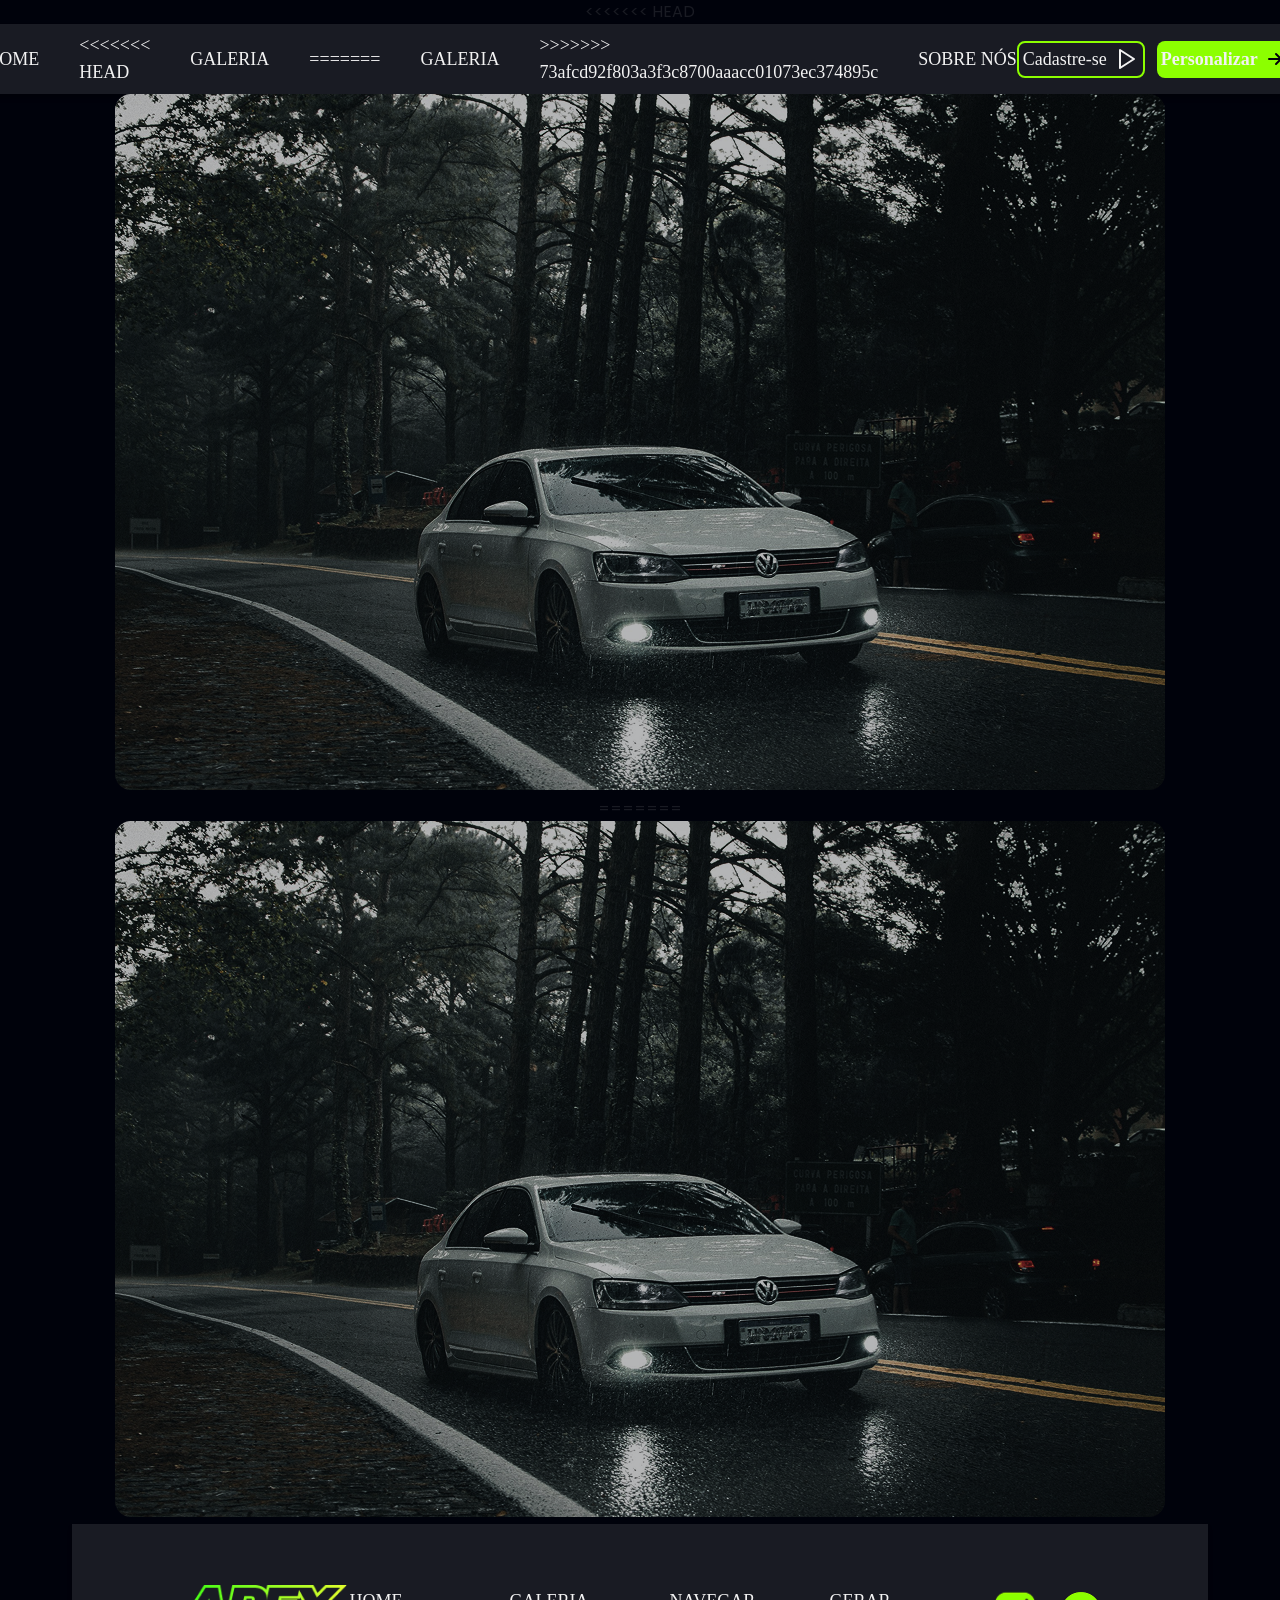
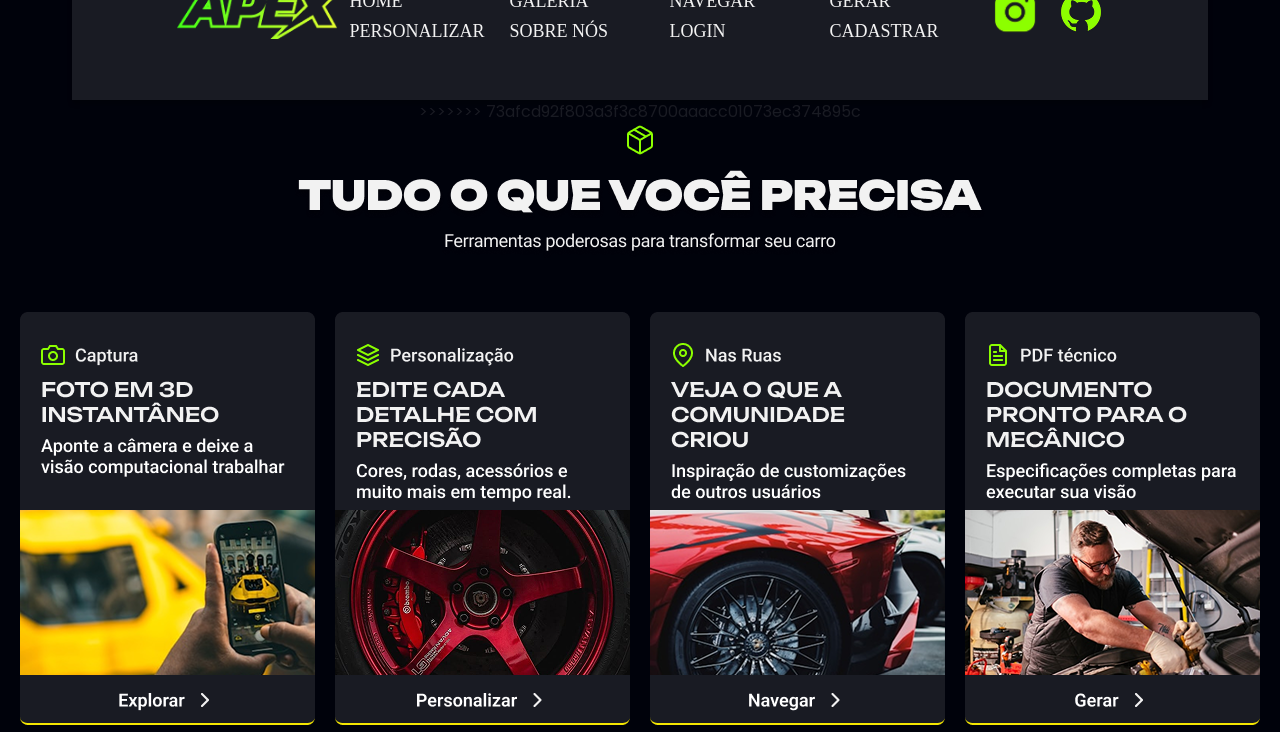
==== index.html @ 384ea6b5 "Merge pull request #2 from jaiane-soares/dev Dev" ====
<!DOCTYPE html>
<html lang="en">
<head>
    <meta charset="UTF-8">
    <meta name="viewport" content="width=device-width, initial-scale=1.0">
    <title>Apex</title>
    <link rel="stylesheet" href="css/global.css">
    <link rel="stylesheet" href="css/components/components.css">
    <link rel="stylesheet" href="css/pages/index.css">
     <script src="../js/main.js"></script>
</head>
<body>

<<<<<<< HEAD

<div id="header-placeholder"></div>
    <div id="hero">
     <img src="assets/icons/Hero.png" alt="Hero">
    </div>
=======
    <div id="header-placeholder"></div>

    <div id="hero">
     <img src="assets/icons/Hero.png">
    </div>


<div id="footer-placeholder"></div>

>>>>>>> 73afcd92f803a3f3c8700aaacc01073ec374895c

    <div id="section2">
        <img src="assets/icons/Section 2.png">
    </div>
    <div id="footer-placeholder"></div>









    <!-- <footer> 
        <div id="footer-placeholder"></div> 
        <div id="footer-placeholder"></div>
    </footer> -->

<script src="js/main.js"></script>
</body>
</html>
---- css/global.css ----
@import url('https://fonts.googleapis.com/css2?family=Poppins:wght@400;500;600;700&display=swap');

:root {
  /* Paleta de Cores */
  --color-primary-blue: #032FDF;
  --color-accent-yellow: #F3E601;
  --color-accent-green: #8CFF00;
  --color-white: #F2F2F2;
  --color-gray-dark: #191B23;
  --color-black: #00020B;

  /* Fontes */
  --font-titles: 'Aileron', 'Helvetica', sans-serif;
  --font-body: 'Poppins', sans-serif;
}

/* Configurações Globais */
body {
  display: flex;
  flex-direction: column;
  min-height: 100vh;
  background-color: var(--color-white);
  color: var(--color-gray-dark);
  font-family: var(--font-body);
  -webkit-font-smoothing: antialiased;
  line-height: 1.5;
}

main {
  flex: 1;
}

/* TÍTULOS  */

h1, .display {
  font-family: var(--font-titles);
  font-size: clamp(48px, 5vw, 60px); 
  font-weight: 800; 
  line-height: 1.1;
  color: var(--color-black);
}

h2, .section {
  font-family: var(--font-titles);
  font-size: clamp(32px, 4vw, 40px);
  font-weight: 700; /* Bold */
  line-height: 1.2;
}

h3, .subtitle {
  font-family: var(--font-titles);
  font-size: clamp(24px, 3vw, 28px);
  font-weight: 600; /* SemiBold */
  line-height: 1.3;
}

/* Corpo e textos  */

.lead {
  font-family: var(--font-body);
  font-size: 20px;
  font-weight: 500; /* Medium */
}

p, .body-text {
  font-family: var(--font-body);
  font-size: clamp(16px, 2vw, 18px);
  font-weight: 400; /* Regular */
}

small, .text-small {
  font-family: var(--font-body);
  font-size: 14px;
  font-weight: 400; /* Regular */
}

/* Botão / CTA */
.button, .cta {
  font-family: var(--font-body);
  font-size: 18px;
  font-weight: 600; /* SemiBold */
  padding: 12px 24px;
  background-color: var(--color-primary-blue);
  color: var(--color-white);
  border: none;
  border-radius: 4px;
  cursor: pointer;
  transition: opacity 0.2s;
}

.button:hover {
  opacity: 0.9;
}

/* FORÇAR REMOÇÃO DE TODAS AS IMAGENS DO MENU */
.category-card, 
.category-card *, 
.category-card::before, 
.category-card::after {
    background-image: none !important;
    background: none !important;
    content: none !important; /* Isso mata os ícones que aparecem via CSS */
}

/* ESTILO LIMPO (TEXTO E LINHA) */
.categories-panel {
    display: grid;
    grid-template-columns: repeat(4, 1fr);
    background: #0a0a0a; /* Fundo preto puro */
    border-top: 1px solid #222;
}

.category-card {
    height: 80px;
    display: flex;
    align-items: center;
    justify-content: center;
    cursor: pointer;
    border: none !important;
    position: relative;
}

.card-title {
    font-family: 'Rajdhani', sans-serif;
    text-transform: uppercase;
    font-weight: 700;
    color: #ffffff;
    opacity: 0.6;
}

.category-card.active .card-title {
    opacity: 1;
    color: #39FF14; /* Verde Apex */
}

/* LINHA VERDE EMBAIXO (ESTILO FIGMA) */
.category-card.active::after {
    content: "" !important;
    display: block !important;
    position: absolute;
    bottom: 0;
    width: 60%;
    height: 3px;
    background: #39FF14;
}
---- css/components/components.css ----
/* Remove o estilo padrão de links no Header e no Footer */
.header a, 
.footer a {
    text-decoration: none; /* Tira o sublinhado */
    color: inherit;       
    cursor: pointer;      
}

/* Evita que o link mude de cor após ser clicado */
.header a:visited, 
.footer a:visited {
    color: inherit;
}


.header a:hover, 
.footer a:hover {
    opacity: 0.7;
    transition: 0.3s;
}

.header {
  width: 100%;
  height: 70px;
  background-color: #191b23;
  border-radius: 16px;
  box-shadow: 0px 4px 4px rgba(0, 0, 0, 0.25);
  display: grid;
  grid-template-columns: 1fr auto 1fr;
  align-items: center;
  padding: 0 32px;
  box-sizing: border-box;
  font-size: 18px;
  color: #f2f2f2;
  font-family: Roboto;
}

.logotipo-icon {
  width: 132px;
  height: 44px;
  object-fit: contain;
  justify-self: start;
}

.nav-links {
  display: flex;
  align-items: center;
  gap: 40px;
  justify-self: center;
}

.home {
  font-weight: 600;
  white-space: nowrap;
}

.footer-sobre {
  font-weight: 600;
  white-space: nowrap;
}

.instance-parent {
  display: flex;
  align-items: center;
  gap: 12px;
  justify-self: end;
}

.entrar-parent {
  height: 37px;
  border-radius: 8px;
  border: 2px solid #8cff00;
  box-sizing: border-box;
  display: flex;
  align-items: center;
  justify-content: center;
  padding: 8px 16px;
  gap: 8px;
  white-space: nowrap;
  cursor: pointer;
}

.play-icon {
  width: 24px;
  height: 24px;
  flex-shrink: 0;
}

.comear {
  height: 37px;
  border-radius: 8px;
  background-color: #8cff00;
  display: flex;
  align-items: center;
  justify-content: center;
  padding: 8px 16px;
  box-sizing: border-box;
  gap: 8px;
  color: #0b0e11;
  white-space: nowrap;
  cursor: pointer;
}

.comear2 {
  font-weight: 600;
  flex-shrink: 0;
}

.log-in-icon {
  width: 24px;
  height: 24px;
  flex-shrink: 0;
}

@media (max-width: 900px) {
  .header {
    grid-template-columns: auto 1fr;
  }

  .nav-links {
    display: none;
  }

  .instance-parent {
    justify-self: end;
  }
}

@media (max-width: 480px) {
  .header {
    padding: 0 16px;
    border-radius: 8px;
  }

  .logotipo-icon {
    width: 90px;
    height: 30px;
  }

  .entrar-parent {
    display: none;
  }
}
.footer {
  width: 100%;
  height: 176px;
  position: relative;
  background-color: #191b23;
  box-shadow: 0px 4px 4px rgba(0, 0, 0, 0.25);
  display: flex;
  align-items: center;
  justify-content: space-between;
  padding: 0 102px;
  box-sizing: border-box;
  font-size: 18px;
  color: #f2f2f2;
  font-family: Roboto;
}

.footer-child {
  display: none;
}

.home-parent {
  display: grid;
  grid-template-columns: repeat(4, 160px);
  grid-template-rows: 18px 18px;
  row-gap: 12px;
}

.home        { grid-column: 1; grid-row: 1; font-weight: 500; }
.personalizar{ grid-column: 1; grid-row: 2; font-weight: 500; }
.galeria     { grid-column: 2; grid-row: 1; font-weight: 500; }
.sobre-ns    { grid-column: 2; grid-row: 2; font-weight: 500; }
.navegar     { grid-column: 3; grid-row: 1; font-weight: 500; }
.footer-login{ grid-column: 3; grid-row: 2; font-weight: 500; }
.gerar       { grid-column: 4; grid-row: 1; font-weight: 500; }
.cadastrar   { grid-column: 4; grid-row: 2; font-weight: 500; }

.apex-icon {
  width: 175.1px;
  height: 54px;
  object-fit: contain;
  flex-shrink: 0;
}

.instagram-icon,
.github-icon {
  width: 50px;
  height: 50px;
  object-fit: cover;
  flex-shrink: 0;
}
---- css/pages/index.css ----
* {
  margin: 0;
  padding: 0;
  box-sizing: border-box;
}

body {
  background-color: #00020B;
  display: flex;          /* Transforma o corpo em um organizador */
  flex-direction: column; /* Coloca uma seção embaixo da outra */
  align-items: center;    /* Centraliza tudo no meio da tela */
}

img {
  max-width: 100%;        /* A imagem se ajusta ao tamanho da tela */
  height: auto;           /* Não deixa a imagem esticada */
}
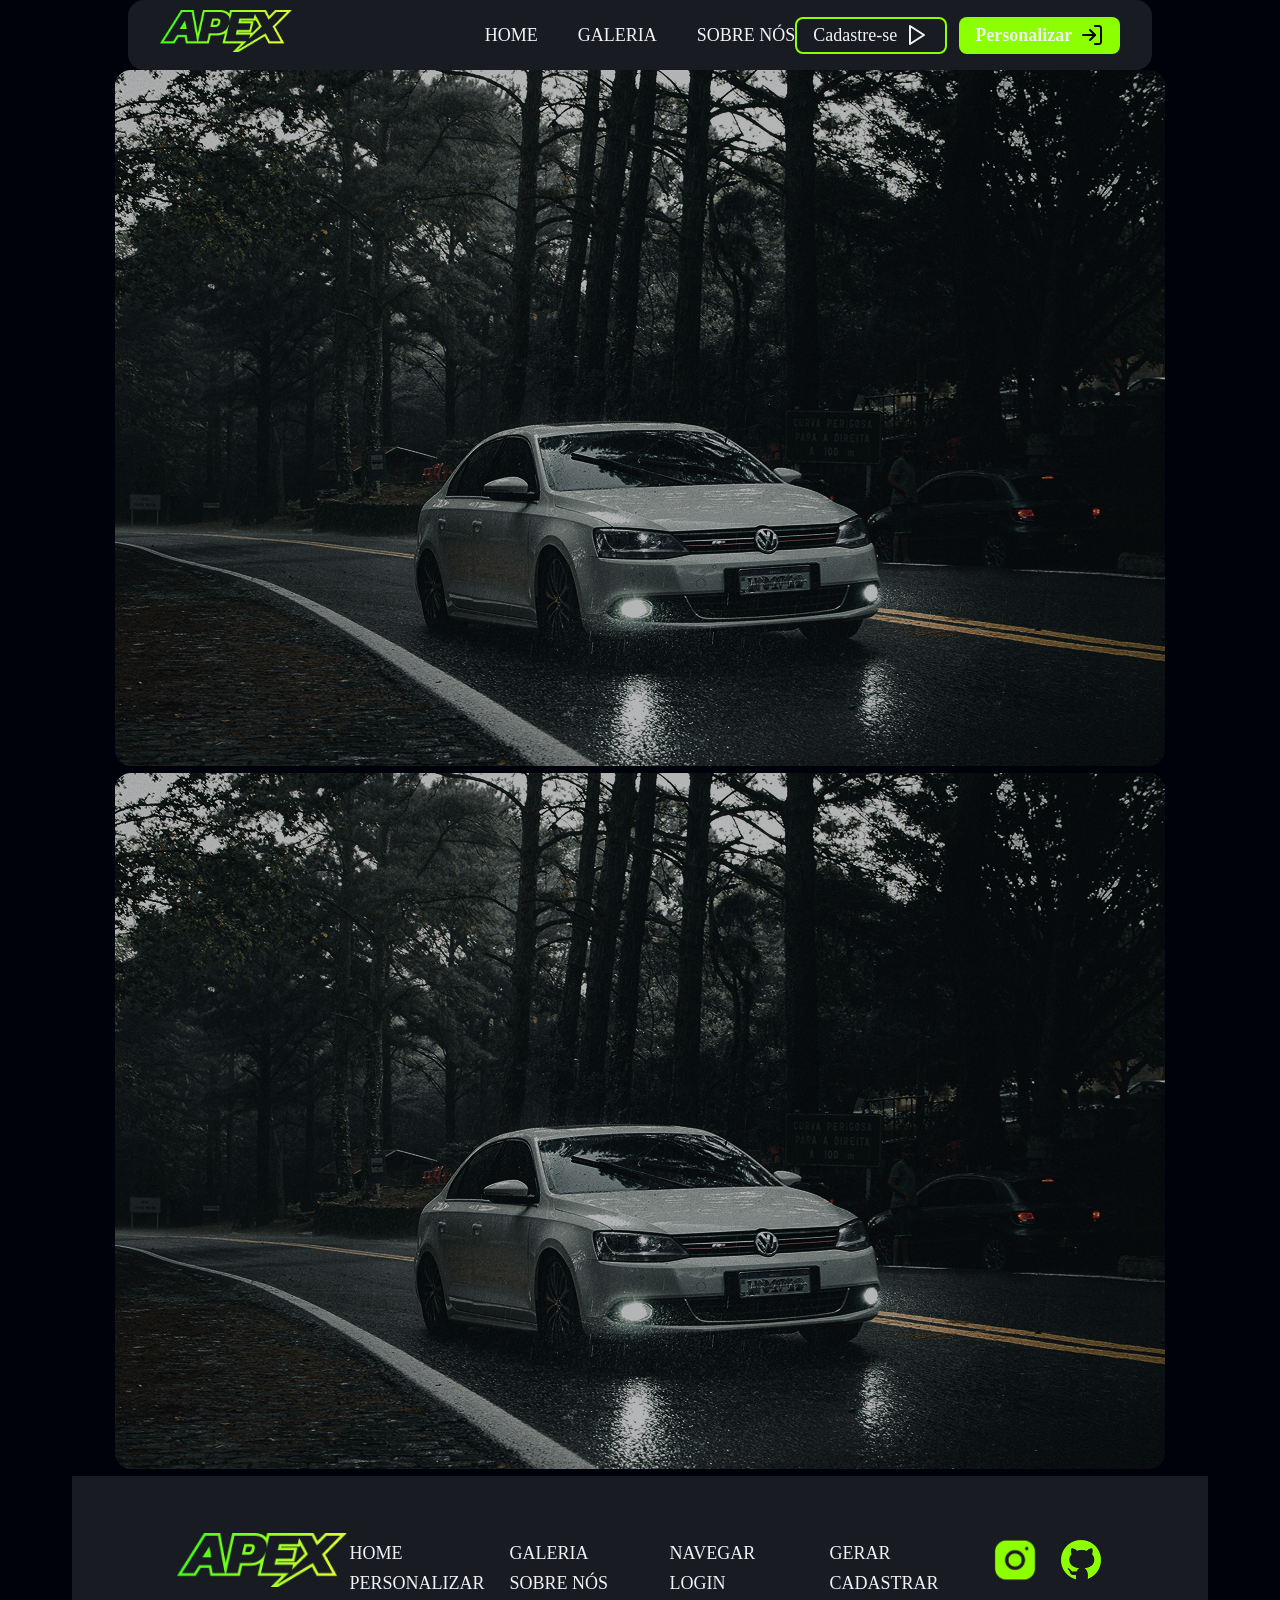
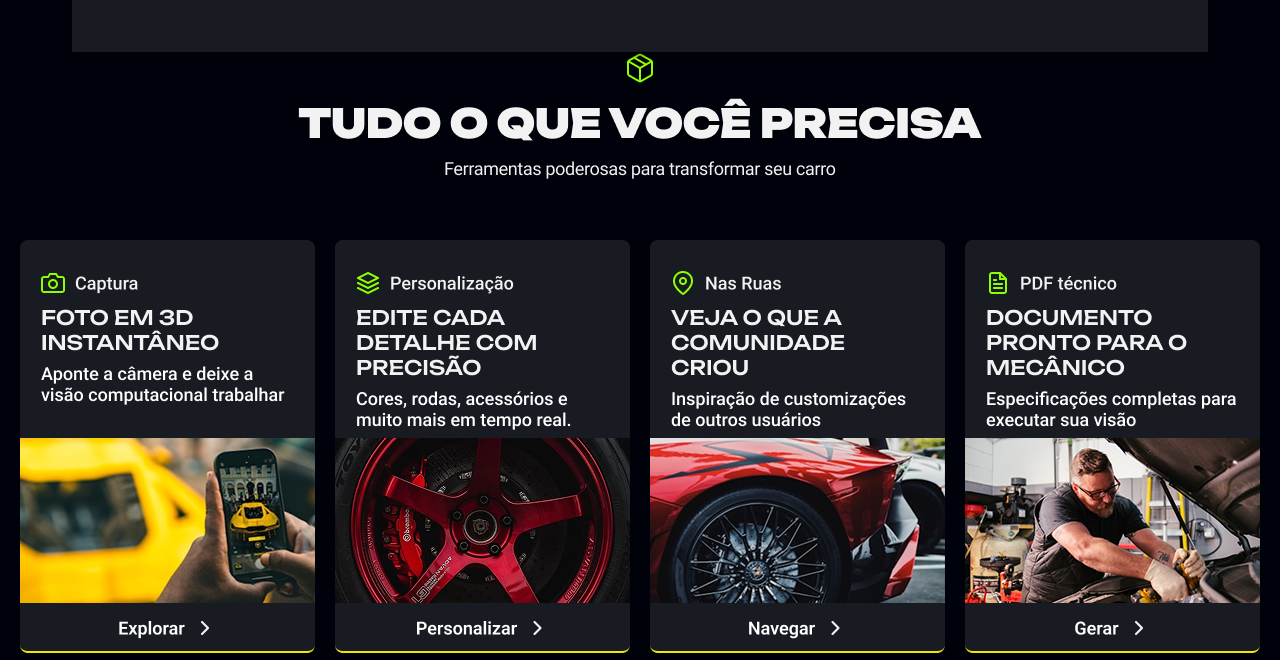
==== commit 1367d642: "feat: feito alterações" ====
--- a/index.html
+++ b/index.html
@@ -11,13 +11,11 @@
 </head>
 <body>
 
-<<<<<<< HEAD
 
 <div id="header-placeholder"></div>
     <div id="hero">
      <img src="assets/icons/Hero.png" alt="Hero">
     </div>
-=======
     <div id="header-placeholder"></div>
 
     <div id="hero">
@@ -27,7 +25,6 @@
 
 <div id="footer-placeholder"></div>
 
->>>>>>> 73afcd92f803a3f3c8700aaacc01073ec374895c
 
     <div id="section2">
         <img src="assets/icons/Section 2.png">
--- a/css/global.css
+++ b/css/global.css
@@ -11,8 +11,8 @@
   --color-black: #00020B;
 
   /* Fontes */
-  --font-titles: 'Aileron', 'Helvetica', sans-serif;
-  --font-body: 'Poppins', sans-serif;
+  --font-titles: 'Unbounded', black;
+  --font-body: 'Poppins', extra-bold;
 }
 
 /* Configurações Globais */
--- a/css/components/components.css
+++ b/css/components/components.css
@@ -190,4 +190,5 @@
   height: 50px;
   object-fit: cover;
   flex-shrink: 0;
-}+}
+
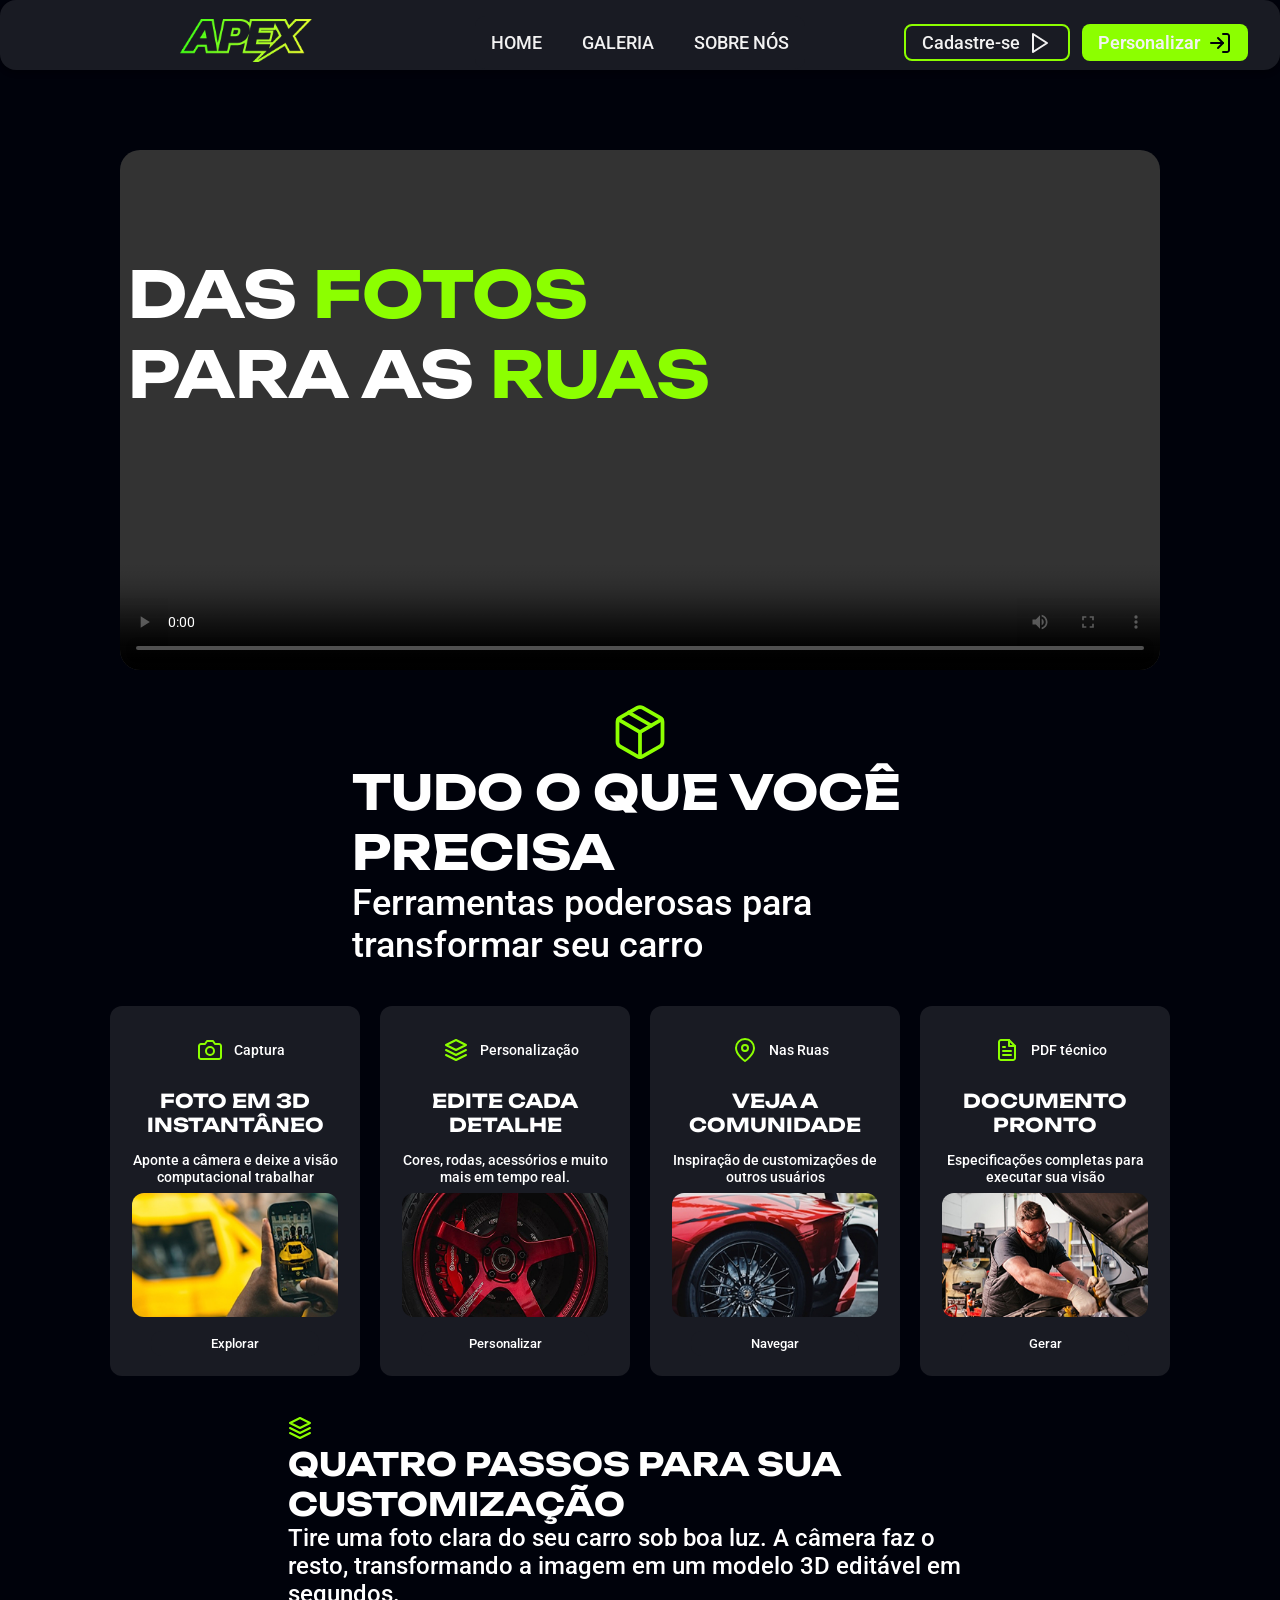
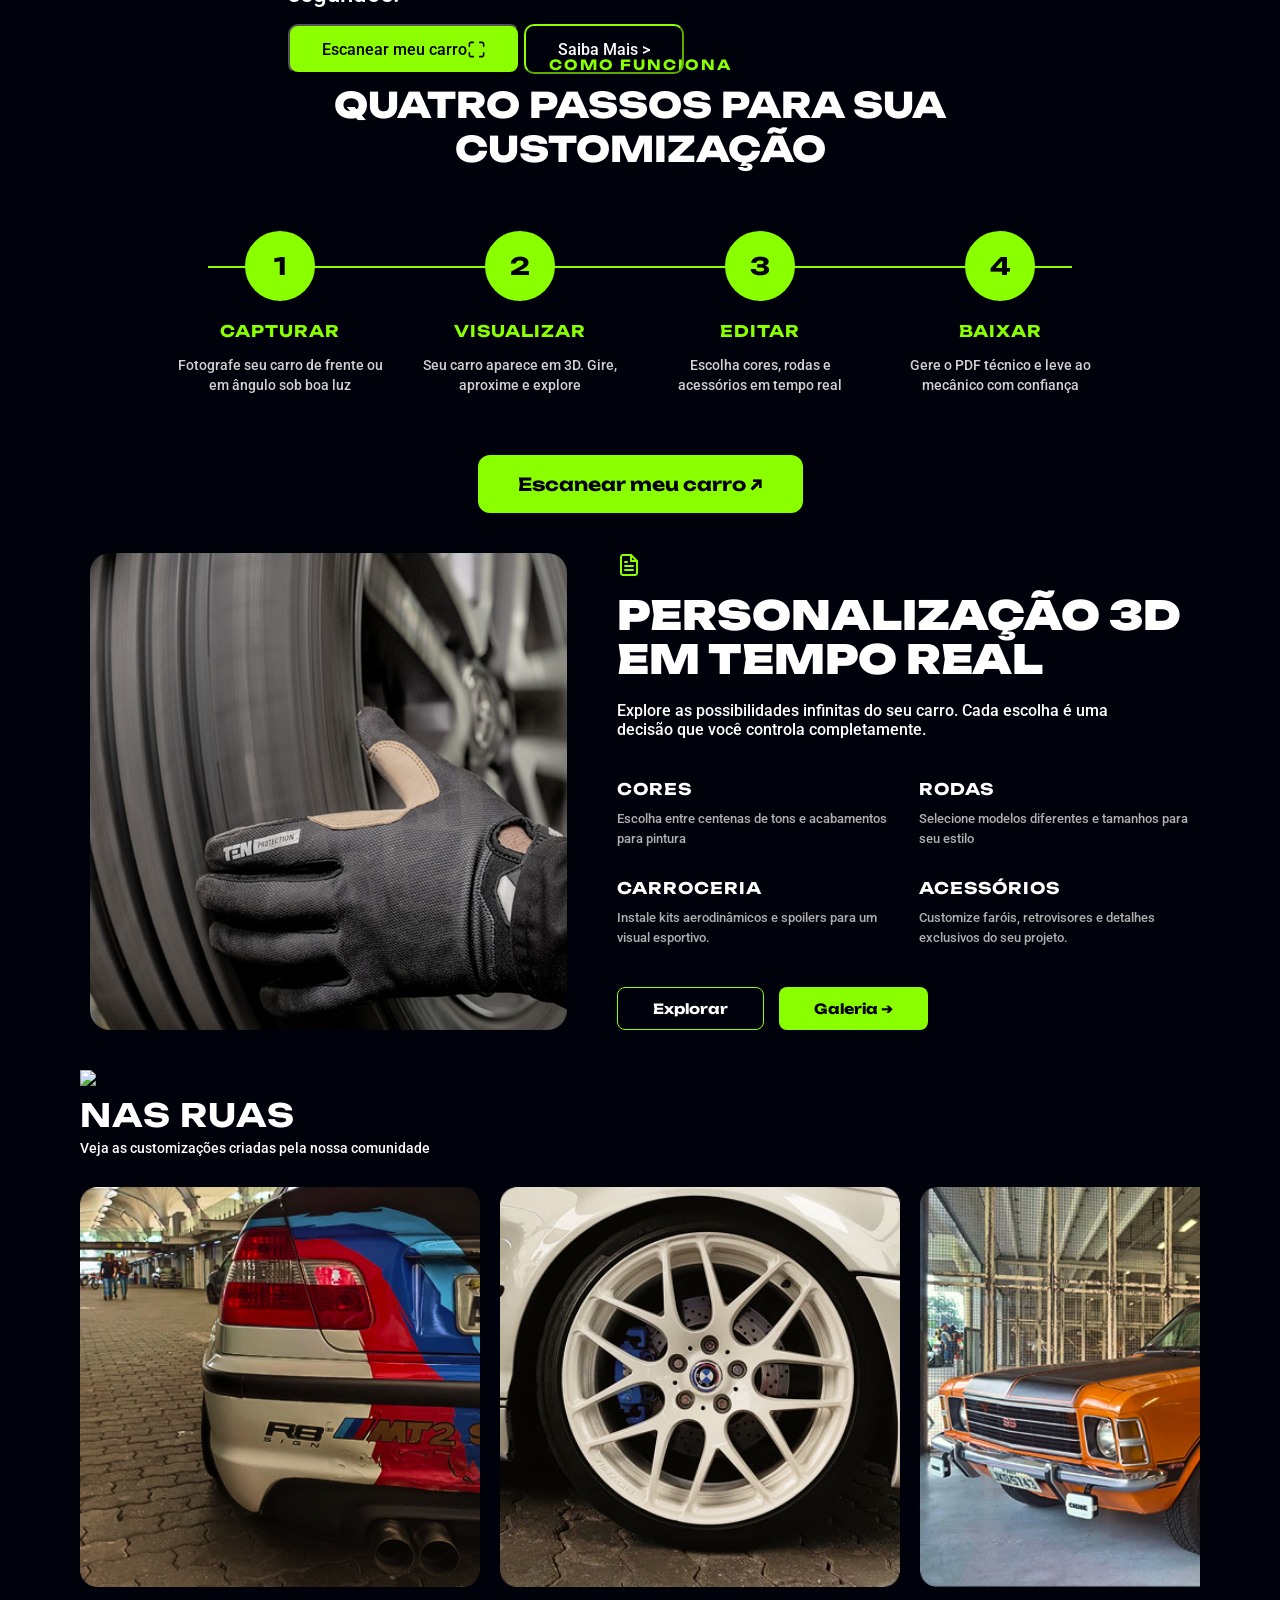
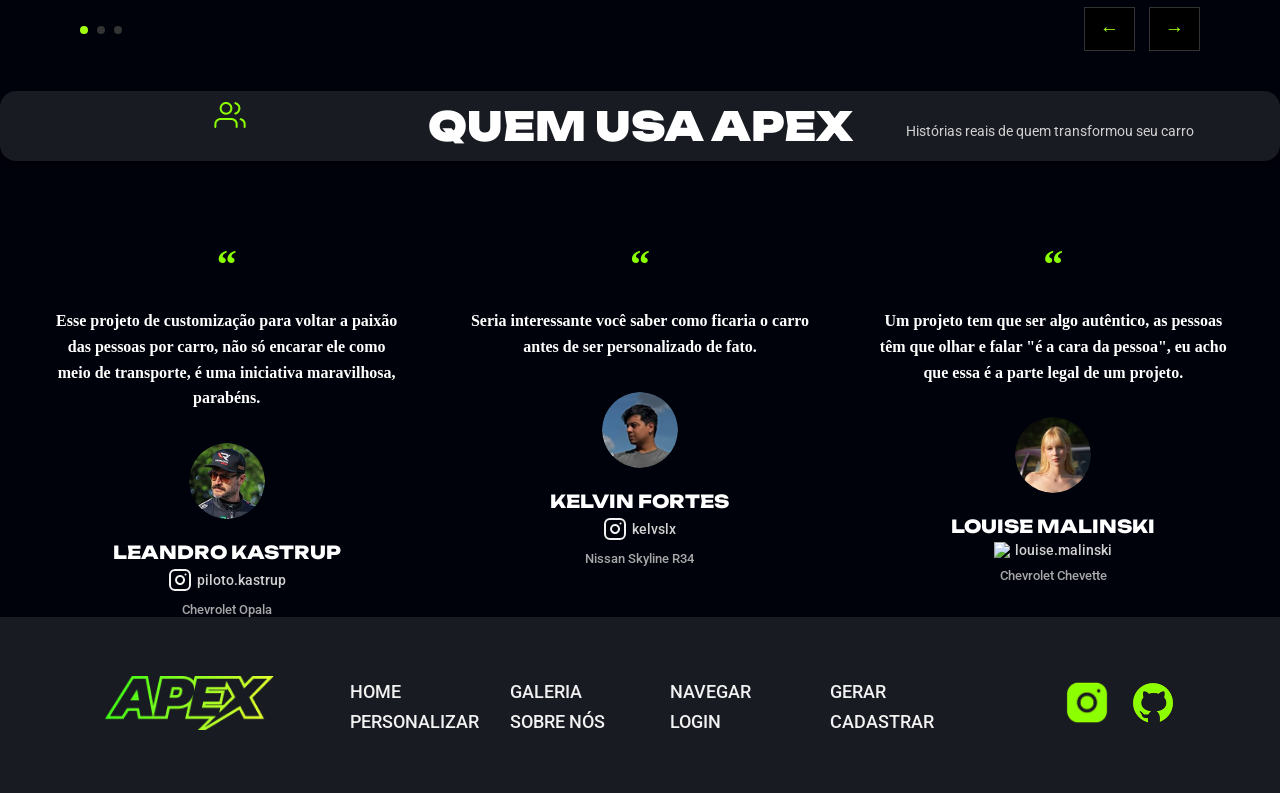
==== commit 92cf4903: "feat: feito alterações" ====
--- a/index.html
+++ b/index.html
@@ -1,49 +1,280 @@
-<!DOCTYPE html>
-<html lang="en">
-<head>
-    <meta charset="UTF-8">
-    <meta name="viewport" content="width=device-width, initial-scale=1.0">
+<!doctype html>
+<html lang="pt-br">
+  <head>
+    <meta charset="UTF-8" />
+    <meta name="viewport" content="width=, initial-scale=1.0" />
     <title>Apex</title>
-    <link rel="stylesheet" href="css/global.css">
-    <link rel="stylesheet" href="css/components/components.css">
-    <link rel="stylesheet" href="css/pages/index.css">
-     <script src="../js/main.js"></script>
-</head>
-<body>
-
-
-<div id="header-placeholder"></div>
-    <div id="hero">
-     <img src="assets/icons/Hero.png" alt="Hero">
-    </div>
-    <div id="header-placeholder"></div>
-
-    <div id="hero">
-     <img src="assets/icons/Hero.png">
-    </div>
-
-
-<div id="footer-placeholder"></div>
-
-
-    <div id="section2">
-        <img src="assets/icons/Section 2.png">
-    </div>
+    <link rel="stylesheet" href="/css/pages/styles.css" />
+    <link rel="preconnect" href="https://fonts.googleapis.com">
+    <link rel="preconnect" href="https://fonts.gstatic.com" crossorigin>
+    <link href="https://fonts.googleapis.com/css2?family=Unbounded:wght@200..900&display=swap" rel="stylesheet">
+    <script src="index.js" defer></script>
+     
+     <link rel="stylesheet" href="/css/components/components.css">
+    <link rel="stylesheet" href="..">
+    <script src="/js/main.js"></script>
+  </head>
+
+  <body>
+     <div id="header-placeholder"></div>
+  <main> 
+   
+
+    <div class="jetta">
+        <video controls loop class="video">
+           <source src="/assets/videos/landing page video.mp4" type="video/mp4">
+        </video>
+    </div>
+       <div class="texto1">
+         <h1 class="fotos unbounded">DAS <span class="verde">FOTOS</span><br>
+          PARA AS <span class="verde">RUAS</span></h1>
+       </div>
+       
+    <div class="section2">
+       <div class="tudo">
+          <img src="/assets/imagensDois/package.svg">
+          <h1 class="foto3d unbounded">TUDO O QUE VOCÊ PRECISA</h1>
+          <h2 class="roboto-bold">Ferramentas poderosas para transformar seu carro</h2>
+       </div>
+
+      <div class="conteiner-cards">
+           <div class="card">
+              <h2 class="captura roboto-bold"><img src="/assets/imagensDois/camera.svg">Captura</h2>
+              <h1 class="foto3d unbounded">FOTO EM 3D INSTANTÂNEO</h1>
+              <h2 class="roboto-bold">Aponte a câmera e deixe a visão computacional trabalhar</h2>
+              <img src="/assets/imagensDois/carro-amarelo.jpg">
+              <button class="roboto-bold">Explorar</button>
+           </div>
+
+           <div class="card">
+              <h2 class="captura roboto-bold"><img src="/assets/imagensDois/personalização.svg">Personalização</h2>
+              <h1 class="foto3d unbounded">EDITE CADA DETALHE</h1>
+              <h2 class="roboto-bold">Cores, rodas, acessórios e muito mais em tempo real.</h2>
+              <img src="/assets/imagensDois/rodas-vermelhas.jpg">
+              <button class="roboto-bold">Personalizar</button>
+           </div>
+
+           <div class="card">
+              <h2 class="captura roboto-bold"><img src="/assets/imagensDois/localização.svg">Nas Ruas</h2>
+              <h1 class="foto3d unbounded">VEJA A COMUNIDADE </h1>
+              <h2 class="roboto-bold">Inspiração de customizações de outros usuários</h2>
+              <img src="/assets/imagensDois/carro-vermelho.jpg">
+              <button class="roboto-bold">Navegar</button>
+           </div>
+
+           <div class="card">
+              <h2 class="captura roboto-bold"><img src="/assets/imagensDois/pdftec.svg">PDF técnico</h2>
+              <h1 class="foto3d unbounded">DOCUMENTO PRONTO </h1>
+              <h2 class="roboto-bold">Especificações completas para executar sua visão</h2>
+              <img src="/assets/imagensDois/mecanico.jpg">
+              <button class="roboto-bold">Gerar</button>
+           </div>
+       </div>
+     </div>
+
+     <div class="section3">
+      <img src="/assets/imagensDois/personalização.svg">
+        <h1 class="unbounded">QUATRO PASSOS PARA SUA CUSTOMIZAÇÃO</h1>
+          <h2 class="roboto-bold">Tire uma foto clara do seu carro sob boa luz. A câmera faz o resto, transformando a imagem em um modelo 3D editável em segundos.</h2>
+
+        <button class="div-button left roboto-bold ">Escanear meu carro<img src="/assets/imagensDois/scanner.svg"></button>
+        <button class="div-button right roboto-bold">Saiba Mais ></button>
+     </div>
+     
+
+     <div class="container">
+        <p class="subtitle unbounded">Como funciona</p>
+        <h1 class="title unbounded">Quatro passos para sua customização</h1>
+
+        <div class="steps-wrapper">
+            <div class="step-item">
+                <div class="circle unbounded">1</div>
+                <div class="step-title unbounded">Capturar</div>
+                <p class="step-description roboto-bold">Fotografe seu carro de frente ou em ângulo sob boa luz</p>
+            </div>
+
+            <div class="step-item">
+                <div class="circle unbounded">2</div>
+                <div class="step-title unbounded">Visualizar</div>
+                <p class="step-description roboto-bold">Seu carro aparece em 3D. Gire, aproxime e explore</p>
+            </div>
+
+            <div class="step-item">
+                <div class="circle unbounded">3</div>
+                <div class="step-title unbounded">Editar</div>
+                <p class="step-description roboto-bold">Escolha cores, rodas e acessórios em tempo real</p>
+            </div>
+
+            <div class="step-item">
+                <div class="circle unbounded">4</div>
+                <div class="step-title unbounded">Baixar</div>
+                <p class="step-description roboto-bold">Gere o PDF técnico e leve ao mecânico com confiança</p>
+            </div>
+        </div>
+
+           <a href="#" class="cta-button unbounded">
+            Escanear meu carro ↗
+            </a>
+        </div>
+       </div>
+
+
+      <section class="section-container">
+        <div class="image-container">
+            <img src="/assets/imagensDois/pneu.png" alt="Personalização de Carro">
+        </div>
+
+        <div class="content-container">
+            <div class="cube-icon"><img src="/assets/imagensDois/pdftec.svg"></div>
+            <h1 class="main-title unbounded">Personalização 3D<br>em tempo real</h1>
+            <p class="description roboto-bold">
+                Explore as possibilidades infinitas do seu carro. Cada escolha é uma decisão que você controla completamente.
+            </p>
+
+            <div class="options-grid">
+                <div class="option-item">
+                    <h3 class="unbounded">Cores</h3>
+                    <p class="roboto-bold">Escolha entre centenas de tons e acabamentos para pintura</p>
+                </div>
+                <div class="option-item">
+                    <h3 class="unbounded">Rodas</h3>
+                    <p class="roboto-bold">Selecione modelos diferentes e tamanhos para seu estilo</p>
+                </div>
+                <div class="option-item">
+                    <h3 class="unbounded">Carroceria</h3>
+                    <p class="roboto-bold">Instale kits aerodinâmicos e spoilers para um visual esportivo.</p>
+                </div>
+                <div class="option-item">
+                    <h3 class="unbounded">Acessórios</h3>
+                    <p class="roboto-bold">Customize faróis, retrovisores e detalhes exclusivos do seu projeto.</p>
+                </div>
+            </div>
+
+            <div class="button-group">
+                <a href="#" class="btn btn-outline unbounded">Explorar</a>
+                <a href="#" class="btn btn-filled unbounded">Galeria ➔</a>
+            </div>
+        </div>
+    </section>
+
+
+
+       <section class="carousel-container">
+  <div class="carousel-header">
+    <div class="title-group">
+      <span class="location-icon"><img src="/assets/imagens/localização.svg"></span>
+      <h2 class="unbounded">NAS RUAS</h2>
+      <p class="roboto-bold">Veja as customizações criadas pela nossa comunidade</p>
+    </div>
+  </div>
+
+  <div class="carousel-track-container">
+    <div class="carousel-track" id="track">
+      <div class="car-card">
+        <img src="/assets/imagensDois/bmw.png" alt="BMW Traseira">
+      </div>
+      <div class="car-card">
+        <img src="/assets/imagensDois/rodabmw.png" alt="Roda Branca">
+      </div>
+      <div class="car-card">
+        <img src="/assets/imagensDois/opala.png" alt="Opala Laranja">
+      </div>
+       <div class="car-card">
+        <img src="/assets/imagensDois/rodagtr.png" alt="BMW Traseira">
+      </div>
+       <div class="car-card">
+        <img src="/assets/imagensDois/bmw.png" alt="BMW Traseira">
+      </div>
+      
+       <div class="car-card">
+        <img src="/assets/imagensDois/ver galeria.png" alt="BMW Traseira">
+      </div>
+      </div>
+  </div>
+
+  <div class="carousel-controls">
+    <div class="pagination-dots">
+      <span class="dot active"></span>
+      <span class="dot"></span>
+      <span class="dot"></span>
+    </div>
+    <div class="nav-buttons">
+      <button onclick="moveCarousel(-1)">←</button>
+      <button onclick="moveCarousel(1)">→</button>
+    </div>
+  </div>
+</section>
+
+
+
+<div class="header">
+        <div class="header-icon"><img src="/assets/imagensDois/users.png"></div>
+        <h2 class="unbounded">QUEM USA APEX</h2>
+        <p>Histórias reais de quem transformou seu carro</p>
+    </div>
+
+    <div class="testimonials-grid">
+        <div class="testimonial-card">
+            <div class="quote-icon">“</div>
+            <p class="comment">Esse projeto de customização para voltar a paixão das pessoas por carro, não só encarar ele como meio de transporte, é uma iniciativa maravilhosa, parabéns.</p>
+            <img src="/assets/imagensDois/kastrup.png" alt="Leandro Kastrup" class="user-img">
+            <h3 class="user-name unbounded">LEANDRO KASTRUP</h3>
+            <a href="#" class="user-handle roboto-bold"><img src="/assets/imagensDois/instagram.svg"> piloto.kastrup</a>
+            <span class="car-model roboto-bold">Chevrolet Opala</span>
+        </div>
+
+        <div class="testimonial-card">
+            <div class="quote-icon">“</div>
+            <p class="comment">Seria interessante você saber como ficaria o carro antes de ser personalizado de fato.</p>
+            <img src="assets/imagensDois/Kelvin.png" alt="Kelvin Fortes" class="user-img">
+            <h3 class="user-name unbounded">KELVIN FORTES</h3>
+            <a href="#" class="user-handle roboto-bold"><img src="/assets/imagensDois/instagram.svg"> kelvslx</a>
+            <span class="car-model roboto-bold">Nissan Skyline R34</span>
+        </div>
+
+        <div class="testimonial-card">
+            <div class="quote-icon">“</div>
+            <p class="comment">Um projeto tem que ser algo autêntico, as pessoas têm que olhar e falar "é a cara da pessoa", eu acho que essa é a parte legal de um projeto.</p>
+            <img src="/assets/imagensDois/louise.png" alt="Louise Malinski" class="user-img">
+            <h3 class="user-name unbounded">LOUISE MALINSKI</h3>
+            <a href="#" class="user-handle roboto-bold"><img src="/assetsimagens/instagram.svg"> louise.malinski</a>
+            <span class="car-model roboto-bold">Chevrolet Chevette</span>
+        </div>
+    </div>
+
+
+
+
+
+
+
+<div vw class="enabled">
+    <div vw-access-button class="active"></div>
+    <div vw-plugin-wrapper>
+      <div class="vw-plugin-top-wrapper"></div>
+    </div>
+  </div>
+  <script src="https://vlibras.gov.br/app/vlibras-plugin.js"></script>
+  <script>
+    new window.VLibras.Widget('https://vlibras.gov.br/app');
+  </script>
+
+
+
+       <script>(function(d){
+    var s = d.createElement("script");
+    s.setAttribute("data-account", "ID_DA_SUA_CONTA");
+    s.setAttribute("src", "https://cdn.userway.org/widget.js");
+    (d.body || d.head).appendChild(s);
+})(document)</script>
+<noscript>
+    Please ensure Javascript is enabled for purposes of 
+    <a href="https://userway.org">website accessibility</a>
+</noscript>
+ 
+
+
+    </main>
     <div id="footer-placeholder"></div>
-
-
-
-
-
-
-
-
-
-    <!-- <footer> 
-        <div id="footer-placeholder"></div> 
-        <div id="footer-placeholder"></div>
-    </footer> -->
-
-<script src="js/main.js"></script>
-</body>
-</html>+  </body>
+</html>
--- a/css/pages/styles.css
+++ b/css/pages/styles.css
@@ -0,0 +1,799 @@
+@import url('https://fonts.googleapis.com/css2?family=Roboto:ital,wght@0,100..900;1,100..900&display=swap');
+
+
+.unbounded {
+  font-family: "Unbounded", sans-serif;
+  font-optical-sizing: auto;
+  font-weight: weight;
+  font-style: normal;
+}
+
+* {
+    padding: 0;
+    margin: 0;
+    text-decoration: none;
+    box-sizing: border-box;
+}
+ /* Responsividade para Celulares */
+        @media (max-width: 768px) {
+            .steps-wrapper {
+                flex-direction: column;
+                gap: 40px;
+            }
+
+            .steps-wrapper::before {
+                display: none; /* Remove a linha horizontal no mobile */
+            }
+
+            .step-item {
+                padding: 0;
+            }
+
+            .title {
+                font-size: 1.6rem;
+            }
+        
+        
+        
+
+
+               
+
+
+                .nav-right {
+                display: none;
+                visibility: hidden;
+                    }
+
+                .jetta {
+                 width: 460px;
+                 height:300px;
+                 border-radius: 30px;
+                }
+
+                .texto1 {
+                visibility: hidden;
+                }
+
+                .div-button {
+                visibility: hidden;
+                }
+
+                .section3 {
+                visibility: hidden;
+                }
+                
+            }
+         
+  
+:root {
+            --primary-green: #89ff00;
+            --bg-black: #0a0a0a;      
+            --bg-color: #0f1115;
+            --accent-color: #a3ff12; 
+            --text-secondary: #888;
+            --neon-green: #89ff00;
+            --bg-black: #050505;
+            --dark-gray: #1a1a1a;
+            --light-gray: #b0b0b0;
+            --neon-green: #89ff00;
+            --bg-dark: #050508;
+            --text-gray: #d1d1d1;
+        }
+body{
+    background-color: #00020B;
+    
+    
+}
+.roboto-regular {
+  font-family: "Roboto", sans-serif;
+  font-optical-sizing: auto;
+  font-weight: 300;
+  font-style: normal;
+  font-variation-settings:
+    "wdth" 100;
+}
+
+.roboto-bold {
+  font-family: "Roboto", sans-serif;
+  font-optical-sizing: auto;
+  font-weight: 500;
+  font-style: normal;
+  font-variation-settings:
+    "wdth" 100;
+}
+
+:root {
+  --light-grey: #191B23;
+}
+
+nav {
+    background-color: var(--light-grey);
+    border-radius: 10px;
+    margin: 1rem;
+    display: flex;
+    justify-content: space-between;
+    padding: 1rem;
+}
+
+nav ul {
+    list-style: none;
+    align-items: center;
+    display: flex;
+    gap: 10px;
+    padding: 1rem;
+}
+
+nav ul li a {
+    color: white;
+}
+
+.logo {
+    margin-top: 13px;
+}
+
+.nav-right {
+    
+    display: flex;
+    align-items: center;
+    gap: 10px;
+}
+.nav-button img {
+    position: relative;
+    justify-content: center;
+    margin: auto;
+    margin-bottom: -0.3rem;
+    width: 1.2rem;
+    height: 1.2rem;
+}
+
+.nav-button {
+    background-color: #8CFF00;
+    color: black;
+    
+    margin-top: 1rem;
+    height: 50px;
+    border-radius: 10px;
+    padding: 0 1rem;
+    font-size: 1rem;
+    padding: 0 2rem;
+    transition: all 0.8s ease;
+    cursor: pointer;
+
+    &.left {
+        background-color: transparent;
+        color: white;
+        border-color: #8CFF00;
+    }
+}
+
+.nav-button:hover {
+   
+    
+    transform: scale(1.10); /* Dá um leve "zoom" no botão */
+    }
+
+.jetta {
+    margin: auto;
+    display: flex;
+    justify-content: center;
+}
+
+.jetta img{
+    width: 65rem;
+    align-items: center;
+}
+
+.texto1 {
+    position: relative;
+    display: flex;
+    margin-top: -26rem;
+    margin-left: 10%;
+}
+.fotos {
+    color: white;
+    font-size: 4rem;
+}
+
+.verde {
+    color: #8CFF00;
+}
+
+.fotos2 {
+    color: white;
+    font-size: 1rem;
+}
+.video {
+    position: relative;
+    width: 65rem;
+    border-radius: 20px;
+}
+.tudo{
+    width: 45%;
+    position: relative;
+    
+    color: white;
+    font-size: 1.5rem;
+    align-items: center;
+    margin: auto;
+    margin-top: 2rem;
+    
+}
+
+.tudo img{
+    display: flex;
+    margin: auto;
+    width: 4rem;
+    height: 60px;
+}
+.section2 {
+    position: relative;
+    margin-top: 18rem;
+}
+.card {
+    background-color: #191B23;
+    width: 180px;
+    height: 370px;
+    border-radius: 12px;
+    box-shadow: 4px 4px 12px #0000;
+}
+
+.conteiner-cards {
+    display: flex;
+    justify-content: center;
+    align-items: center;
+    gap: 20px;
+    flex-wrap: wrap;
+    padding: 40px 0;
+}
+
+/* Se quiser estilizar o conteúdo INTERNO do card como estava tentando: */
+.card {
+    background-color: #191B23;
+    width: 250px; /* Aumentei um pouco para caber o texto */
+    padding: 20px;
+    border-radius: 12px;
+    display: flex;
+    flex-direction: column;
+    align-items: center;
+    text-align: center;
+    gap: 15px;
+}
+
+.card h1 {
+    font-size: 1.2rem;
+    color: white;
+}
+.card h2 {
+    position: relative;
+    align-items: center;
+    margin-right: 1rem;
+    margin: auto;
+    display: flex;
+    font-size: .9rem;
+    color: white;
+}
+
+.card h2 img{
+    width: 4rem;
+}
+
+.card button {
+    background-color: #191B23 ;
+    margin-top: 7px;
+    height: 30px;
+    border: none;
+    border-radius: 10px;
+    padding: 4px;
+    width: 80%;
+    color: white;
+    transition: all 0.8s ease;
+    cursor: pointer;
+  
+}
+
+.card button:hover {
+    background-color: #8CFF00; /* Inverte as cores */
+    color: black;
+    transform: scale(1.05); /* Dá um leve "zoom" no botão */
+}
+.card img{
+    margin: -8px;
+    border-radius: 12px;
+    width: 98%;
+    height: 50%;
+}
+.section3 {
+    position: relative;
+   
+    width: 55%;
+    height: 200px;
+    margin: auto;
+
+}
+
+.section3 h1{
+    color: white;
+}
+
+.section3 h2 {
+    position: relative;
+    color: white;
+    display: flex;
+    gap: 15rem;
+}
+
+.div-button img {
+    position: relative;
+    justify-content: center;
+    margin: auto;
+    margin-bottom: -0.3rem;
+    width: 1.2rem;
+    height: 1.2rem;
+    
+}
+
+.div-button {
+    background-color: #8CFF00;
+    color: black;
+    margin: auto;
+    margin-top: 1rem;
+    height: 50px;
+    border-radius: 10px;
+    padding: 0 1rem;
+    font-size: 1rem;
+    padding: 0 2rem;
+    transition: all 0.8s ease;
+    cursor: pointer;
+    
+
+    &.right {
+        background-color: transparent;
+        color: white;
+        border-color: #8CFF00;
+    }
+}
+
+.div-button:hover {
+   
+    transform: scale(1.10); /* Dá um leve "zoom" no botão */
+    }
+
+.container {
+            
+            margin: auto;
+            max-width: 1000px;
+            width: 90%;
+            text-align: center;
+            padding: 40px 20px;
+        }
+.container h1{
+    color: white;
+}
+
+        .subtitle {
+            color: var(--primary-green);
+            text-transform: uppercase;
+            letter-spacing: 2px;
+            font-size: 14px;
+            font-weight: bold;
+            margin-bottom: 10px;
+        }
+
+        .title {
+            font-size: 2.2rem;
+            text-transform: uppercase;
+            margin-bottom: 60px;
+            font-weight: 800;
+        }
+
+        /* Container dos Passos */
+        .steps-wrapper {
+        
+            display: flex;
+            justify-content: space-between;
+            position: relative;
+            margin-bottom: 60px;
+        }
+
+        /* Linha conectora verde ao fundo */
+        .steps-wrapper::before {
+            content: "";
+            position: absolute;
+            top: 35px; /* Alinhado ao centro do círculo */
+            left: 5%;
+            right: 5%;
+            height: 2px;
+            background-color: var(--primary-green);
+            z-index: 1;
+        }
+
+        .step-item {
+            flex: 1;
+            position: relative;
+            z-index: 2;
+            padding: 0 15px;
+        }
+
+        .circle {
+            width: 70px;
+            height: 70px;
+            background-color: var(--primary-green);
+            border: 2px solid var(--primary-green);
+            border-radius: 50%;
+            display: flex;
+            justify-content: center;
+            align-items: center;
+            margin: 0 auto 20px;
+            font-size: 24px;
+            font-weight: bold;
+            transition: 0.3s;
+        }
+
+        /* Primeiro círculo preenchido */
+        .step-item:first-child .circle {
+            background-color: var(--primary-green);
+            color: black;
+        }
+
+        .step-title {
+            color: var(--primary-green);
+            text-transform: uppercase;
+            font-weight: bold;
+            font-size: 16px;
+            margin-bottom: 15px;
+            letter-spacing: 1px;
+        }
+
+        .step-description {
+            color: var(--text-gray);
+            font-size: 14px;
+            line-height: 1.4;
+        }
+
+        /* Botão */
+        .cta-button {
+            background-color: var(--primary-green);
+            color: black;
+            border: none;
+            padding: 18px 40px;
+            font-size: 18px;
+            font-weight: bold;
+            border-radius: 12px;
+            cursor: pointer;
+            text-decoration: none;
+            display: inline-flex;
+            align-items: center;
+            gap: 10px;
+            transition: transform 0.2s, background-color 0.2s;
+        }
+
+        .cta-button:hover {
+            transform: scale(1.05);
+            background-color: #a2ff3d;
+        }
+
+        /* Responsividade para Celulares */
+      
+            
+               
+               
+            
+        
+        
+        .section-container {
+            max-width: 1100px;
+            margin: 0 auto;
+            display: grid;
+            grid-template-columns: 1fr 1.2fr;
+            gap: 50px;
+            align-items: center;
+        }
+
+        /* Lado Esquerdo: Imagem */
+        .image-container img {
+            width: 100%;
+            border-radius: 20px;
+            display: block;
+            object-fit: cover;
+        }
+
+
+        /* Lado Direito: Conteúdo */
+        .content-container {
+            text-align: left;
+            color: white;
+        }
+
+        .cube-icon {
+            color: var(--neon-green);
+            font-size: 24px;
+            margin-bottom: 10px;
+        }
+
+        .main-title {
+            font-size: 2.5rem;
+            font-weight: 900;
+            line-height: 1.1;
+            margin-bottom: 20px;
+            text-transform: uppercase;
+        }
+
+        .description {
+            color: var(--light-gray);
+            font-size: 1rem;
+            color: white;
+            margin-bottom: 40px;
+            max-width: 500px;
+        }
+
+        /* Grid de Opções */
+        .options-grid {
+            display: grid;
+            grid-template-columns: 1fr 1fr;
+            gap: 30px;
+            margin-bottom: 40px;
+        }
+
+        .option-item h3 {
+            font-size: 1rem;
+            color: white;
+            text-transform: uppercase;
+            margin: 0 0 10px 0;
+            letter-spacing: 1px;
+        }
+
+        .option-item p {
+            font-size: 13px;
+            color: var(--light-gray);
+            line-height: 1.5;
+            margin: 0;
+        }
+
+        /* Botões */
+        .button-group {
+            display: flex;
+            gap: 15px;
+        }
+
+        .btn {
+            padding: 12px 35px;
+            border-radius: 8px;
+            font-weight: bold;
+            text-decoration: none;
+            font-size: 14px;
+            display: flex;
+            align-items: center;
+            transition: 0.3s;
+        }
+
+        .btn-outline {
+            border: 1px solid var(--neon-green);
+            color: white;
+        }
+
+        .btn-outline:hover {
+            background: rgba(137, 255, 0, 0.1);
+        }
+
+        .btn-filled {
+            background-color: var(--neon-green);
+            color: black;
+        }
+
+        .btn-filled:hover {
+            transform: translateY(-2px);
+            box-shadow: 0 5px 15px rgba(137, 255, 0, 0.3);
+        }
+
+        /* Responsividade */
+        @media (max-width: 900px) {
+            .section-container {
+                grid-template-columns: 1fr;
+                text-align: center;
+            }
+
+            .content-container {
+                display: flex;
+                flex-direction: column;
+                align-items: center;
+            }
+
+            .options-grid {
+                text-align: center;
+            }
+
+            .button-group {
+                justify-content: center;
+            }
+        }
+
+
+        .carousel-container {
+  padding: 40px;
+  max-width: 1200px;
+  margin: auto;
+  color: white;
+}
+
+.carousel-header h2 {
+  font-size: 2rem;
+  margin: 5px 0;
+  letter-spacing: 1px;
+  
+}
+
+.carousel-header p {
+  color: var(--text-secondary);
+  font-size: 0.9rem;
+  color: white;
+}
+
+.carousel-track-container {
+  overflow: hidden; /* Esconde os carros que saem da tela */
+  margin-top: 30px;
+}
+
+.carousel-track {
+  display: flex;
+  gap: 20px;
+  transition: transform 0.5s ease-in-out;
+}
+
+.car-card {
+  min-width: 300px;
+  height: 400px;
+  border-radius: 15px;
+  overflow: hidden;
+  flex-shrink: 0;
+}
+
+.car-card img {
+  width: 100%;
+  height: 100%;
+  object-fit: cover; /* Mantém a proporção da imagem */
+}
+
+/* Controles */
+.carousel-controls {
+  display: flex;
+  justify-content: space-between;
+  align-items: center;
+  margin-top: 20px;
+}
+
+.dot {
+  height: 8px;
+  width: 8px;
+  background-color: #333;
+  border-radius: 50%;
+  display: inline-block;
+  margin-right: 5px;
+}
+
+.dot.active {
+  background-color: var(--accent-color);
+}
+
+.nav-buttons button {
+  background: #000;
+  border: 1px solid #333;
+  color: var(--accent-color);
+  padding: 10px 15px;
+  cursor: pointer;
+  font-size: 1.2rem;
+  margin-left: 10px;
+}
+
+.header {
+            color: white;
+            text-align: center;
+            margin-bottom: 80px;
+        }
+
+        .header-icon {
+            color: var(--neon-green);
+            font-size: 32px;
+            margin-bottom: 15px;
+        }
+
+        .header h2 {
+            color: white;
+            font-size: 2.5rem;
+            text-transform: uppercase;
+            font-weight: 900;
+            margin: 0;
+        }
+
+        .header p {
+            color: var(--text-gray);
+            font-size: 14px;
+            margin-top: 10px;
+        }
+
+        /* Grid de Depoimentos */
+        .testimonials-grid {
+            max-width: 1200px;
+            margin: 0 auto;
+            display: flex;
+            justify-content: space-between;
+            gap: 40px;
+            flex-wrap: wrap;
+        }
+
+        .testimonial-card {
+            flex: 1;
+            min-width: 300px;
+            text-align: center;
+            display: flex;
+            flex-direction: column;
+            align-items: center;
+        }
+
+        .quote-icon {
+            color: var(--neon-green);
+            font-size: 40px;
+            font-family: serif;
+            font-weight: bold;
+            margin-bottom: 20px;
+        }
+
+        .comment {
+            color: white;
+            font-size: 16px;
+            line-height: 1.6;
+            font-weight: 600;
+            margin-bottom: 30px;
+            max-width: 350px;
+        }
+
+        /* Perfil do Usuário */
+        .user-img {
+            width: 80px;
+            height: 80px;
+            border-radius: 50%;
+            object-fit: cover;
+            margin-bottom: 20px;
+            border: 2px solid transparent;
+            transition: 0.3s;
+        }
+
+        .testimonial-card:hover .user-img {
+            border-color: var(--neon-green);
+        }
+
+        .user-name {
+            color: white;
+            font-weight: 800;
+            text-transform: uppercase;
+            font-size: 18px;
+            margin: 0 0 5px 0;
+        }
+
+        .user-handle {
+            font-size: 14px;
+            color: var(--text-gray);
+            display: flex;
+            align-items: center;
+            gap: 5px;
+            margin-bottom: 10px;
+            text-decoration: none;
+        }
+
+        .car-model {
+            font-size: 13px;
+            color: var(--text-gray);
+            opacity: 0.8;
+        }
+
+        /* Responsividade */
+        @media (max-width: 900px) {
+            .testimonials-grid {
+                flex-direction: column;
+                align-items: center;
+            }
+            .testimonial-card {
+                margin-bottom: 60px;
+            }
+        }
+
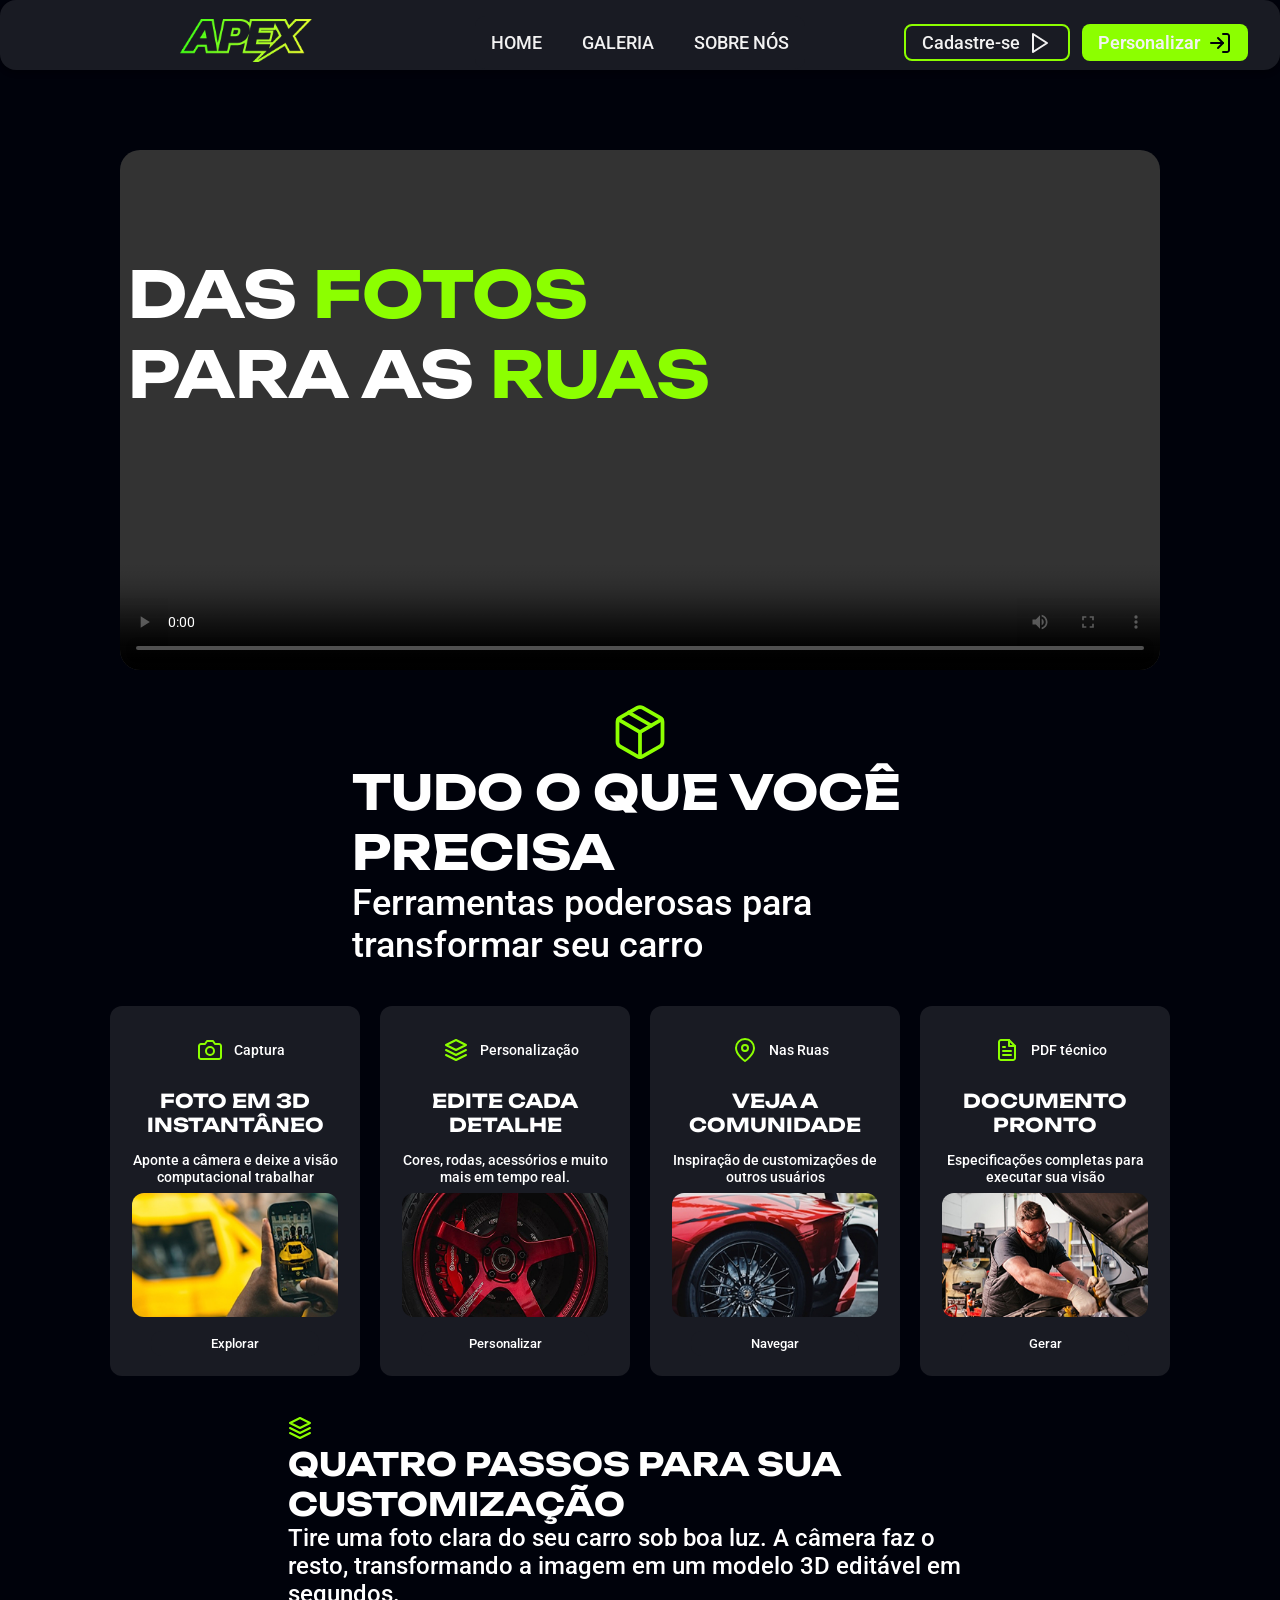
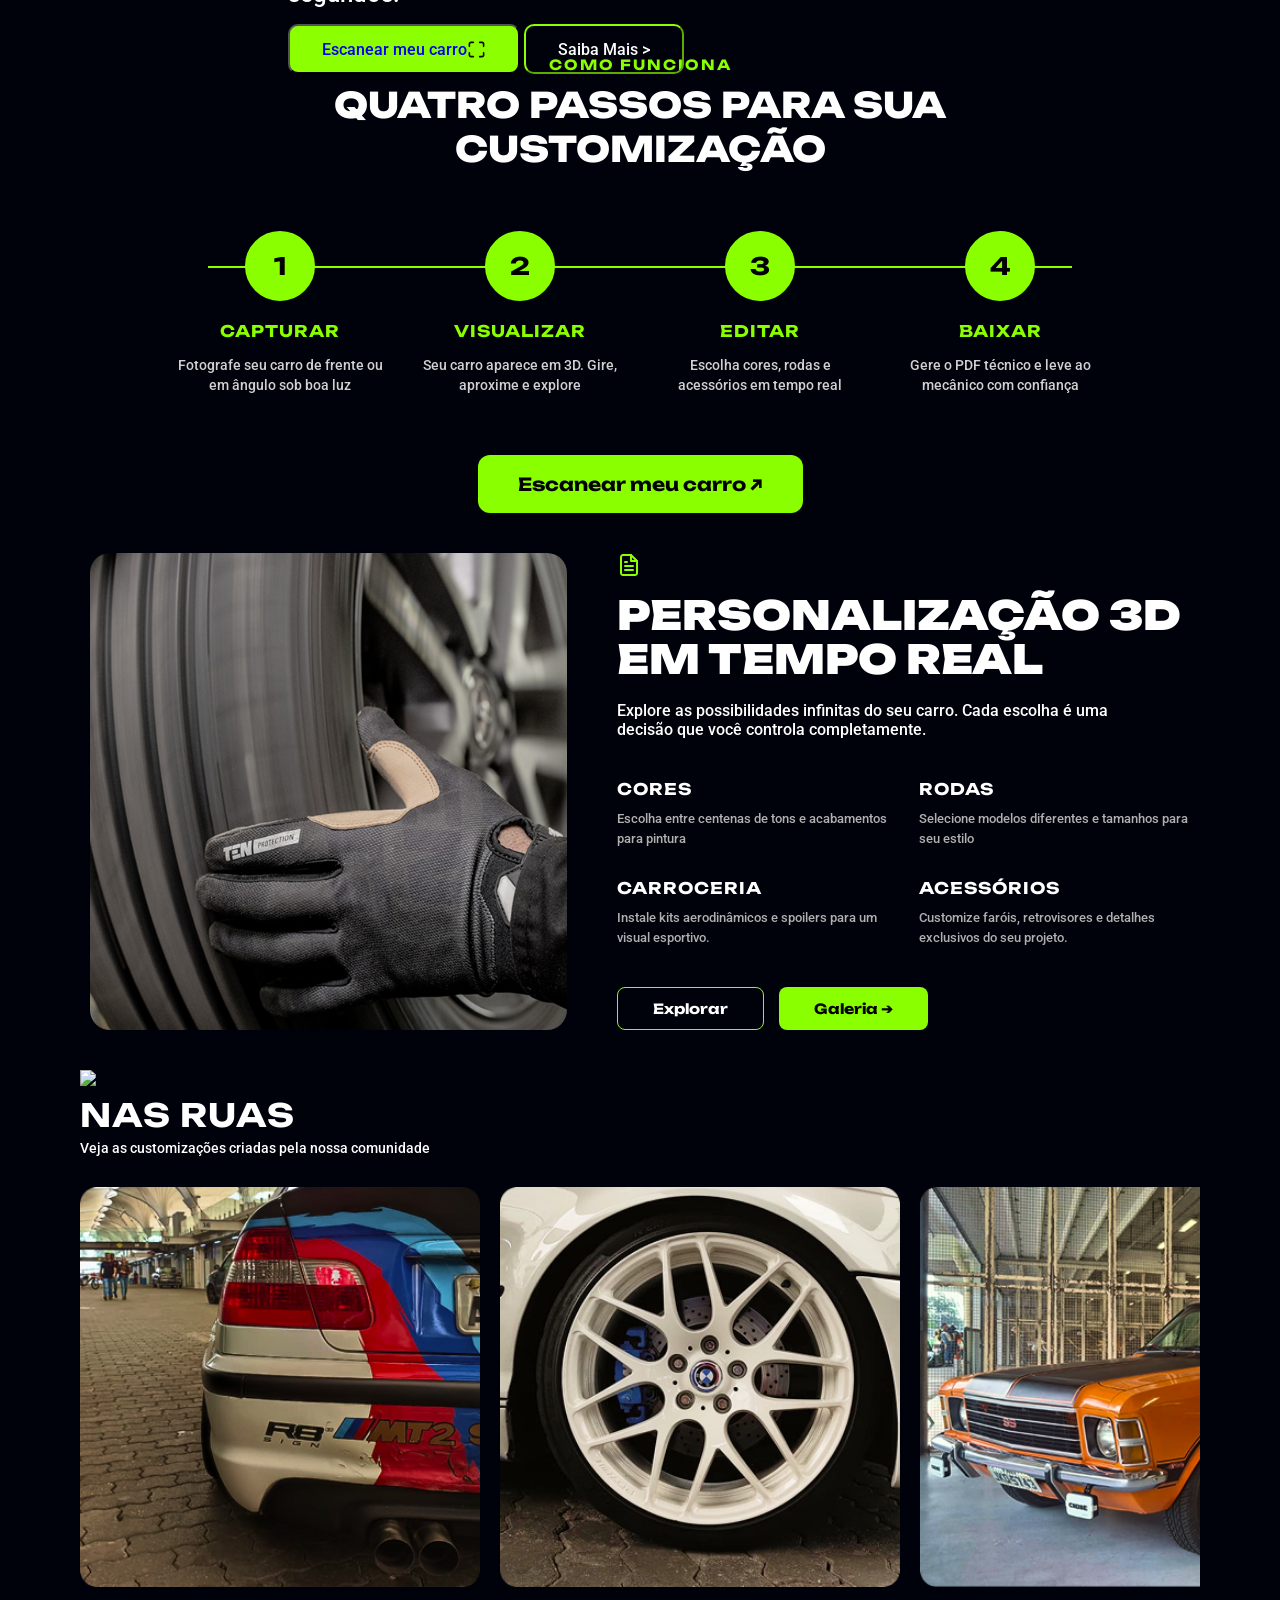
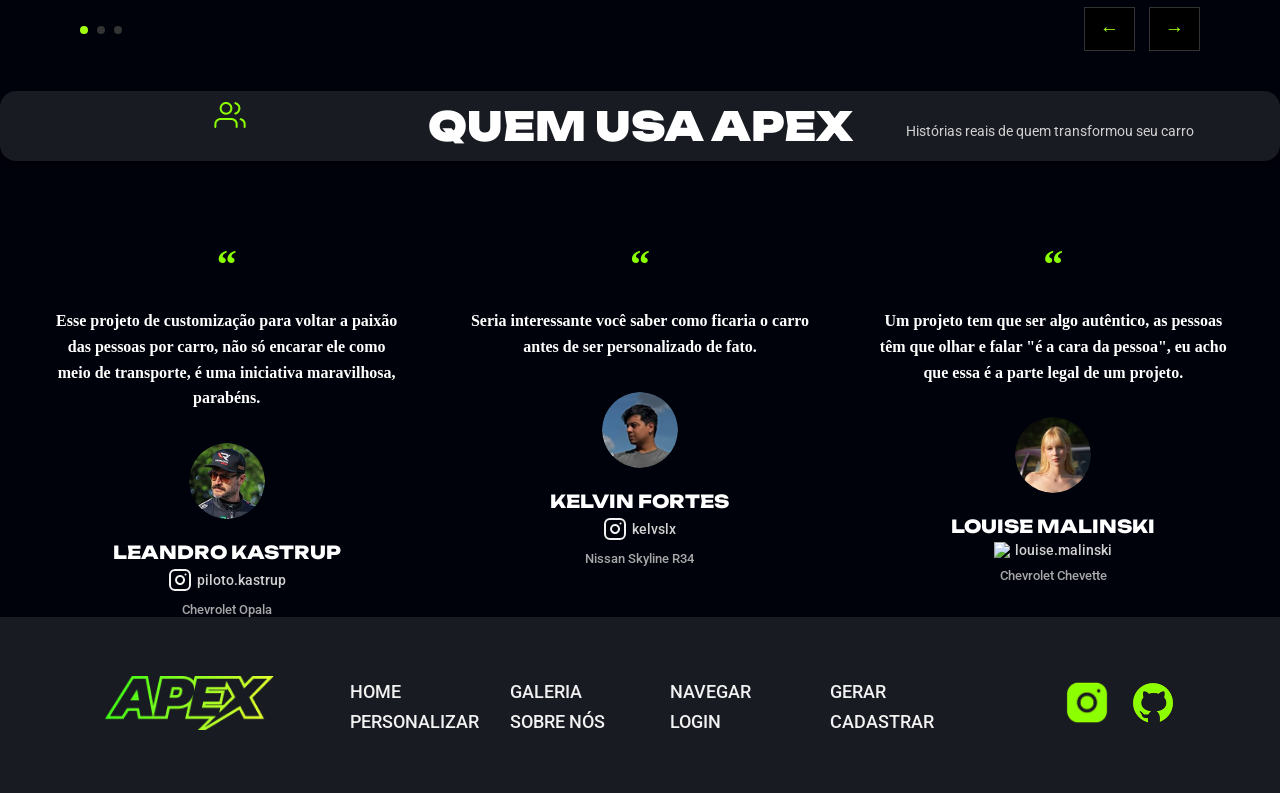
==== commit c68a12e1: "pronto" ====
--- a/index.html
+++ b/index.html
@@ -77,8 +77,8 @@
         <h1 class="unbounded">QUATRO PASSOS PARA SUA CUSTOMIZAÇÃO</h1>
           <h2 class="roboto-bold">Tire uma foto clara do seu carro sob boa luz. A câmera faz o resto, transformando a imagem em um modelo 3D editável em segundos.</h2>
 
-        <button class="div-button left roboto-bold ">Escanear meu carro<img src="/assets/imagensDois/scanner.svg"></button>
-        <button class="div-button right roboto-bold">Saiba Mais ></button>
+        <button class="div-button left roboto-bold "><a href="./pages/upload.html">Escanear meu carro</a><img src="/assets/imagensDois/scanner.svg"></button>
+        <button class="div-button right roboto-bold"> <a href="./pages/sobre.html"></a>Saiba Mais ></button>
      </div>
      
 
@@ -112,7 +112,7 @@
             </div>
         </div>
 
-           <a href="#" class="cta-button unbounded">
+           <a href="./pages/upload.html" class="cta-button unbounded">
             Escanear meu carro ↗
             </a>
         </div>
@@ -151,8 +151,8 @@
             </div>
 
             <div class="button-group">
-                <a href="#" class="btn btn-outline unbounded">Explorar</a>
-                <a href="#" class="btn btn-filled unbounded">Galeria ➔</a>
+                <a href="./pages/personalizar.html" class="btn btn-outline unbounded">Explorar</a>
+                <a href="./pages/dentro-das-ruas.html" class="btn btn-filled unbounded">Galeria ➔</a>
             </div>
         </div>
     </section>
@@ -261,16 +261,6 @@
 
 
 
-       <script>(function(d){
-    var s = d.createElement("script");
-    s.setAttribute("data-account", "ID_DA_SUA_CONTA");
-    s.setAttribute("src", "https://cdn.userway.org/widget.js");
-    (d.body || d.head).appendChild(s);
-})(document)</script>
-<noscript>
-    Please ensure Javascript is enabled for purposes of 
-    <a href="https://userway.org">website accessibility</a>
-</noscript>
  
 
 
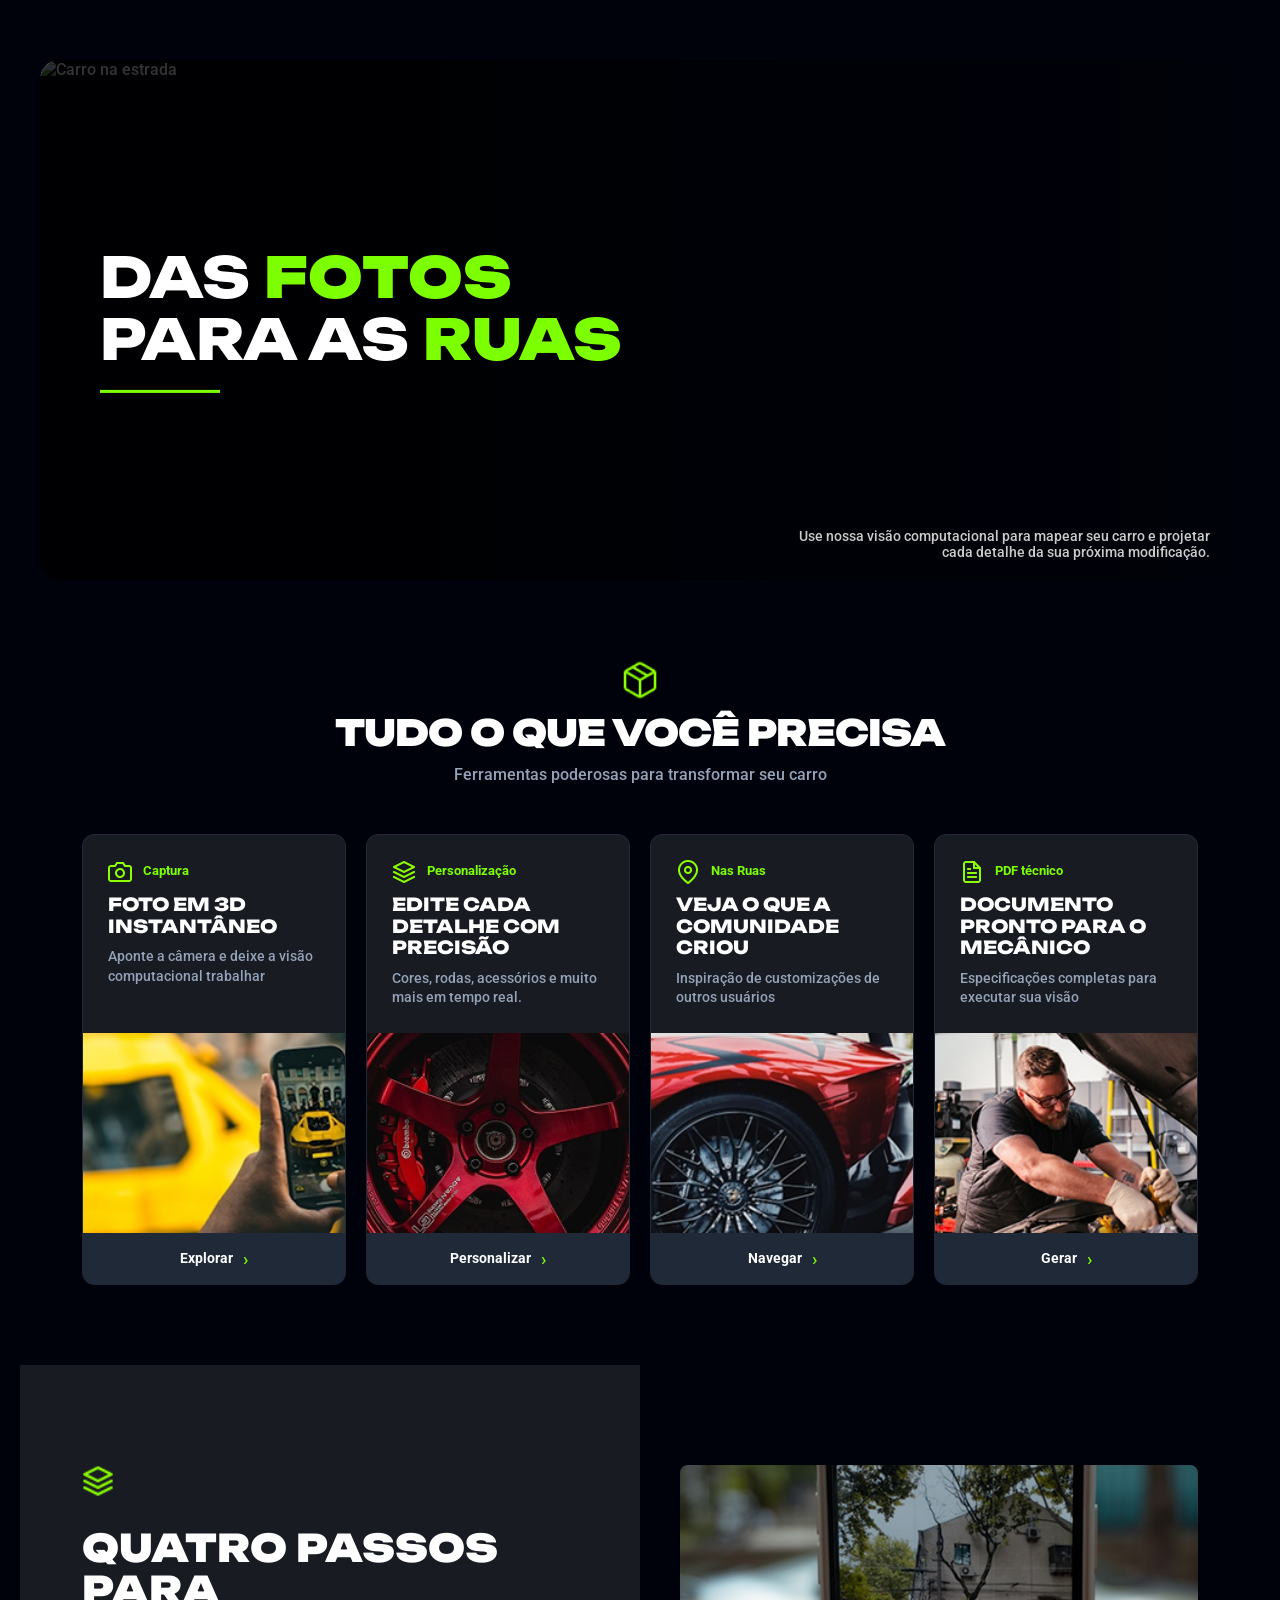
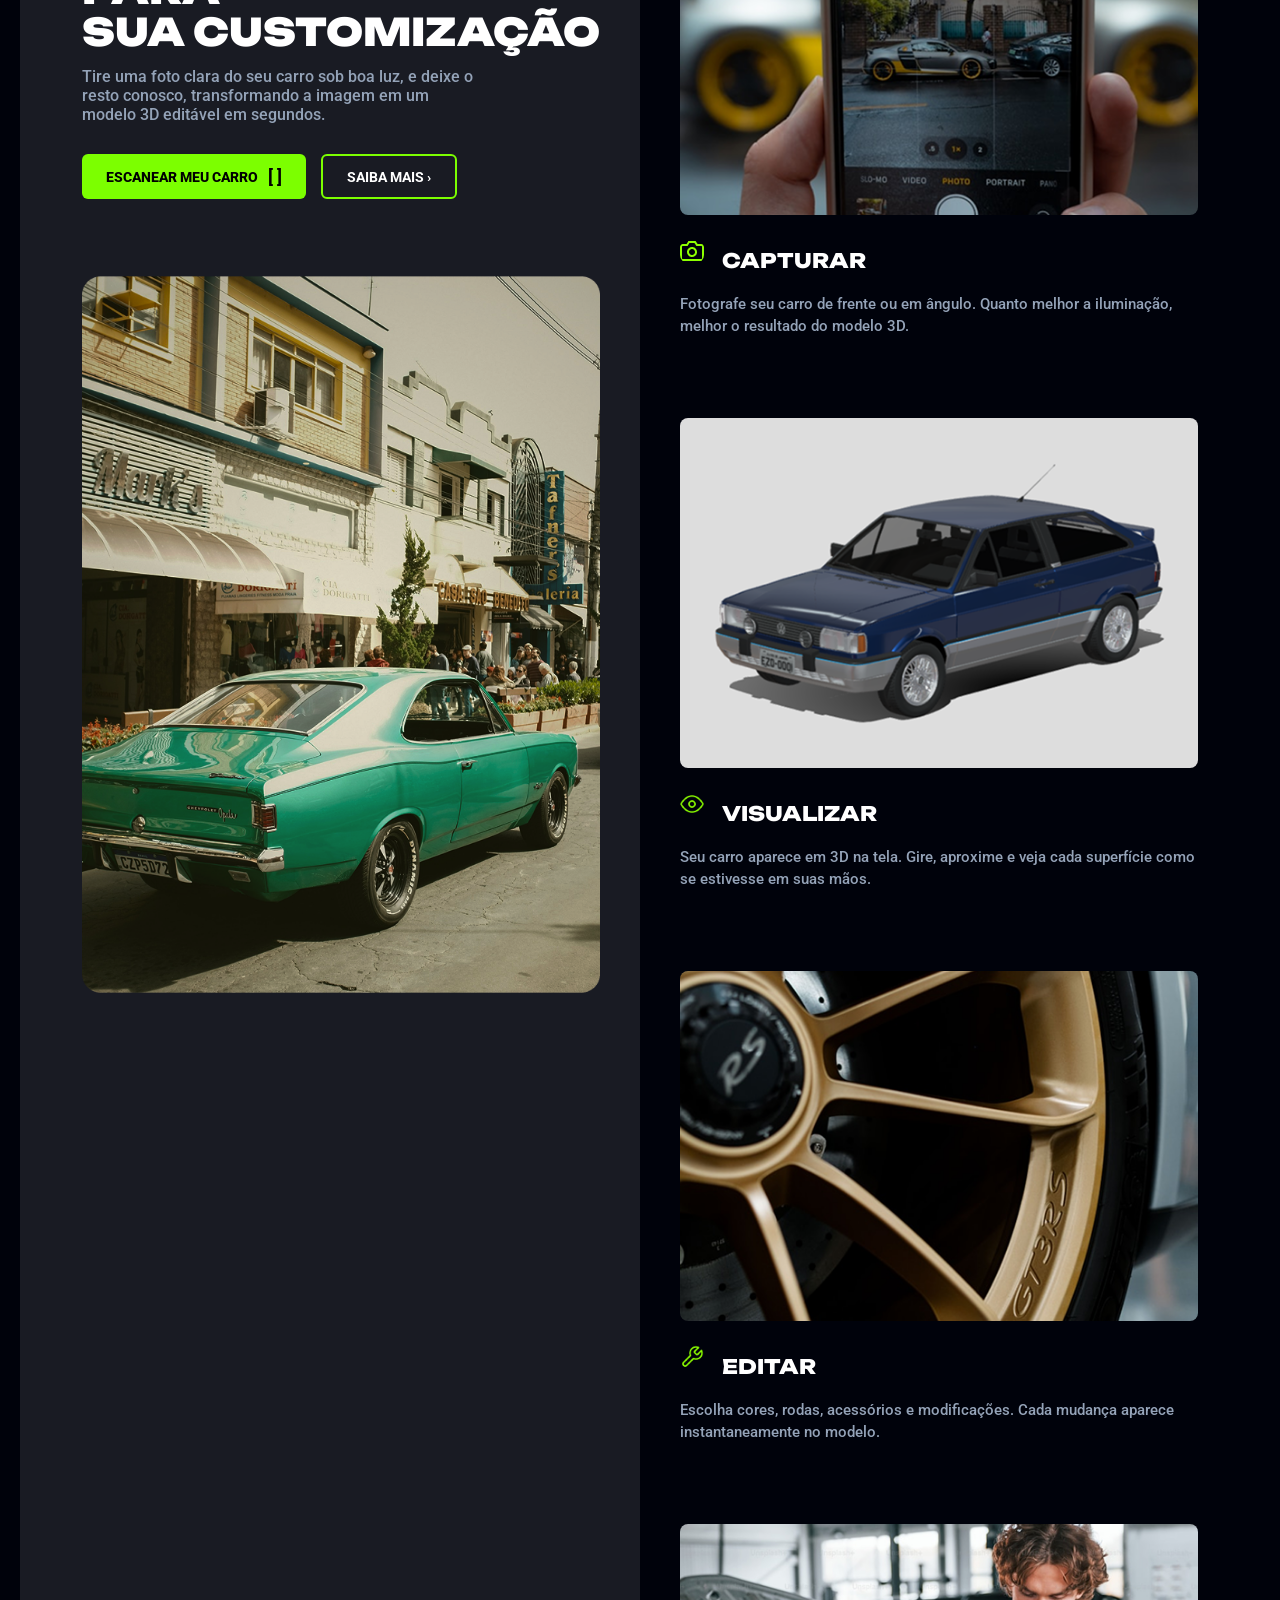
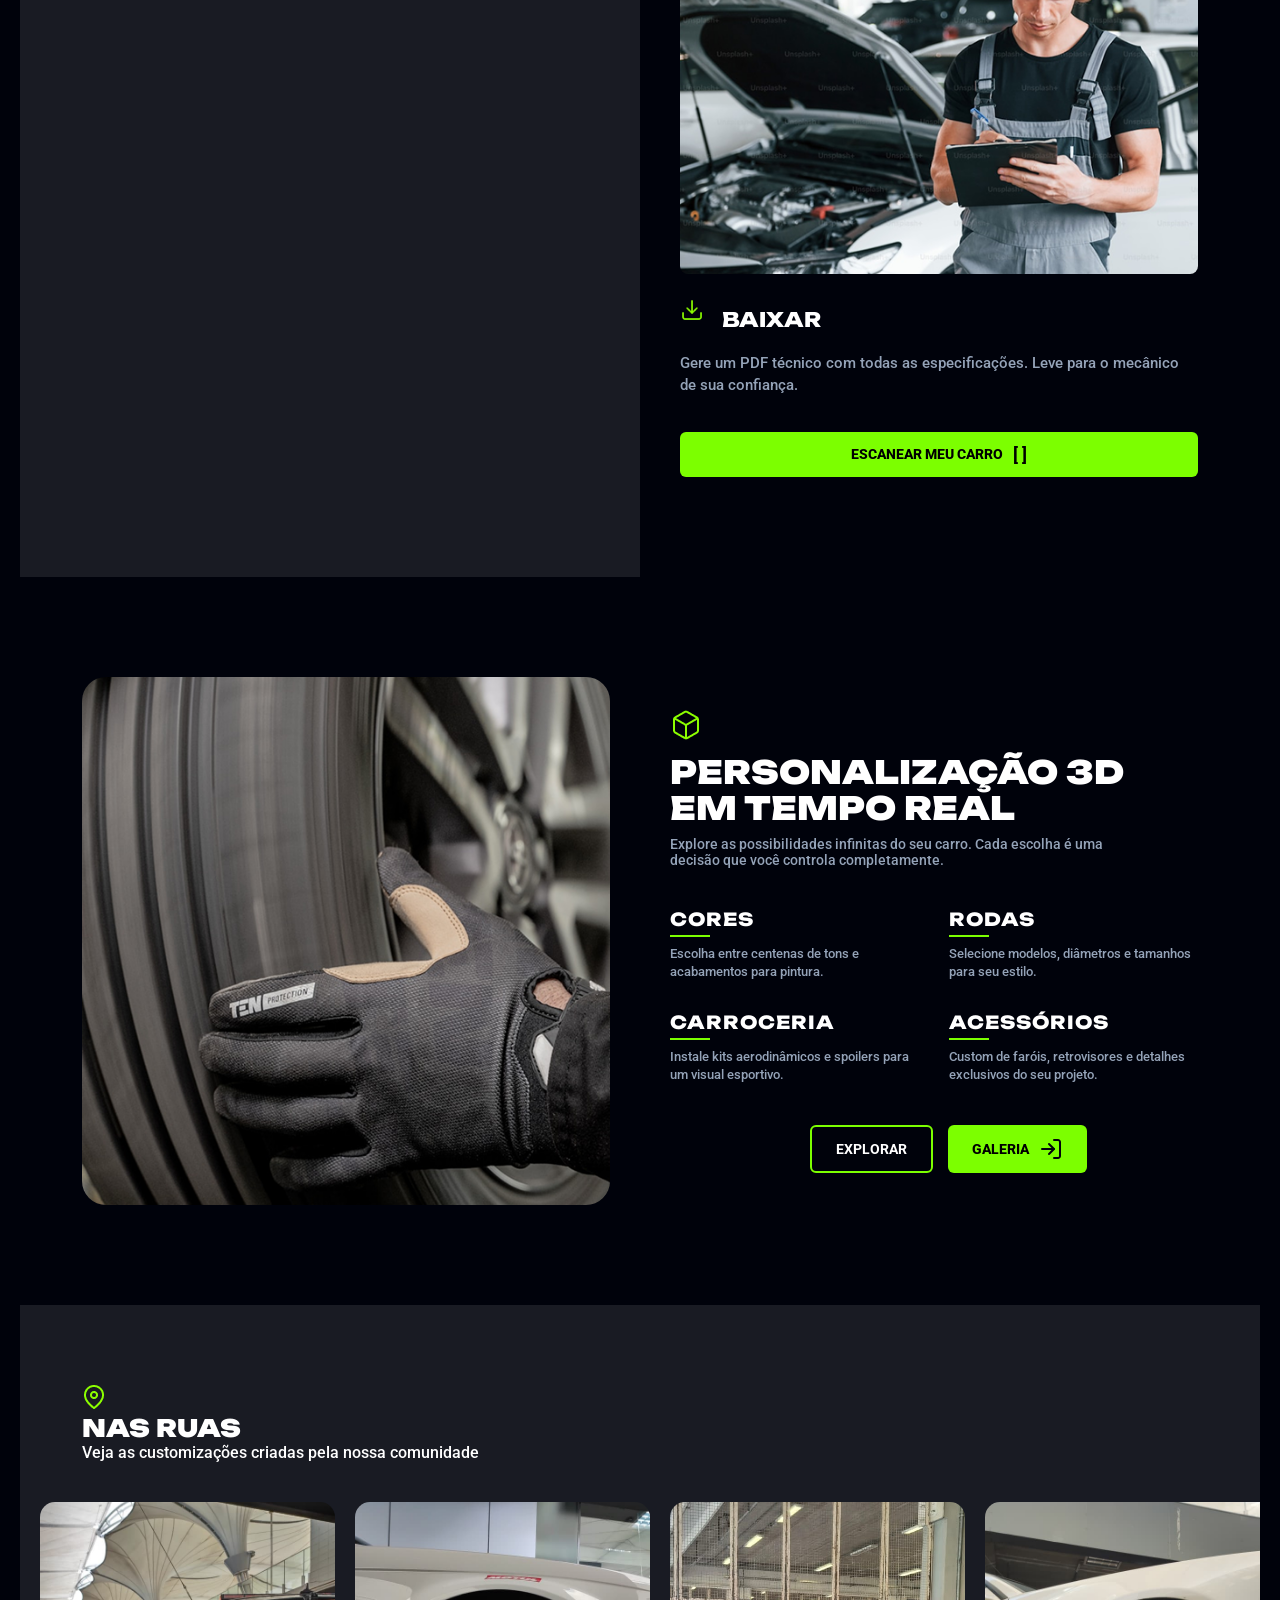
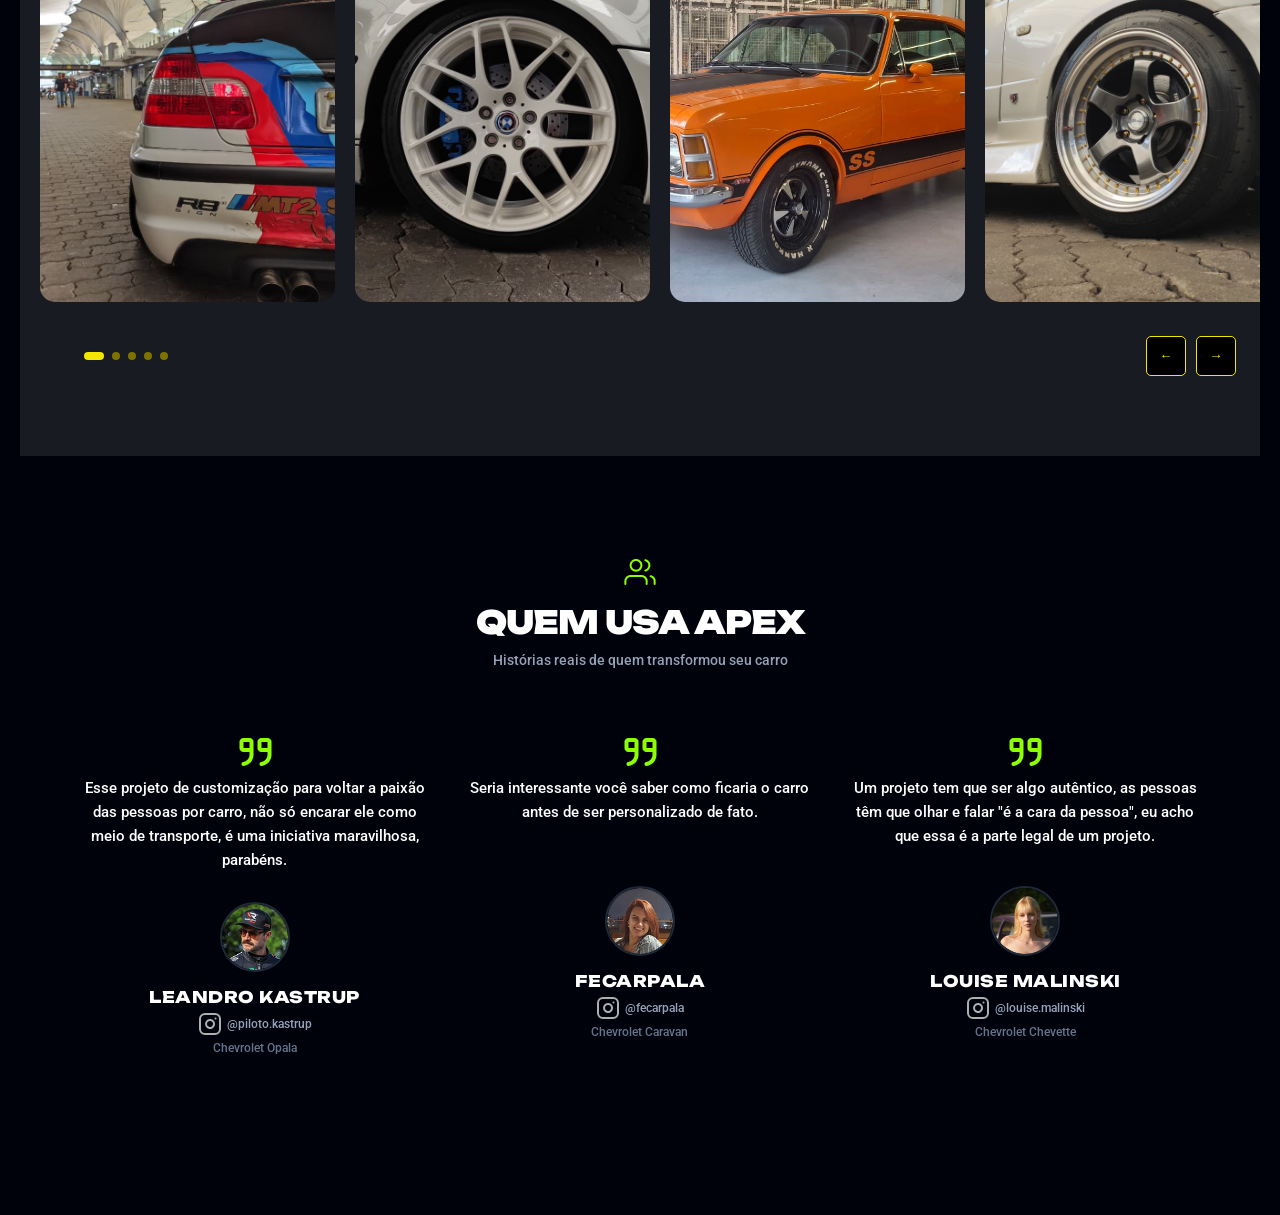
==== commit 56e23991: "Finalizando landing page" ====
--- a/index.html
+++ b/index.html
@@ -1,270 +1,289 @@
-<!doctype html>
+<!DOCTYPE html>
 <html lang="pt-br">
-  <head>
-    <meta charset="UTF-8" />
-    <meta name="viewport" content="width=, initial-scale=1.0" />
-    <title>Apex</title>
-    <link rel="stylesheet" href="/css/pages/styles.css" />
-    <link rel="preconnect" href="https://fonts.googleapis.com">
-    <link rel="preconnect" href="https://fonts.gstatic.com" crossorigin>
-    <link href="https://fonts.googleapis.com/css2?family=Unbounded:wght@200..900&display=swap" rel="stylesheet">
-    <script src="index.js" defer></script>
-     
-     <link rel="stylesheet" href="/css/components/components.css">
-    <link rel="stylesheet" href="..">
-    <script src="/js/main.js"></script>
-  </head>
-
-  <body>
-     <div id="header-placeholder"></div>
-  <main> 
-   
-
-    <div class="jetta">
-        <video controls loop class="video">
-           <source src="/assets/videos/landing page video.mp4" type="video/mp4">
-        </video>
-    </div>
-       <div class="texto1">
-         <h1 class="fotos unbounded">DAS <span class="verde">FOTOS</span><br>
-          PARA AS <span class="verde">RUAS</span></h1>
-       </div>
-       
-    <div class="section2">
-       <div class="tudo">
-          <img src="/assets/imagensDois/package.svg">
-          <h1 class="foto3d unbounded">TUDO O QUE VOCÊ PRECISA</h1>
-          <h2 class="roboto-bold">Ferramentas poderosas para transformar seu carro</h2>
-       </div>
-
-      <div class="conteiner-cards">
-           <div class="card">
-              <h2 class="captura roboto-bold"><img src="/assets/imagensDois/camera.svg">Captura</h2>
-              <h1 class="foto3d unbounded">FOTO EM 3D INSTANTÂNEO</h1>
-              <h2 class="roboto-bold">Aponte a câmera e deixe a visão computacional trabalhar</h2>
-              <img src="/assets/imagensDois/carro-amarelo.jpg">
-              <button class="roboto-bold">Explorar</button>
-           </div>
-
-           <div class="card">
-              <h2 class="captura roboto-bold"><img src="/assets/imagensDois/personalização.svg">Personalização</h2>
-              <h1 class="foto3d unbounded">EDITE CADA DETALHE</h1>
-              <h2 class="roboto-bold">Cores, rodas, acessórios e muito mais em tempo real.</h2>
-              <img src="/assets/imagensDois/rodas-vermelhas.jpg">
-              <button class="roboto-bold">Personalizar</button>
-           </div>
-
-           <div class="card">
-              <h2 class="captura roboto-bold"><img src="/assets/imagensDois/localização.svg">Nas Ruas</h2>
-              <h1 class="foto3d unbounded">VEJA A COMUNIDADE </h1>
-              <h2 class="roboto-bold">Inspiração de customizações de outros usuários</h2>
-              <img src="/assets/imagensDois/carro-vermelho.jpg">
-              <button class="roboto-bold">Navegar</button>
-           </div>
-
-           <div class="card">
-              <h2 class="captura roboto-bold"><img src="/assets/imagensDois/pdftec.svg">PDF técnico</h2>
-              <h1 class="foto3d unbounded">DOCUMENTO PRONTO </h1>
-              <h2 class="roboto-bold">Especificações completas para executar sua visão</h2>
-              <img src="/assets/imagensDois/mecanico.jpg">
-              <button class="roboto-bold">Gerar</button>
-           </div>
-       </div>
-     </div>
-
-     <div class="section3">
-      <img src="/assets/imagensDois/personalização.svg">
-        <h1 class="unbounded">QUATRO PASSOS PARA SUA CUSTOMIZAÇÃO</h1>
-          <h2 class="roboto-bold">Tire uma foto clara do seu carro sob boa luz. A câmera faz o resto, transformando a imagem em um modelo 3D editável em segundos.</h2>
-
-        <button class="div-button left roboto-bold "><a href="./pages/upload.html">Escanear meu carro</a><img src="/assets/imagensDois/scanner.svg"></button>
-        <button class="div-button right roboto-bold"> <a href="./pages/sobre.html"></a>Saiba Mais ></button>
-     </div>
-     
-
-     <div class="container">
-        <p class="subtitle unbounded">Como funciona</p>
-        <h1 class="title unbounded">Quatro passos para sua customização</h1>
-
-        <div class="steps-wrapper">
-            <div class="step-item">
-                <div class="circle unbounded">1</div>
-                <div class="step-title unbounded">Capturar</div>
-                <p class="step-description roboto-bold">Fotografe seu carro de frente ou em ângulo sob boa luz</p>
-            </div>
-
-            <div class="step-item">
-                <div class="circle unbounded">2</div>
-                <div class="step-title unbounded">Visualizar</div>
-                <p class="step-description roboto-bold">Seu carro aparece em 3D. Gire, aproxime e explore</p>
-            </div>
-
-            <div class="step-item">
-                <div class="circle unbounded">3</div>
-                <div class="step-title unbounded">Editar</div>
-                <p class="step-description roboto-bold">Escolha cores, rodas e acessórios em tempo real</p>
-            </div>
-
-            <div class="step-item">
-                <div class="circle unbounded">4</div>
-                <div class="step-title unbounded">Baixar</div>
-                <p class="step-description roboto-bold">Gere o PDF técnico e leve ao mecânico com confiança</p>
-            </div>
-        </div>
-
-           <a href="./pages/upload.html" class="cta-button unbounded">
-            Escanear meu carro ↗
-            </a>
-        </div>
-       </div>
-
-
-      <section class="section-container">
-        <div class="image-container">
-            <img src="/assets/imagensDois/pneu.png" alt="Personalização de Carro">
-        </div>
-
-        <div class="content-container">
-            <div class="cube-icon"><img src="/assets/imagensDois/pdftec.svg"></div>
-            <h1 class="main-title unbounded">Personalização 3D<br>em tempo real</h1>
-            <p class="description roboto-bold">
-                Explore as possibilidades infinitas do seu carro. Cada escolha é uma decisão que você controla completamente.
-            </p>
-
-            <div class="options-grid">
-                <div class="option-item">
-                    <h3 class="unbounded">Cores</h3>
-                    <p class="roboto-bold">Escolha entre centenas de tons e acabamentos para pintura</p>
-                </div>
-                <div class="option-item">
-                    <h3 class="unbounded">Rodas</h3>
-                    <p class="roboto-bold">Selecione modelos diferentes e tamanhos para seu estilo</p>
-                </div>
-                <div class="option-item">
-                    <h3 class="unbounded">Carroceria</h3>
-                    <p class="roboto-bold">Instale kits aerodinâmicos e spoilers para um visual esportivo.</p>
-                </div>
-                <div class="option-item">
-                    <h3 class="unbounded">Acessórios</h3>
-                    <p class="roboto-bold">Customize faróis, retrovisores e detalhes exclusivos do seu projeto.</p>
-                </div>
-            </div>
-
-            <div class="button-group">
-                <a href="./pages/personalizar.html" class="btn btn-outline unbounded">Explorar</a>
-                <a href="./pages/dentro-das-ruas.html" class="btn btn-filled unbounded">Galeria ➔</a>
-            </div>
-        </div>
-    </section>
-
-
-
-       <section class="carousel-container">
-  <div class="carousel-header">
-    <div class="title-group">
-      <span class="location-icon"><img src="/assets/imagens/localização.svg"></span>
-      <h2 class="unbounded">NAS RUAS</h2>
-      <p class="roboto-bold">Veja as customizações criadas pela nossa comunidade</p>
-    </div>
-  </div>
-
-  <div class="carousel-track-container">
-    <div class="carousel-track" id="track">
-      <div class="car-card">
-        <img src="/assets/imagensDois/bmw.png" alt="BMW Traseira">
-      </div>
-      <div class="car-card">
-        <img src="/assets/imagensDois/rodabmw.png" alt="Roda Branca">
-      </div>
-      <div class="car-card">
-        <img src="/assets/imagensDois/opala.png" alt="Opala Laranja">
-      </div>
-       <div class="car-card">
-        <img src="/assets/imagensDois/rodagtr.png" alt="BMW Traseira">
-      </div>
-       <div class="car-card">
-        <img src="/assets/imagensDois/bmw.png" alt="BMW Traseira">
-      </div>
-      
-       <div class="car-card">
-        <img src="/assets/imagensDois/ver galeria.png" alt="BMW Traseira">
-      </div>
-      </div>
-  </div>
-
-  <div class="carousel-controls">
-    <div class="pagination-dots">
-      <span class="dot active"></span>
-      <span class="dot"></span>
-      <span class="dot"></span>
-    </div>
-    <div class="nav-buttons">
-      <button onclick="moveCarousel(-1)">←</button>
-      <button onclick="moveCarousel(1)">→</button>
-    </div>
-  </div>
-</section>
-
-
-
-<div class="header">
-        <div class="header-icon"><img src="/assets/imagensDois/users.png"></div>
-        <h2 class="unbounded">QUEM USA APEX</h2>
-        <p>Histórias reais de quem transformou seu carro</p>
-    </div>
-
-    <div class="testimonials-grid">
-        <div class="testimonial-card">
-            <div class="quote-icon">“</div>
-            <p class="comment">Esse projeto de customização para voltar a paixão das pessoas por carro, não só encarar ele como meio de transporte, é uma iniciativa maravilhosa, parabéns.</p>
-            <img src="/assets/imagensDois/kastrup.png" alt="Leandro Kastrup" class="user-img">
-            <h3 class="user-name unbounded">LEANDRO KASTRUP</h3>
-            <a href="#" class="user-handle roboto-bold"><img src="/assets/imagensDois/instagram.svg"> piloto.kastrup</a>
-            <span class="car-model roboto-bold">Chevrolet Opala</span>
-        </div>
-
-        <div class="testimonial-card">
-            <div class="quote-icon">“</div>
-            <p class="comment">Seria interessante você saber como ficaria o carro antes de ser personalizado de fato.</p>
-            <img src="assets/imagensDois/Kelvin.png" alt="Kelvin Fortes" class="user-img">
-            <h3 class="user-name unbounded">KELVIN FORTES</h3>
-            <a href="#" class="user-handle roboto-bold"><img src="/assets/imagensDois/instagram.svg"> kelvslx</a>
-            <span class="car-model roboto-bold">Nissan Skyline R34</span>
-        </div>
-
-        <div class="testimonial-card">
-            <div class="quote-icon">“</div>
-            <p class="comment">Um projeto tem que ser algo autêntico, as pessoas têm que olhar e falar "é a cara da pessoa", eu acho que essa é a parte legal de um projeto.</p>
-            <img src="/assets/imagensDois/louise.png" alt="Louise Malinski" class="user-img">
-            <h3 class="user-name unbounded">LOUISE MALINSKI</h3>
-            <a href="#" class="user-handle roboto-bold"><img src="/assetsimagens/instagram.svg"> louise.malinski</a>
-            <span class="car-model roboto-bold">Chevrolet Chevette</span>
-        </div>
-    </div>
-
-
-
-
-
-
-
+<head>
+  <meta charset="UTF-8">
+  <meta name="viewport" content="width=device-width, initial-scale=1.0">
+  <title>Apex</title>
+  <link rel="stylesheet" href="css/pages/styles.css">
+  <link rel="stylesheet" href="https://fonts.googleapis.com/css2?family=Roboto:wght@500;600&display=swap" />
+  <link rel="stylesheet" href="https://fonts.googleapis.com/css2?family=Unbounded:wght@900&display=swap" />
+  <link rel="stylesheet" href="../css/components/components.css">
+</head>
 <div vw class="enabled">
     <div vw-access-button class="active"></div>
     <div vw-plugin-wrapper>
-      <div class="vw-plugin-top-wrapper"></div>
-    </div>
-  </div>
-  <script src="https://vlibras.gov.br/app/vlibras-plugin.js"></script>
-  <script>
+        <div class="vw-plugin-top-wrapper"></div>
+    </div>
+</div>
+
+<script src="https://vlibras.gov.br/app/vlibras-plugin.js"></script>
+<script>
+    
     new window.VLibras.Widget('https://vlibras.gov.br/app');
-  </script>
-
-
-
- 
-
-
-    </main>
-    <div id="footer-placeholder"></div>
-  </body>
-</html>
+</script>
+
+
+<body>
+
+  <main class="hero">
+    <section class="hero-container">
+      
+      <img src="assets/videos/gif landing page.gif" alt="Carro na estrada" class="hero-img">
+
+      <div class="overlay"></div>
+
+      <article class="hero-content">
+        <h1>
+          DAS <span>FOTOS</span><br>
+          PARA AS <span>RUAS</span>
+        </h1>
+
+        <div class="line"></div>
+      </article>
+
+      <p class="hero-description">
+        Use nossa visão computacional para mapear seu carro e projetar cada detalhe da sua próxima modificação.
+      </p>
+
+    </section>
+    <section class="features">
+  <div class="features-header">
+    <img src="assets/icons/tudo_o_que_voce_precisa.png"> <h2>TUDO O QUE VOCÊ PRECISA</h2>
+    <p>Ferramentas poderosas para transformar seu carro</p>
+  </div>
+
+  <div class="features-grid">
+    <div class="feature-card">
+      <div class="card-content">
+        <span class="category"><img src="assets/icons/captura.png" class="icon"> Captura</span>
+        <h3>FOTO EM 3D INSTANTÂNEO</h3>
+        <p>Aponte a câmera e deixe a visão computacional trabalhar</p>
+      </div>
+      <img src="assets/imagens/Gerar.png" alt="Captura 3D">
+      <a href="#" class="card-footer">Explorar <span>›</span></a>
+    </div>
+
+    <div class="feature-card">
+      <div class="card-content">
+        <span class="category"><img src="assets/icons/personalizacao.png" class="icon"/> Personalização</span>
+        <h3>EDITE CADA DETALHE COM PRECISÃO</h3>
+        <p>Cores, rodas, acessórios e muito mais em tempo real.</p>
+      </div>
+      <img src="assets/imagens/Captura.png" alt="Personalização">
+      <a href="#" class="card-footer">Personalizar <span>›</span></a>
+    </div>
+
+    <div class="feature-card">
+      <div class="card-content">
+        <span class="category"><img src="assets/icons/nas_ruas.png" class="icon"/> Nas Ruas</span>
+        <h3>VEJA O QUE A COMUNIDADE CRIOU</h3>
+        <p>Inspiração de customizações de outros usuários</p>
+      </div>
+      <img src="assets/imagens/Personalizar.png" alt="Comunidade">
+      <a href="#" class="card-footer">Navegar <span>›</span></a>
+    </div>
+
+    <div class="feature-card">
+      <div class="card-content">
+        <span class="category"><img src="assets/icons/pdf.png" class="icon"/i> PDF técnico</span>
+        <h3>DOCUMENTO PRONTO PARA O MECÂNICO</h3>
+        <p>Especificações completas para executar sua visão</p>
+      </div>
+      <img src="assets/imagens/Navegar.png" alt="PDF Técnico">
+      <a href="#" class="card-footer">Gerar <span>›</span></a>
+    </div>
+  </div>
+</section>
+
+<section class="steps-section">
+  <div class="steps-left">
+    <div class="sticky-content">
+      <img src="assets/icons/personalizacao.png"/>
+      <h2>QUATRO PASSOS PARA<br>SUA CUSTOMIZAÇÃO</h2>
+      <p>Tire uma foto clara do seu carro sob boa luz, e deixe o resto conosco, transformando a imagem em um modelo 3D editável em segundos.</p>
+      
+      <div class="steps-actions">
+        <button class="btn-primary">Escanear meu carro <span>[ ]</span></button>
+        <button class="btn-outline">Saiba mais ›</button>
+      </div>
+
+      <div class="main-image-container">
+        <img src="assets/imagens/Quatro_passos.png" alt="Carro clássico verde" class="side-img">
+      </div>
+    </div>
+  </div>
+
+  <div class="steps-right">
+    
+    <div class="step-item">
+      <img src="assets/imagens/Capturar.png" alt="Capturar">
+      <div class="step-text">
+        <h3><img src="assets/icons/captura.png"/> CAPTURAR</h3>
+        <p>Fotografe seu carro de frente ou em ângulo. Quanto melhor a iluminação, melhor o resultado do modelo 3D.</p>
+      </div>
+    </div>
+
+    <div class="step-item">
+      <img src="assets/imagens/Visualizar.png" alt="Visualizar">
+      <div class="step-text">
+        <h3><img src="assets/icons/visualizar.png"/> VISUALIZAR</h3>
+        <p>Seu carro aparece em 3D na tela. Gire, aproxime e veja cada superfície como se estivesse em suas mãos.</p>
+      </div>
+    </div>
+
+    <div class="step-item">
+      <img src="assets/imagens/Editar.png" alt="Editar">
+      <div class="step-text">
+        <h3><img src="assets/icons/editar.png"/> EDITAR</h3>
+        <p>Escolha cores, rodas, acessórios e modificações. Cada mudança aparece instantaneamente no modelo.</p>
+      </div>
+    </div>
+
+    <div class="step-item">
+      <img src="assets/imagens/Baixar.png" alt="Baixar">
+      <div class="step-text">
+        <h3><img src="assets/icons/baixar.png"/> BAIXAR</h3>
+        <p>Gere um PDF técnico com todas as especificações. Leve para o mecânico de sua confiança.</p>
+        <button class="btn-primary full-width">Escanear meu carro <span>[ ]</span></button>
+      </div>
+    </div>
+
+  </div>
+</section>
+
+<section class="customization-3d">
+  <div class="custom-container">
+    
+    <div class="custom-image">
+      <img src="assets/imagens/Personalização_3D.png" alt="Customização de pneu">
+    </div>
+
+    <div class="custom-content">
+      <img src="assets/icons/3d.png" class="icon-small">
+      <h2>PERSONALIZAÇÃO 3D<br>EM TEMPO REAL</h2>
+      <p class="subtitle">Explore as possibilidades infinitas do seu carro. Cada escolha é uma decisão que você controla completamente.</p>
+
+      <div class="options-grid">
+        <div class="option-item">
+          <h4>CORES</h4>
+          <p>Escolha entre centenas de tons e acabamentos para pintura.</p>
+        </div>
+        <div class="option-item">
+          <h4>RODAS</h4>
+          <p>Selecione modelos, diâmetros e tamanhos para seu estilo.</p>
+        </div>
+        <div class="option-item">
+          <h4>CARROCERIA</h4>
+          <p>Instale kits aerodinâmicos e spoilers para um visual esportivo.</p>
+        </div>
+        <div class="option-item">
+          <h4>ACESSÓRIOS</h4>
+          <p>Custom de faróis, retrovisores e detalhes exclusivos do seu projeto.</p>
+        </div>
+      </div>
+
+      <div class="custom-actions">
+        <button class="btn-outline">Explorar</button>
+        <button class="btn-primary">Galeria <img src="assets/icons/log-in.svg"/></button>
+      </div>
+    </div>
+
+  </div>
+</section>
+
+<section class="nas-ruas">
+  <div class="nas-ruas-header">
+    <img src="assets/icons/nas_ruas.png" class="icon-small">
+    <h2>NAS RUAS</h2>
+    <p>Veja as customizações criadas pela nossa comunidade</p>
+  </div>
+
+  <div class="carousel-container">
+  <div class="carousel-track" id="carouselTrack">
+    <div class="carousel-item"><img src="assets/imagens/Galeria6.jpg" alt="BMW"></div>
+    <div class="carousel-item"><img src="assets/imagens/Galeria3.jpg" alt="Roda"></div>
+    <div class="carousel-item"><img src="assets/imagens/Galeria2.jpg" alt="Opala"></div>
+    <div class="carousel-item"><img src="assets/imagens/Galeria4.jpg" alt="Roda"></div>
+    <div class="carousel-item"><img src="assets/imagens/Galeria14.jpg" alt="Roda"></div>
+    <div class="carousel-item"><img src="assets/imagens/Galeria16.jpg" alt="Roda"></div>
+    <div class="carousel-item"><img src="assets/imagens/Galeria13.jpg" alt="Roda"></div>
+    
+
+<a href="pages/dentro-das-ruas.html" class="carousel-item gallery-link-card">
+  <img src="assets/imagens/Ver_Galeria.png" alt="Carro Verde" class="gallery-bg-img">
+  
+  <div class="gallery-overlay">
+    <span class="gallery-text">Ver galeria<br>completa</span>
+  </div>
+</a>
+    </div>
+
+  <div class="carousel-controls">
+    <div class="pagination">
+      <span class="dot active"></span>
+      <span class="dot"></span>
+      <span class="dot"></span>
+      <span class="dot"></span>
+      <span class="dot"></span>
+    </div>
+    <div class="arrows">
+      <button class="arrow-btn left" onclick="moveCarousel(-1)">←</button>
+      <button class="arrow-btn right" onclick="moveCarousel(1)">→</button>
+    </div>
+  </div>
+</div>
+</section>
+
+<section class="testimonials">
+  <div class="testimonials-header">
+    <img src="assets/icons/users.png" class="icon-small">
+    <h2>QUEM USA APEX</h2>
+    <p>Histórias reais de quem transformou seu carro</p>
+  </div>
+
+  <div class="testimonials-grid">
+    <div class="testimonial-card">
+      <img src="assets/icons/aspas_duplas.png"/>
+      <p class="quote-text">
+        Esse projeto de customização para voltar a paixão das pessoas por carro, não só encarar ele como meio de transporte, é uma iniciativa maravilhosa, parabéns.
+      </p>
+      <div class="user-info">
+        <img src="assets/imagens/Leandro.png" alt="Leandro Kastrup" class="profile-img">
+        <h4>LEANDRO KASTRUP</h4>
+        <span class="username"><img src="assets/icons/instagram.svg">@piloto.kastrup</span>
+        <span class="car-model">Chevrolet Opala</span>
+      </div>
+    </div>
+
+    <div class="testimonial-card">
+      <img src="assets/icons/aspas_duplas.png"/>
+      <p class="quote-text">
+        Seria interessante você saber como ficaria o carro antes de ser personalizado de fato.
+      </p>
+      <div class="user-info">
+        <img src="assets/imagens/Fercapala.png" alt="Fecarpala" class="profile-img">
+        <h4>FECARPALA</h4>
+        <span class="username"><img src="assets/icons/instagram.svg">@fecarpala</span>
+        <span class="car-model">Chevrolet Caravan</span>
+      </div>
+    </div>
+
+    <div class="testimonial-card">
+      <img src="assets/icons/aspas_duplas.png"/>
+      <p class="quote-text">
+        Um projeto tem que ser algo autêntico, as pessoas têm que olhar e falar "é a cara da pessoa", eu acho que essa é a parte legal de um projeto.
+      </p>
+      <div class="user-info">
+        <img src="assets/imagens/Louise.png" alt="Louise Malinski" class="profile-img">
+        <h4>LOUISE MALINSKI</h4>
+        <span class="username"><img src="assets/icons/instagram.svg">@louise.malinski</span>
+        <span class="car-model">Chevrolet Chevette</span>
+      </div>
+    </div>
+  </div>
+</section>
+  </main>
+  <script src="js/index.js"></script>
+  
+</body>
+</html>
--- a/css/pages/styles.css
+++ b/css/pages/styles.css
@@ -1,799 +1,839 @@
-@import url('https://fonts.googleapis.com/css2?family=Roboto:ital,wght@0,100..900;1,100..900&display=swap');
-
-
-.unbounded {
-  font-family: "Unbounded", sans-serif;
-  font-optical-sizing: auto;
-  font-weight: weight;
-  font-style: normal;
-}
-
+/* 1. RESET E FONTE GLOBAL (ROBOTO) */
 * {
-    padding: 0;
-    margin: 0;
-    text-decoration: none;
-    box-sizing: border-box;
-}
- /* Responsividade para Celulares */
-        @media (max-width: 768px) {
-            .steps-wrapper {
-                flex-direction: column;
-                gap: 40px;
-            }
-
-            .steps-wrapper::before {
-                display: none; /* Remove a linha horizontal no mobile */
-            }
-
-            .step-item {
-                padding: 0;
-            }
-
-            .title {
-                font-size: 1.6rem;
-            }
-        
-        
-        
-
-
-               
-
-
-                .nav-right {
-                display: none;
-                visibility: hidden;
-                    }
-
-                .jetta {
-                 width: 460px;
-                 height:300px;
-                 border-radius: 30px;
-                }
-
-                .texto1 {
-                visibility: hidden;
-                }
-
-                .div-button {
-                visibility: hidden;
-                }
-
-                .section3 {
-                visibility: hidden;
-                }
-                
-            }
-         
+  margin: 0;
+  padding: 0;
+  box-sizing: border-box;
+  /* Todas as letras do site serão Roboto por padrão */
+  font-family: 'Roboto', sans-serif;
+  font-weight: 500; 
+}
+
+/* 2. CONFIGURAÇÃO DE TÍTULOS (UNBOUNDED) */
+h1, h2, h3, h4, h5, h6 {
+  font-family: 'Unbounded', sans-serif;
+  font-weight: 900; /* Peso carregado no seu link do Google Fonts */
+  text-transform: uppercase; /* Opcional: mantém o padrão visual da Apex */
+}
+
+body {
+  background-color: #00020B;
+  color: white;
+  -webkit-font-smoothing: antialiased; /* Deixa as fontes mais nítidas em telas HD */
+}
+
+/* HERO */
+.hero {
+  display: flex;
+  flex-direction: column; /* 👈 ISSO resolve */
+  align-items: center;
+  padding: 60px 20px;
+}
+
+.hero-container {
+  position: relative;
+  width: 100%;
+  max-width: 1200px;
+  height: 520px;
+  border-radius: 20px;
+  overflow: hidden;
+}
+
+/* IMAGEM */
+.hero-img {
+  width: 100%;
+  height: 100%;
+  object-fit: cover;
+}
+
+/* OVERLAY ESCURO */
+.overlay {
+  position: absolute;
+  inset: 0;
+  background: linear-gradient(
+    to right,
+    rgba(0,0,0,0.8) 30%,
+    rgba(0,0,0,0.4) 60%,
+    rgba(0,0,0,0.2) 100%
+  );
+}
+
+/* TEXTO PRINCIPAL */
+.hero-content {
+  position: absolute;
+  top: 50%;
+  left: 60px;
+  transform: translateY(-50%);
+}
+
+.hero-content h1 {
+  font-size: 56px;
+  line-height: 1.1;
+  font-weight: 800;
+}
+
+/* Garante que o destaque do título principal use a Unbounded */
+.hero-content h1 span {
+  font-family: 'Unbounded', sans-serif;
+  font-weight: 900;
+  color: #7CFF00; /* Mantém o verde neon */
+}
+
+.hero-content span {
+  color: #7CFF00;
+}
+
+/* LINHA */
+.line {
+  margin-top: 20px;
+  width: 120px;
+  height: 3px;
+  background-color: #7CFF00;
+}
+
+/* DESCRIÇÃO */
+.hero-description {
+  position: absolute;
+  bottom: 20px;
+  right: 30px;
+  max-width: 420px;
+  font-size: 14px;
+  color: #ccc;
+  text-align: right;
+}
+/* CONTAINER PRINCIPAL */
+.features {
+  padding: 80px 5%;
+  text-align: center;
+}
+
+.features-header {
+  margin-bottom: 50px;
+}
+
+.features-header h2 {
+  font-size: 36px;
+  font-weight: 900;
+  letter-spacing: -1px;
+  margin: 10px 0;
+}
+
+.features-header p {
+  color: #94a3b8;
+  font-size: 16px;
+}
+
+.icon-cube {
+  color: #7CFF00;
+  font-size: 24px;
+}
+
+/* GRID DE CARDS */
+.features-grid {
+  display: grid;
+  grid-template-columns: repeat(auto-fit, minmax(250px, 1fr));
+  gap: 20px;
+  max-width: 1200px;
+  margin: 0 auto;
+}
+
+/* ESTILO DO CARD */
+.feature-card {
+  background-color: #191B23;
+  border: 1px solid #1f2937;
+  border-radius: 12px;
+  overflow: hidden;
+  display: flex;
+  flex-direction: column;
+  transition: transform 0.3s ease;
+}
+
+.feature-card:hover {
+  transform: translateY(-5px);
+  border-color: #F3E601;
+}
+
+.card-content {
+  padding: 25px;
+  text-align: left;
+  flex-grow: 1;
+}
+
+.category {
+  color: #7CFF00;
+  font-size: 13px;
+  font-weight: bold;
+  display: block;
+  margin-bottom: 10px;
+}
+
+.feature-card h3 {
+  font-size: 18px;
+  line-height: 1.2;
+  margin-bottom: 10px;
+  font-weight: 800;
+}
+
+.feature-card p {
+  font-size: 14px;
+  color: #94a3b8;
+  line-height: 1.4;
+}
+
+/* IMAGEM DO CARD */
+.feature-card img {
+  width: 100%;
+  height: 200px;
+  object-fit: cover;
+}
+
+/* RODAPÉ DO CARD */
+.card-footer {
+  background-color: #1f2937;
+  color: white;
+  text-decoration: none;
+  padding: 15px;
+  font-size: 14px;
+  font-weight: bold;
+  display: flex;
+  justify-content: center;
+  align-items: center;
+  gap: 10px;
+  transition: background 0.3s;
+}
+
+.card-footer:hover {
+  background-color: #2d3748;
+}
+
+.card-footer span {
+  color: #7CFF00;
+  font-size: 18px;
+}
+
+/* CONTAINER PRINCIPAL */
+/* SEÇÃO DE PASSOS - REPARO DE TAMANHO E FUNDO */
+.steps-section {
+  display: flex;
+  padding: 100px 5%;
+  gap: 80px;
+  position: relative; /* Necessário para o fundo funcionar */
+  background-color: transparent; /* Garante que o preto do body apareça */
+}
+
+/* Criando o fundo cinza da esquerda sem afetar os elementos */
+.steps-section::before {
+  content: "";
+  position: absolute;
+  top: 0;
+  left: 0;
+  width: 50%; /* Metade exata da tela */
+  height: 100%;
+  background-color: #191B23; /* O cinza da esquerda */
+  z-index: -1; /* Fica atrás de tudo */
+}
+
+/* Garante que as colunas ocupem o espaço correto como antes */
+.steps-left, .steps-right {
+  flex: 1;
+  position: relative;
+  z-index: 1;
+}
+
+/* AJUSTE MOBILE */
+@media (max-width: 900px) {
+  .steps-section {
+    flex-direction: column;
+    background-color: #191B23; /* No mobile volta ao cinza total */
+  }
+  .steps-section::before {
+    display: none; /* Remove a divisão no mobile */
+  }
+}
+
+/* COLUNA ESQUERDA - STICKY */
+.steps-left {
+  flex: 1;
+}
+
+.sticky-content {
+  position: sticky;
+  top: 50px; /* Mantém o conteúdo parado ao rolar a página */
+}
+
+.steps-left h2 {
+  font-size: 38px;
+  font-weight: 900;
+  margin: 15px 0;
+  line-height: 1.1;
+  color: #fff;
+}
+
+.steps-left p {
+  color: #94a3b8;
+  max-width: 400px;
+  margin-bottom: 30px;
+}
+
+.steps-actions {
+  display: flex;
+  gap: 15px;
+  margin-bottom: 40px;
+}
+
+.main-image-container img {
+  width: 100%;
+  border-radius: 20px;
+  object-fit: cover;
+}
+
+/* BOTÕES */
+.btn-outline {
+  background: transparent;
+  border: 1px solid #334155;
+  color: #fff;
+  padding: 12px 20px;
+  border-radius: 6px;
+  cursor: pointer;
+}
+
+/* COLUNA DIREITA - CARDS */
+.steps-right {
+  flex: 1;
+  display: flex;
+  flex-direction: column;
+  gap: 60px;
+}
+
+.step-item img {
+  width: 100%;
+  max-height: 350px;
+  object-fit: cover;
+  border-radius: 8px;
+  margin-bottom: 20px;
+}
+
+.step-text h3 {
+  color: #fff;
+  font-size: 20px;
+  font-weight: 800;
+  margin-bottom: 10px;
+  display: flex;
+  align-items: center;
+  gap: 10px;
+}
+
+.step-icon {
+  color: #7CFF00;
+}
+
+.step-text p {
+  color: #94a3b8;
+  font-size: 15px;
+  line-height: 1.5;
+  margin-bottom: 20px;
+}
+
+.full-width {
+  width: 100%;
+  margin-top: 20px;
+}
+
+/* RESPONSIVIDADE */
+@media (max-width: 900px) {
+  .steps-section {
+    flex-direction: column;
+  }
+  .sticky-content {
+    position: relative;
+    top: 0;
+  }
+}
+/* Seleciona apenas as imagens que são ícones */
+.category img, 
+.step-text h3 img, 
+.features-header img,
+.sticky-content > img {
+    width: 24px;  /* Tamanho de um ícone padrão */
+    height: 24px; /* Mantém proporção quadrada */
+    object-fit: contain;
+    vertical-align: middle;
+    margin-right: 8px; /* Espaço entre ícone e texto */
+}
+
+/* Ajuste específico para o ícone do título principal (o cubo) */
+.features-header img {
+    width: 40px;
+    height: 40px;
+    display: block;
+    margin: 0 auto 10px auto; /* Centraliza acima do H2 */
+}
+
+/* Ajuste para o ícone acima do "Quatro Passos" */
+.sticky-content > img {
+    width: 32px;
+    height: 32px;
+    margin-bottom: 15px;
+}
+/* ESTILO DOS BOTÕES PRINCIPAIS (VERDE) */
+.btn-primary {
+  background-color: #7CFF00; /* Verde neon correto */
+  color: #000;              /* Texto preto para contraste */
+  border: none;
+  padding: 12px 24px;
+  font-weight: 800;
+  font-size: 14px;
+  border-radius: 6px;
+  cursor: pointer;
+  display: inline-flex;
+  align-items: center;
+  justify-content: center;
+  gap: 10px;
+  text-transform: uppercase;
+  transition: background 0.3s ease, transform 0.2s ease;
+}
+
+.btn-primary:hover {
+  background-color: #F3E601; /* Um verde um pouco mais escuro ao passar o mouse */
+  transform: scale(1.02);    /* Leve efeito de aumento */
+}
+
+.btn-primary span {
+  font-weight: bold;
+  font-size: 18px;
+}
+
+/* BOTÃO DE CONTORNO (SAIBA MAIS) */
+.btn-outline {
+  background: transparent;
+  border: 1px solid #334155;
+  color: #fff;
+  padding: 12px 24px;
+  border-radius: 6px;
+  font-weight: bold;
+  cursor: pointer;
+  transition: all 0.3s;
+}
+
+.btn-outline:hover {
+  border-color: #F3E601;
+  background-color: rgba(255, 255, 255, 0.05);
+}
+
+/* AJUSTE PARA O BOTÃO QUE DEVE OCUPAR A LARGURA TODA */
+.full-width {
+  width: 100%;
+  margin-top: 15px;
+}
+
+/* SEÇÃO PERSONALIZAÇÃO 3D */
+.customization-3d {
+  padding: 100px 5%;
+  display: flex;
+  justify-content: center;
+}
+
+.custom-container {
+  max-width: 1200px;
+  display: flex;
+  align-items: center;
+  gap: 60px;
+}
+
+/* IMAGEM ARREDONDADA */
+.custom-image {
+  flex: 1;
+}
+
+.custom-image img {
+  width: 100%;
+  border-radius: 24px; /* Cantos bem arredondados como na foto */
+  display: block;
+}
+
+/* TEXTOS DA DIREITA */
+.custom-content {
+  flex: 1;
+}
+
+.custom-content h2 {
+  font-size: 32px;
+  font-weight: 900;
+  margin: 10px 0;
+  line-height: 1.1;
+}
+
+.custom-content .subtitle {
+  color: #94a3b8;
+  font-size: 14px;
+  margin-bottom: 40px;
+  max-width: 450px;
+}
+
+/* GRADE DE OPÇÕES (Cores, Rodas, etc) */
+.options-grid {
+  display: grid;
+  grid-template-columns: 1fr 1fr; /* Duas colunas */
+  gap: 30px;
+  margin-bottom: 40px;
+}
+
+.option-item h4 {
+  font-size: 18px;
+  font-weight: 800;
+  margin-bottom: 8px;
+  letter-spacing: 1px;
+}
+
+/* Linha amarela/verde abaixo do título da opção (opcional, detalhe de design) */
+.option-item h4::after {
+  content: '';
+  display: block;
+  width: 40px;
+  height: 2px;
+  background-color: #7CFF00;
+  margin-top: 5px;
+}
+
+.option-item p {
+  font-size: 13px;
+  color: #94a3b8;
+  line-height: 1.4;
+}
+
+/* BOTÕES LADO A LADO */
+.custom-actions {
+  display: flex;
+  margin-left: 140px;
+  gap: 15px;
+}
+
+/* RESPONSIVIDADE */
+@media (max-width: 900px) {
+  .custom-container {
+    flex-direction: column;
+    text-align: center;
+  }
   
-:root {
-            --primary-green: #89ff00;
-            --bg-black: #0a0a0a;      
-            --bg-color: #0f1115;
-            --accent-color: #a3ff12; 
-            --text-secondary: #888;
-            --neon-green: #89ff00;
-            --bg-black: #050505;
-            --dark-gray: #1a1a1a;
-            --light-gray: #b0b0b0;
-            --neon-green: #89ff00;
-            --bg-dark: #050508;
-            --text-gray: #d1d1d1;
-        }
-body{
-    background-color: #00020B;
+  .options-grid {
+    text-align: center;
+  }
+
+  .option-item h4::after {
+    margin: 5px auto;
+  }
+
+  .custom-actions {
+    justify-content: center;
+  }
+}
+
+/* BOTÃO DE CONTORNO (PADRONIZADO VERDE NEON) */
+.btn-outline {
+  background: transparent;
+  border: 2px solid #7CFF00; /* Agora com o verde neon e um pouco mais grosso */
+  color: #fff;
+  padding: 12px 24px;
+  border-radius: 6px;
+  font-weight: bold;
+  font-size: 14px;
+  cursor: pointer;
+  text-transform: uppercase;
+  transition: all 0.3s ease;
+  display: inline-flex;
+  align-items: center;
+  justify-content: center;
+}
+
+.btn-outline:hover {
+  background-color: rgba(124, 255, 0, 0.1); /* Brilho verde suave no fundo */
+  box-shadow: 0 0 15px rgba(124, 255, 0, 0.4); /* Efeito de brilho neon */
+  border-color: #7CFF00;
+}
+
+/* SEÇÃO NAS RUAS */
+/* SEÇÃO NAS RUAS - LARGURA TOTAL */
+.nas-ruas {
+  width: 100%;
+  padding: 80px 0; /* Removido o padding lateral para encostar nas bordas */
+  background-color: #191B23;
+  overflow: hidden;
+}
+
+.nas-ruas-header {
+  padding: 0 5%; /* Mantém o texto alinhado com o resto do site */
+  margin-bottom: 40px;
+}
+
+.carousel-container {
+  width: 100vw; /* Força 100% da largura da janela */
+  position: relative;
+  overflow: hidden;
+}
+
+.carousel-track {
+  display: flex;
+  gap: 20px;
+  padding: 0 20px; /* Pequeno respiro nas laterais das fotos */
+  transition: transform 0.5s ease-in-out;
+  width: max-content;
+}
+
+.carousel-item {
+  /* O segredo: 100% da tela dividido por 4 fotos, descontando os gaps */
+  flex: 0 0 calc(25vw - 25px); 
+  min-width: 200px; /* Impede que fiquem minúsculas */
+}
+
+.carousel-item img {
+  width: 100%;
+  height: 400px; /* Aumentei um pouco a altura para destacar mais */
+  object-fit: cover;
+  border-radius: 15px;
+}
+
+/* Ajuste para os controles não ficarem colados na borda */
+.carousel-controls {
+  padding: 0 5%;
+  margin-top: 30px;
+}
+
+/* Responsividade: 2 fotos em tablets, 1 no celular */
+@media (max-width: 1000px) {
+  .carousel-item {
+    flex: 0 0 calc(50vw - 30px);
+  }
+}
+
+@media (max-width: 600px) {
+  .carousel-item {
+    flex: 0 0 calc(100vw - 40px);
+  }
+}
+
+/* ÚLTIMO ITEM ESPECIAL DO CARROSSEL (LINK DA GALERIA) */
+.gallery-link-card {
+  display: block; /* Garante que o link ocupe toda a área */
+  position: relative; /* Base para o overlay absoluto */
+  overflow: hidden; /* Mantém tudo dentro das bordas arredondadas */
+  cursor: pointer;
+  text-decoration: none; /* Remove sublinhado do link */
+  border-radius: 15px; /* Mantém o padrão das outras fotos */
+}
+
+/* IMAGEM DE FUNDO DO LINK */
+.gallery-bg-img {
+  width: 100%;
+  height: 350px; /* Mantém a altura das outras fotos */
+  object-fit: cover;
+  display: block;
+}
+
+/* CAMADA ESCURA (OVERLAY) */
+.gallery-overlay {
+  position: absolute;
+  inset: 0; /* Ocupa todo o espaço do card */
+  
+  /* Gradiente escuro para garantir leitura do texto branco */
+  background: linear-gradient(
+    rgba(0, 0, 0, 0.7) 0%, 
+    rgba(0, 0, 0, 0.9) 100%
+  );
+  
+  /* Centraliza o texto vertical e horizontalmente */
+  display: flex;
+  justify-content: center;
+  align-items: center;
+  text-align: center;
+  
+  transition: background 0.3s ease; /* Transição suave */
+}
+
+/* TEXTO "VER GALERIA COMPLETA" */
+.gallery-text {
+  color: #fff;
+  font-size: 22px; /* Tamanho grande para destaque */
+  font-weight: 800; /* Peso extra como na imagem */
+  line-height: 1.2;
+  font-family: Arial, Helvetica, sans-serif; /* Mantém a fonte do site */
+}
+
+/* --- EFEITOS AO PASSAR O MOUSE (HOVER) --- */
+
+/* Replicando o efeito de brilho neon dos botões .btn-outline */
+.gallery-link-card:hover {
+  /* Brilho neon suave e borda sutil neon */
+  box-shadow: 
+    0 0 15px rgba(124, 255, 0, 0.4), /* Brilho neon */
+    inset 0 0 0 2px #F3E601;       /* Borda neon por dentro */
     
-    
-}
-.roboto-regular {
-  font-family: "Roboto", sans-serif;
-  font-optical-sizing: auto;
-  font-weight: 300;
-  font-style: normal;
-  font-variation-settings:
-    "wdth" 100;
-}
-
-.roboto-bold {
-  font-family: "Roboto", sans-serif;
-  font-optical-sizing: auto;
-  font-weight: 500;
-  font-style: normal;
-  font-variation-settings:
-    "wdth" 100;
-}
-
-:root {
-  --light-grey: #191B23;
-}
-
-nav {
-    background-color: var(--light-grey);
-    border-radius: 10px;
-    margin: 1rem;
+  transition: all 0.3s ease;
+}
+
+/* Deixa o fundo um pouco mais claro ao passar o mouse */
+.gallery-link-card:hover .gallery-overlay {
+  background: rgba(124, 255, 0, 0.1); /* Dá um tom verde neon suave */
+}
+
+/* CONTROLES (PAGINAÇÃO E SETAS) */
+.carousel-controls {
+  display: flex;
+  justify-content: space-between;
+  align-items: center;
+  margin-top: 30px;
+}
+
+.pagination {
+  display: flex;
+  gap: 8px;
+}
+
+.dot {
+  width: 8px;
+  height: 8px;
+  background-color: #7B7400;
+  border-radius: 50%;
+  cursor: pointer;
+}
+
+.dot.active {
+  background-color: #F3E601;
+  width: 20px; /* Efeito de pílula na página ativa */
+  border-radius: 4px;
+}
+
+.arrows {
+  display: flex;
+  gap: 10px;
+}
+
+.arrow-btn {
+  background-color: #000;
+  border: 1px solid #F3E601; /* Borda verde neon */
+  color: #F3E601;
+  width: 40px;
+  height: 40px;
+  border-radius: 5px;
+  cursor: pointer;
+  display: flex;
+  align-items: center;
+  justify-content: center;
+  font-weight: bold;
+  transition: 0.3s;
+}
+
+.arrow-btn:hover {
+  background-color: #7CFF00;
+  color: #000;
+}
+
+/* Ajuste Mobile */
+@media (max-width: 768px) {
+  .carousel-item {
+    flex: 0 0 80%; /* Mostra um pedaço do próximo card */
+  }
+}
+
+/* SEÇÃO DEPOIMENTOS */
+.testimonials {
+  padding: 100px 5%;
+  text-align: center;
+}
+
+.testimonials-header {
+  margin-bottom: 60px;
+}
+
+.testimonials-header h2 {
+  font-size: 32px;
+  font-weight: 900;
+  letter-spacing: -1px;
+  margin: 10px 0;
+}
+
+.testimonials-header p {
+  color: #94a3b8;
+  font-size: 14px;
+}
+
+/* GRADE DE DEPOIMENTOS */
+.testimonials-grid {
+  display: flex;
+  justify-content: center;
+  align-items: flex-start;
+  gap: 40px;
+  max-width: 1200px;
+  margin: 0 auto;
+}
+
+.testimonial-card {
+  flex: 1;
+  display: flex;
+  flex-direction: column;
+  align-items: center;
+}
+
+/* ÍCONE DE ASPAS VERDE */
+.quote-icon {
+  color: #7CFF00;
+  font-size: 48px;
+  font-family: serif;
+  font-weight: bold;
+  line-height: 1;
+  margin-bottom: 15px;
+}
+
+.quote-text {
+  font-size: 15px;
+  line-height: 1.6;
+  color: #fff;
+  margin-bottom: 30px;
+  min-height: 80px; /* Mantém os cards alinhados mesmo com textos diferentes */
+}
+
+/* INFORMAÇÕES DO USUÁRIO */
+.user-info {
+  display: flex;
+  flex-direction: column;
+  align-items: center;
+  gap: 5px;
+}
+
+.profile-img {
+  width: 70px;
+  height: 70px;
+  border-radius: 50%;
+  object-fit: cover;
+  border: 2px solid #1f2937;
+  margin-bottom: 10px;
+}
+
+.user-info h4 {
+  font-size: 16px;
+  font-weight: 800;
+  letter-spacing: 0.5px;
+}
+
+.username {
     display: flex;
-    justify-content: space-between;
-    padding: 1rem;
-}
-
-nav ul {
-    list-style: none;
+    gap: 5px;
     align-items: center;
-    display: flex;
-    gap: 10px;
-    padding: 1rem;
-}
-
-nav ul li a {
-    color: white;
-}
-
-.logo {
-    margin-top: 13px;
-}
-
-.nav-right {
-    
-    display: flex;
-    align-items: center;
-    gap: 10px;
-}
-.nav-button img {
-    position: relative;
-    justify-content: center;
-    margin: auto;
-    margin-bottom: -0.3rem;
-    width: 1.2rem;
-    height: 1.2rem;
-}
-
-.nav-button {
-    background-color: #8CFF00;
-    color: black;
-    
-    margin-top: 1rem;
-    height: 50px;
-    border-radius: 10px;
-    padding: 0 1rem;
-    font-size: 1rem;
-    padding: 0 2rem;
-    transition: all 0.8s ease;
-    cursor: pointer;
-
-    &.left {
-        background-color: transparent;
-        color: white;
-        border-color: #8CFF00;
-    }
-}
-
-.nav-button:hover {
-   
-    
-    transform: scale(1.10); /* Dá um leve "zoom" no botão */
-    }
-
-.jetta {
-    margin: auto;
-    display: flex;
-    justify-content: center;
-}
-
-.jetta img{
-    width: 65rem;
-    align-items: center;
-}
-
-.texto1 {
-    position: relative;
-    display: flex;
-    margin-top: -26rem;
-    margin-left: 10%;
-}
-.fotos {
-    color: white;
-    font-size: 4rem;
-}
-
-.verde {
-    color: #8CFF00;
-}
-
-.fotos2 {
-    color: white;
-    font-size: 1rem;
-}
-.video {
-    position: relative;
-    width: 65rem;
-    border-radius: 20px;
-}
-.tudo{
-    width: 45%;
-    position: relative;
-    
-    color: white;
-    font-size: 1.5rem;
-    align-items: center;
-    margin: auto;
-    margin-top: 2rem;
-    
-}
-
-.tudo img{
-    display: flex;
-    margin: auto;
-    width: 4rem;
-    height: 60px;
-}
-.section2 {
-    position: relative;
-    margin-top: 18rem;
-}
-.card {
-    background-color: #191B23;
-    width: 180px;
-    height: 370px;
-    border-radius: 12px;
-    box-shadow: 4px 4px 12px #0000;
-}
-
-.conteiner-cards {
-    display: flex;
-    justify-content: center;
-    align-items: center;
-    gap: 20px;
-    flex-wrap: wrap;
-    padding: 40px 0;
-}
-
-/* Se quiser estilizar o conteúdo INTERNO do card como estava tentando: */
-.card {
-    background-color: #191B23;
-    width: 250px; /* Aumentei um pouco para caber o texto */
-    padding: 20px;
-    border-radius: 12px;
-    display: flex;
+  color: #94a3b8;
+  font-size: 12px;
+}
+
+.car-model {
+  color: #64748b;
+  font-size: 12px;
+}
+
+/* RESPONSIVIDADE */
+@media (max-width: 850px) {
+  .testimonials-grid {
     flex-direction: column;
-    align-items: center;
-    text-align: center;
-    gap: 15px;
-}
-
-.card h1 {
-    font-size: 1.2rem;
-    color: white;
-}
-.card h2 {
-    position: relative;
-    align-items: center;
-    margin-right: 1rem;
-    margin: auto;
-    display: flex;
-    font-size: .9rem;
-    color: white;
-}
-
-.card h2 img{
-    width: 4rem;
-}
-
-.card button {
-    background-color: #191B23 ;
-    margin-top: 7px;
-    height: 30px;
-    border: none;
-    border-radius: 10px;
-    padding: 4px;
-    width: 80%;
-    color: white;
-    transition: all 0.8s ease;
-    cursor: pointer;
+    gap: 60px;
+  }
   
-}
-
-.card button:hover {
-    background-color: #8CFF00; /* Inverte as cores */
-    color: black;
-    transform: scale(1.05); /* Dá um leve "zoom" no botão */
-}
-.card img{
-    margin: -8px;
-    border-radius: 12px;
-    width: 98%;
-    height: 50%;
-}
-.section3 {
-    position: relative;
-   
-    width: 55%;
-    height: 200px;
-    margin: auto;
-
-}
-
-.section3 h1{
-    color: white;
-}
-
-.section3 h2 {
-    position: relative;
-    color: white;
-    display: flex;
-    gap: 15rem;
-}
-
-.div-button img {
-    position: relative;
-    justify-content: center;
-    margin: auto;
-    margin-bottom: -0.3rem;
-    width: 1.2rem;
-    height: 1.2rem;
-    
-}
-
-.div-button {
-    background-color: #8CFF00;
-    color: black;
-    margin: auto;
-    margin-top: 1rem;
-    height: 50px;
-    border-radius: 10px;
-    padding: 0 1rem;
-    font-size: 1rem;
-    padding: 0 2rem;
-    transition: all 0.8s ease;
-    cursor: pointer;
-    
-
-    &.right {
-        background-color: transparent;
-        color: white;
-        border-color: #8CFF00;
-    }
-}
-
-.div-button:hover {
-   
-    transform: scale(1.10); /* Dá um leve "zoom" no botão */
-    }
-
-.container {
-            
-            margin: auto;
-            max-width: 1000px;
-            width: 90%;
-            text-align: center;
-            padding: 40px 20px;
-        }
-.container h1{
-    color: white;
-}
-
-        .subtitle {
-            color: var(--primary-green);
-            text-transform: uppercase;
-            letter-spacing: 2px;
-            font-size: 14px;
-            font-weight: bold;
-            margin-bottom: 10px;
-        }
-
-        .title {
-            font-size: 2.2rem;
-            text-transform: uppercase;
-            margin-bottom: 60px;
-            font-weight: 800;
-        }
-
-        /* Container dos Passos */
-        .steps-wrapper {
-        
-            display: flex;
-            justify-content: space-between;
-            position: relative;
-            margin-bottom: 60px;
-        }
-
-        /* Linha conectora verde ao fundo */
-        .steps-wrapper::before {
-            content: "";
-            position: absolute;
-            top: 35px; /* Alinhado ao centro do círculo */
-            left: 5%;
-            right: 5%;
-            height: 2px;
-            background-color: var(--primary-green);
-            z-index: 1;
-        }
-
-        .step-item {
-            flex: 1;
-            position: relative;
-            z-index: 2;
-            padding: 0 15px;
-        }
-
-        .circle {
-            width: 70px;
-            height: 70px;
-            background-color: var(--primary-green);
-            border: 2px solid var(--primary-green);
-            border-radius: 50%;
-            display: flex;
-            justify-content: center;
-            align-items: center;
-            margin: 0 auto 20px;
-            font-size: 24px;
-            font-weight: bold;
-            transition: 0.3s;
-        }
-
-        /* Primeiro círculo preenchido */
-        .step-item:first-child .circle {
-            background-color: var(--primary-green);
-            color: black;
-        }
-
-        .step-title {
-            color: var(--primary-green);
-            text-transform: uppercase;
-            font-weight: bold;
-            font-size: 16px;
-            margin-bottom: 15px;
-            letter-spacing: 1px;
-        }
-
-        .step-description {
-            color: var(--text-gray);
-            font-size: 14px;
-            line-height: 1.4;
-        }
-
-        /* Botão */
-        .cta-button {
-            background-color: var(--primary-green);
-            color: black;
-            border: none;
-            padding: 18px 40px;
-            font-size: 18px;
-            font-weight: bold;
-            border-radius: 12px;
-            cursor: pointer;
-            text-decoration: none;
-            display: inline-flex;
-            align-items: center;
-            gap: 10px;
-            transition: transform 0.2s, background-color 0.2s;
-        }
-
-        .cta-button:hover {
-            transform: scale(1.05);
-            background-color: #a2ff3d;
-        }
-
-        /* Responsividade para Celulares */
-      
-            
-               
-               
-            
-        
-        
-        .section-container {
-            max-width: 1100px;
-            margin: 0 auto;
-            display: grid;
-            grid-template-columns: 1fr 1.2fr;
-            gap: 50px;
-            align-items: center;
-        }
-
-        /* Lado Esquerdo: Imagem */
-        .image-container img {
-            width: 100%;
-            border-radius: 20px;
-            display: block;
-            object-fit: cover;
-        }
-
-
-        /* Lado Direito: Conteúdo */
-        .content-container {
-            text-align: left;
-            color: white;
-        }
-
-        .cube-icon {
-            color: var(--neon-green);
-            font-size: 24px;
-            margin-bottom: 10px;
-        }
-
-        .main-title {
-            font-size: 2.5rem;
-            font-weight: 900;
-            line-height: 1.1;
-            margin-bottom: 20px;
-            text-transform: uppercase;
-        }
-
-        .description {
-            color: var(--light-gray);
-            font-size: 1rem;
-            color: white;
-            margin-bottom: 40px;
-            max-width: 500px;
-        }
-
-        /* Grid de Opções */
-        .options-grid {
-            display: grid;
-            grid-template-columns: 1fr 1fr;
-            gap: 30px;
-            margin-bottom: 40px;
-        }
-
-        .option-item h3 {
-            font-size: 1rem;
-            color: white;
-            text-transform: uppercase;
-            margin: 0 0 10px 0;
-            letter-spacing: 1px;
-        }
-
-        .option-item p {
-            font-size: 13px;
-            color: var(--light-gray);
-            line-height: 1.5;
-            margin: 0;
-        }
-
-        /* Botões */
-        .button-group {
-            display: flex;
-            gap: 15px;
-        }
-
-        .btn {
-            padding: 12px 35px;
-            border-radius: 8px;
-            font-weight: bold;
-            text-decoration: none;
-            font-size: 14px;
-            display: flex;
-            align-items: center;
-            transition: 0.3s;
-        }
-
-        .btn-outline {
-            border: 1px solid var(--neon-green);
-            color: white;
-        }
-
-        .btn-outline:hover {
-            background: rgba(137, 255, 0, 0.1);
-        }
-
-        .btn-filled {
-            background-color: var(--neon-green);
-            color: black;
-        }
-
-        .btn-filled:hover {
-            transform: translateY(-2px);
-            box-shadow: 0 5px 15px rgba(137, 255, 0, 0.3);
-        }
-
-        /* Responsividade */
-        @media (max-width: 900px) {
-            .section-container {
-                grid-template-columns: 1fr;
-                text-align: center;
-            }
-
-            .content-container {
-                display: flex;
-                flex-direction: column;
-                align-items: center;
-            }
-
-            .options-grid {
-                text-align: center;
-            }
-
-            .button-group {
-                justify-content: center;
-            }
-        }
-
-
-        .carousel-container {
-  padding: 40px;
-  max-width: 1200px;
-  margin: auto;
-  color: white;
-}
-
-.carousel-header h2 {
-  font-size: 2rem;
-  margin: 5px 0;
-  letter-spacing: 1px;
-  
-}
-
-.carousel-header p {
-  color: var(--text-secondary);
-  font-size: 0.9rem;
-  color: white;
-}
-
-.carousel-track-container {
-  overflow: hidden; /* Esconde os carros que saem da tela */
-  margin-top: 30px;
-}
-
-.carousel-track {
-  display: flex;
-  gap: 20px;
-  transition: transform 0.5s ease-in-out;
-}
-
-.car-card {
-  min-width: 300px;
-  height: 400px;
-  border-radius: 15px;
-  overflow: hidden;
-  flex-shrink: 0;
-}
-
-.car-card img {
-  width: 100%;
-  height: 100%;
-  object-fit: cover; /* Mantém a proporção da imagem */
-}
-
-/* Controles */
-.carousel-controls {
-  display: flex;
-  justify-content: space-between;
-  align-items: center;
-  margin-top: 20px;
-}
-
-.dot {
-  height: 8px;
-  width: 8px;
-  background-color: #333;
-  border-radius: 50%;
-  display: inline-block;
-  margin-right: 5px;
-}
-
-.dot.active {
-  background-color: var(--accent-color);
-}
-
-.nav-buttons button {
-  background: #000;
-  border: 1px solid #333;
-  color: var(--accent-color);
-  padding: 10px 15px;
-  cursor: pointer;
-  font-size: 1.2rem;
-  margin-left: 10px;
-}
-
-.header {
-            color: white;
-            text-align: center;
-            margin-bottom: 80px;
-        }
-
-        .header-icon {
-            color: var(--neon-green);
-            font-size: 32px;
-            margin-bottom: 15px;
-        }
-
-        .header h2 {
-            color: white;
-            font-size: 2.5rem;
-            text-transform: uppercase;
-            font-weight: 900;
-            margin: 0;
-        }
-
-        .header p {
-            color: var(--text-gray);
-            font-size: 14px;
-            margin-top: 10px;
-        }
-
-        /* Grid de Depoimentos */
-        .testimonials-grid {
-            max-width: 1200px;
-            margin: 0 auto;
-            display: flex;
-            justify-content: space-between;
-            gap: 40px;
-            flex-wrap: wrap;
-        }
-
-        .testimonial-card {
-            flex: 1;
-            min-width: 300px;
-            text-align: center;
-            display: flex;
-            flex-direction: column;
-            align-items: center;
-        }
-
-        .quote-icon {
-            color: var(--neon-green);
-            font-size: 40px;
-            font-family: serif;
-            font-weight: bold;
-            margin-bottom: 20px;
-        }
-
-        .comment {
-            color: white;
-            font-size: 16px;
-            line-height: 1.6;
-            font-weight: 600;
-            margin-bottom: 30px;
-            max-width: 350px;
-        }
-
-        /* Perfil do Usuário */
-        .user-img {
-            width: 80px;
-            height: 80px;
-            border-radius: 50%;
-            object-fit: cover;
-            margin-bottom: 20px;
-            border: 2px solid transparent;
-            transition: 0.3s;
-        }
-
-        .testimonial-card:hover .user-img {
-            border-color: var(--neon-green);
-        }
-
-        .user-name {
-            color: white;
-            font-weight: 800;
-            text-transform: uppercase;
-            font-size: 18px;
-            margin: 0 0 5px 0;
-        }
-
-        .user-handle {
-            font-size: 14px;
-            color: var(--text-gray);
-            display: flex;
-            align-items: center;
-            gap: 5px;
-            margin-bottom: 10px;
-            text-decoration: none;
-        }
-
-        .car-model {
-            font-size: 13px;
-            color: var(--text-gray);
-            opacity: 0.8;
-        }
-
-        /* Responsividade */
-        @media (max-width: 900px) {
-            .testimonials-grid {
-                flex-direction: column;
-                align-items: center;
-            }
-            .testimonial-card {
-                margin-bottom: 60px;
-            }
-        }
-
+  .quote-text {
+    min-height: auto;
+  }
+}
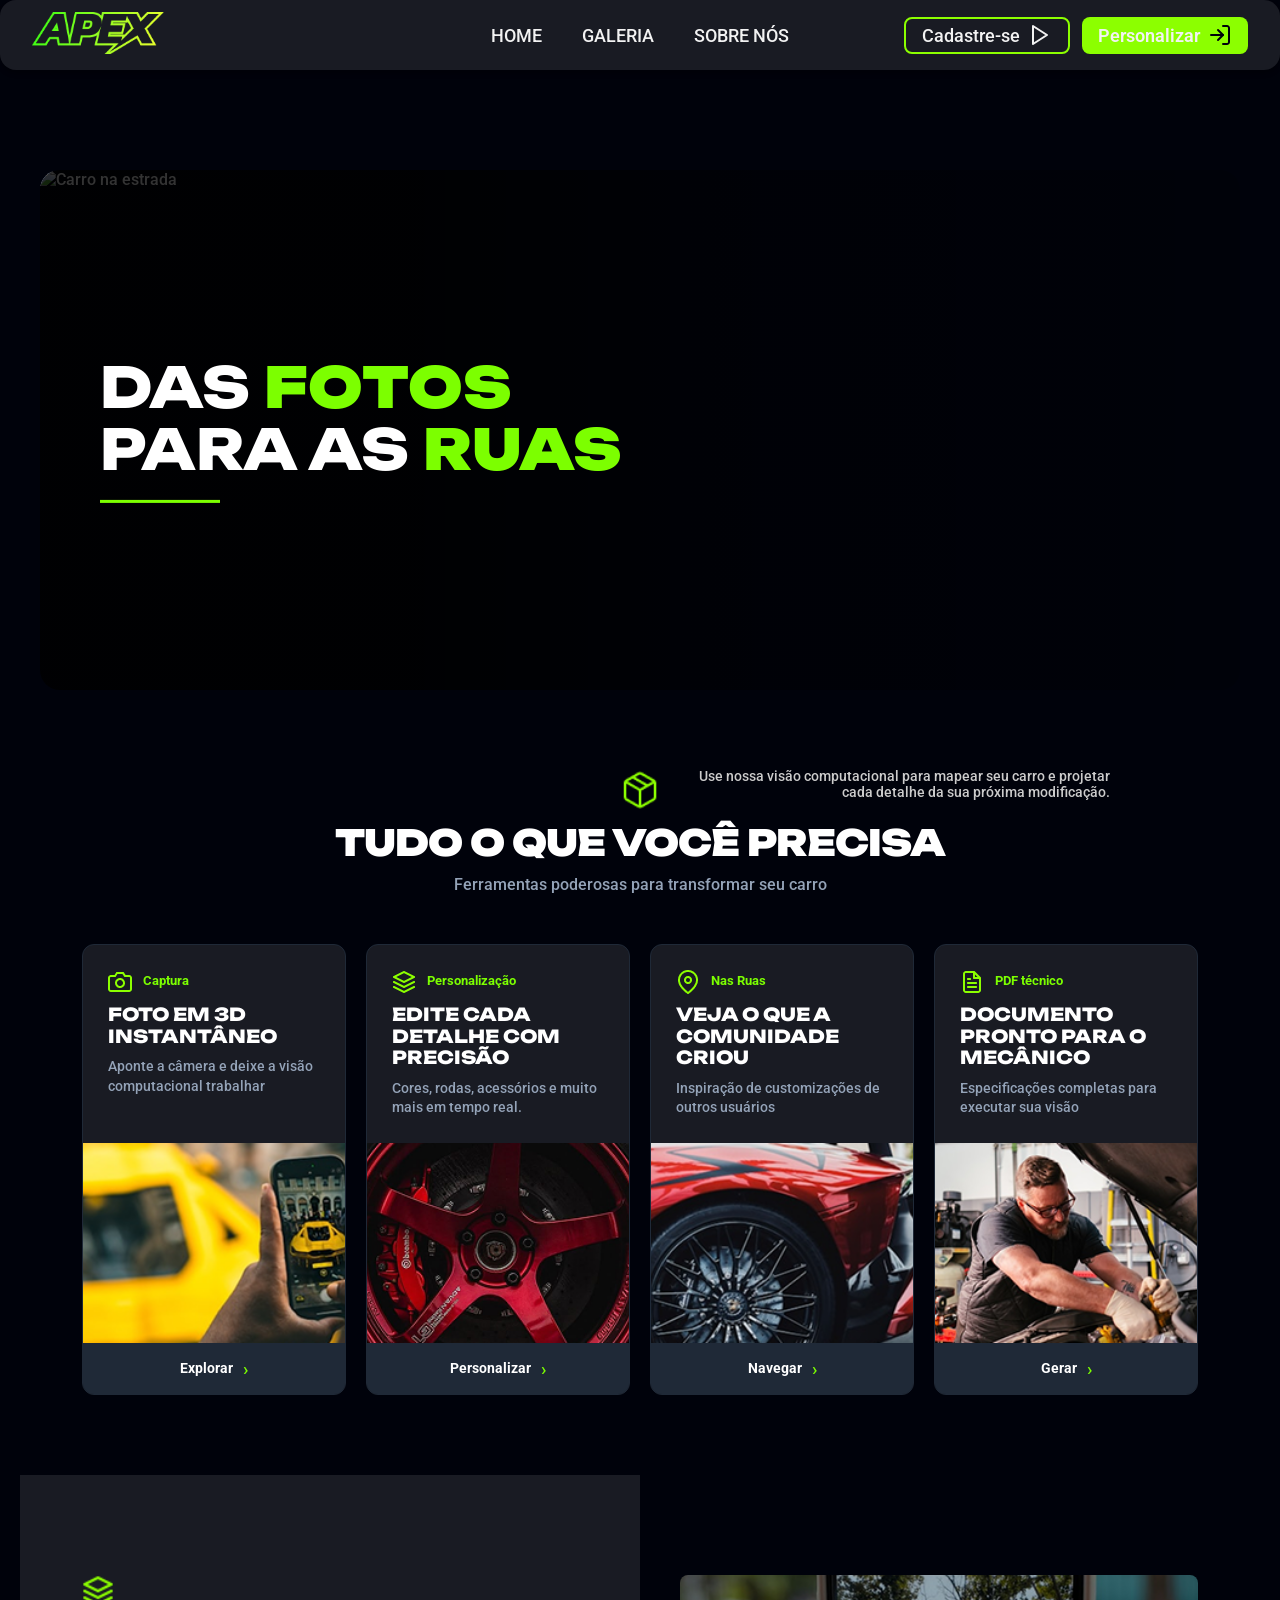
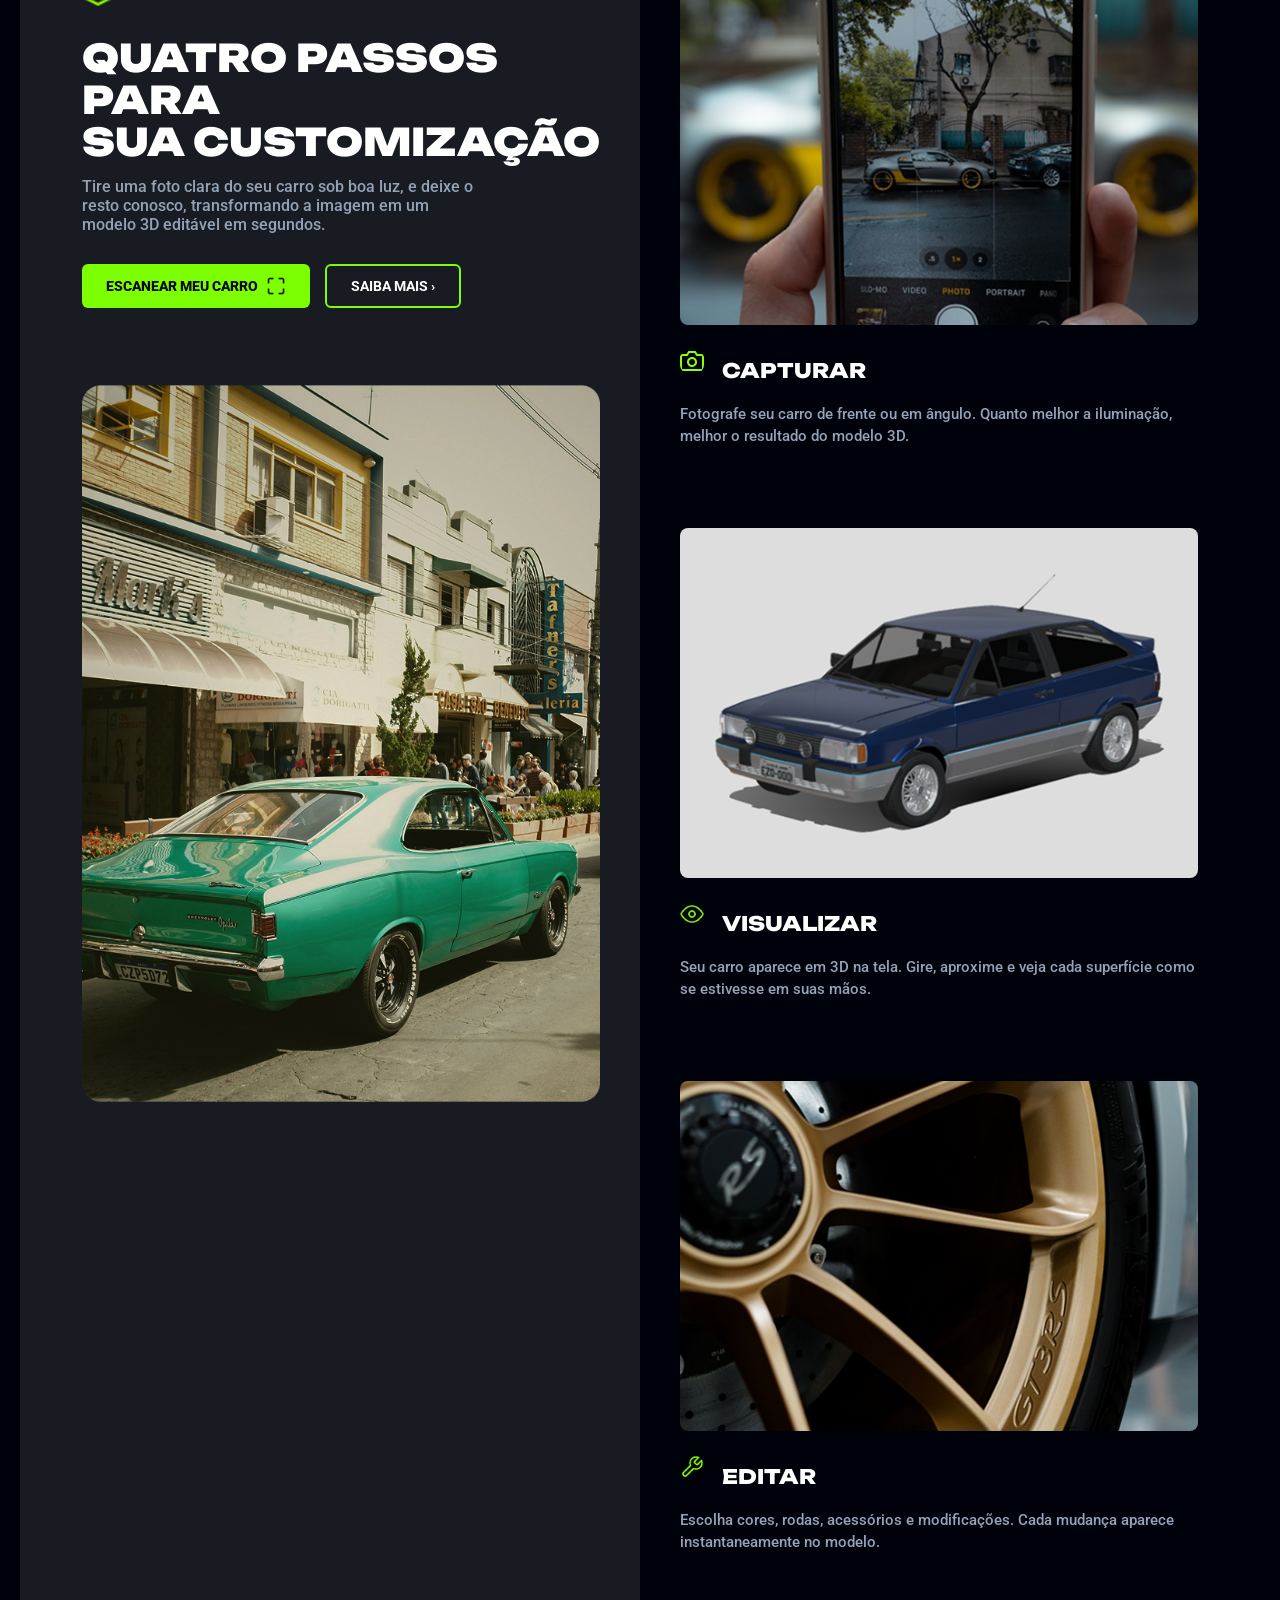
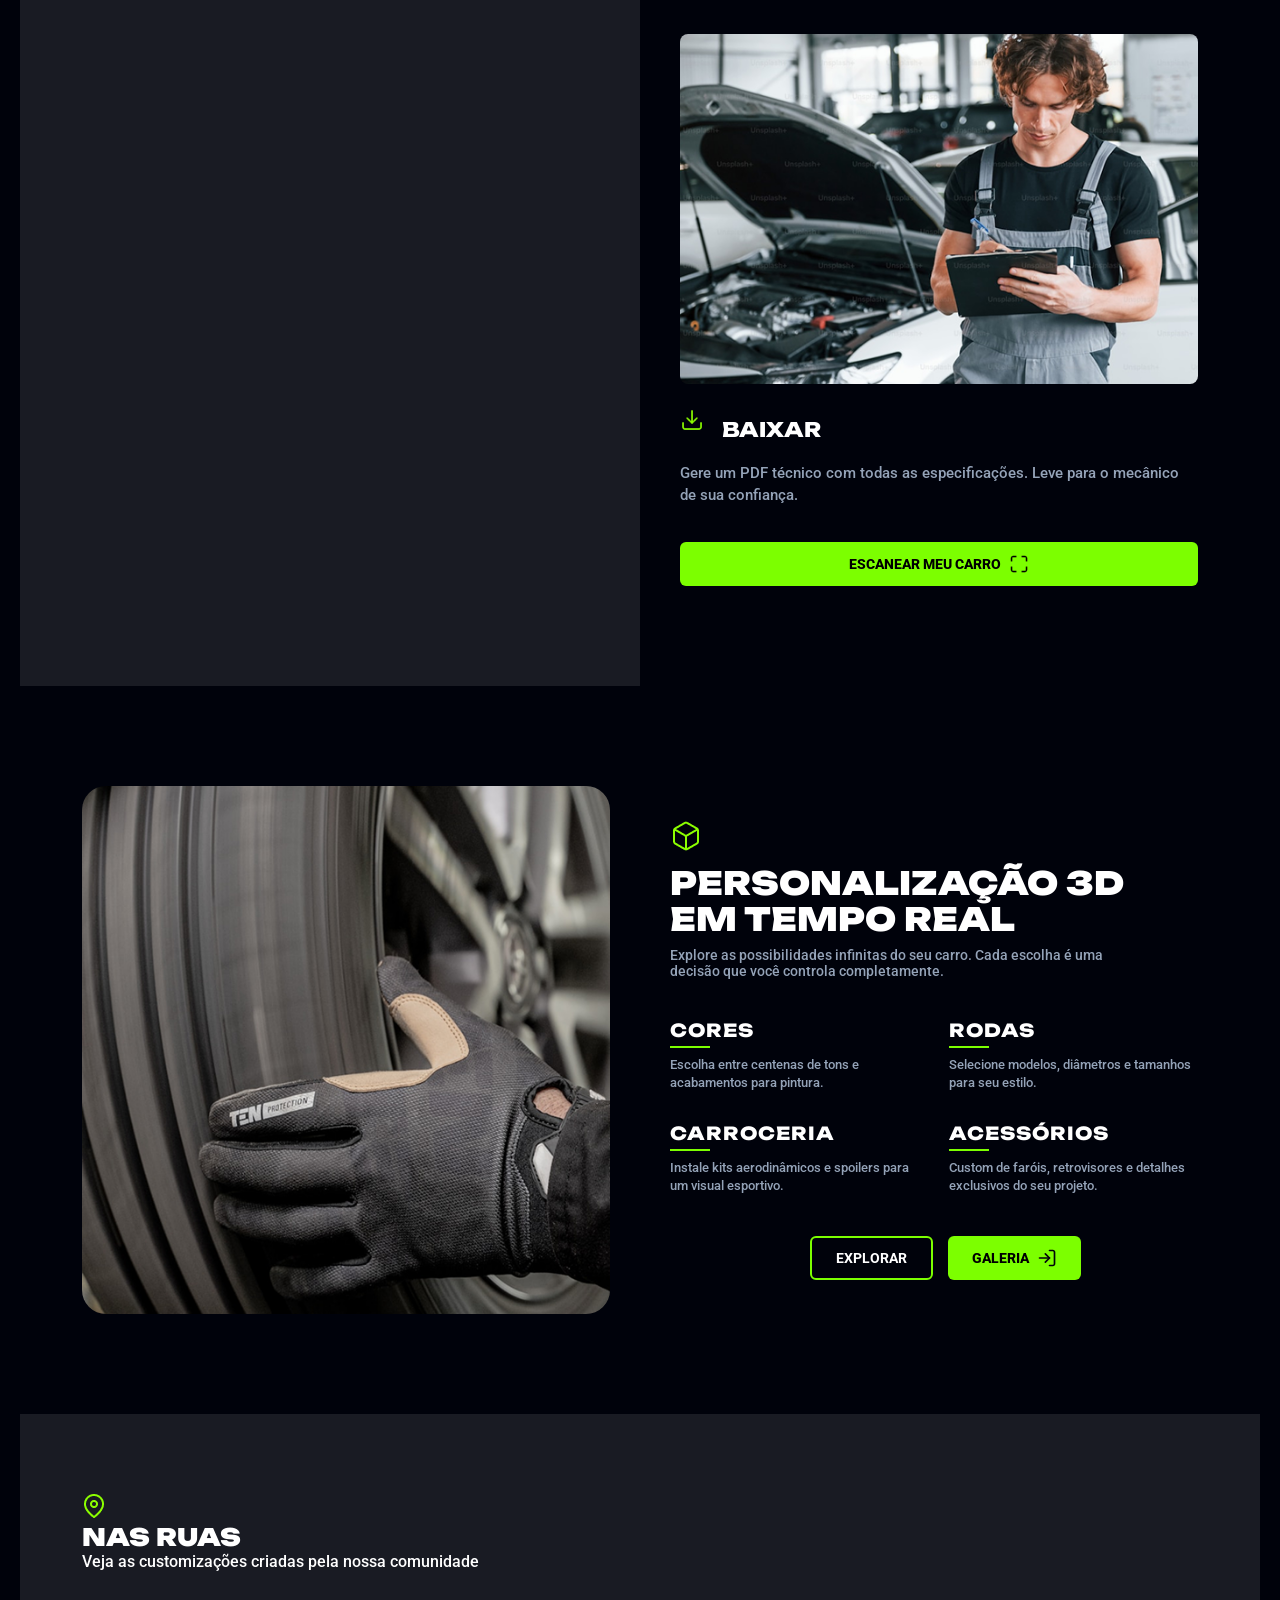
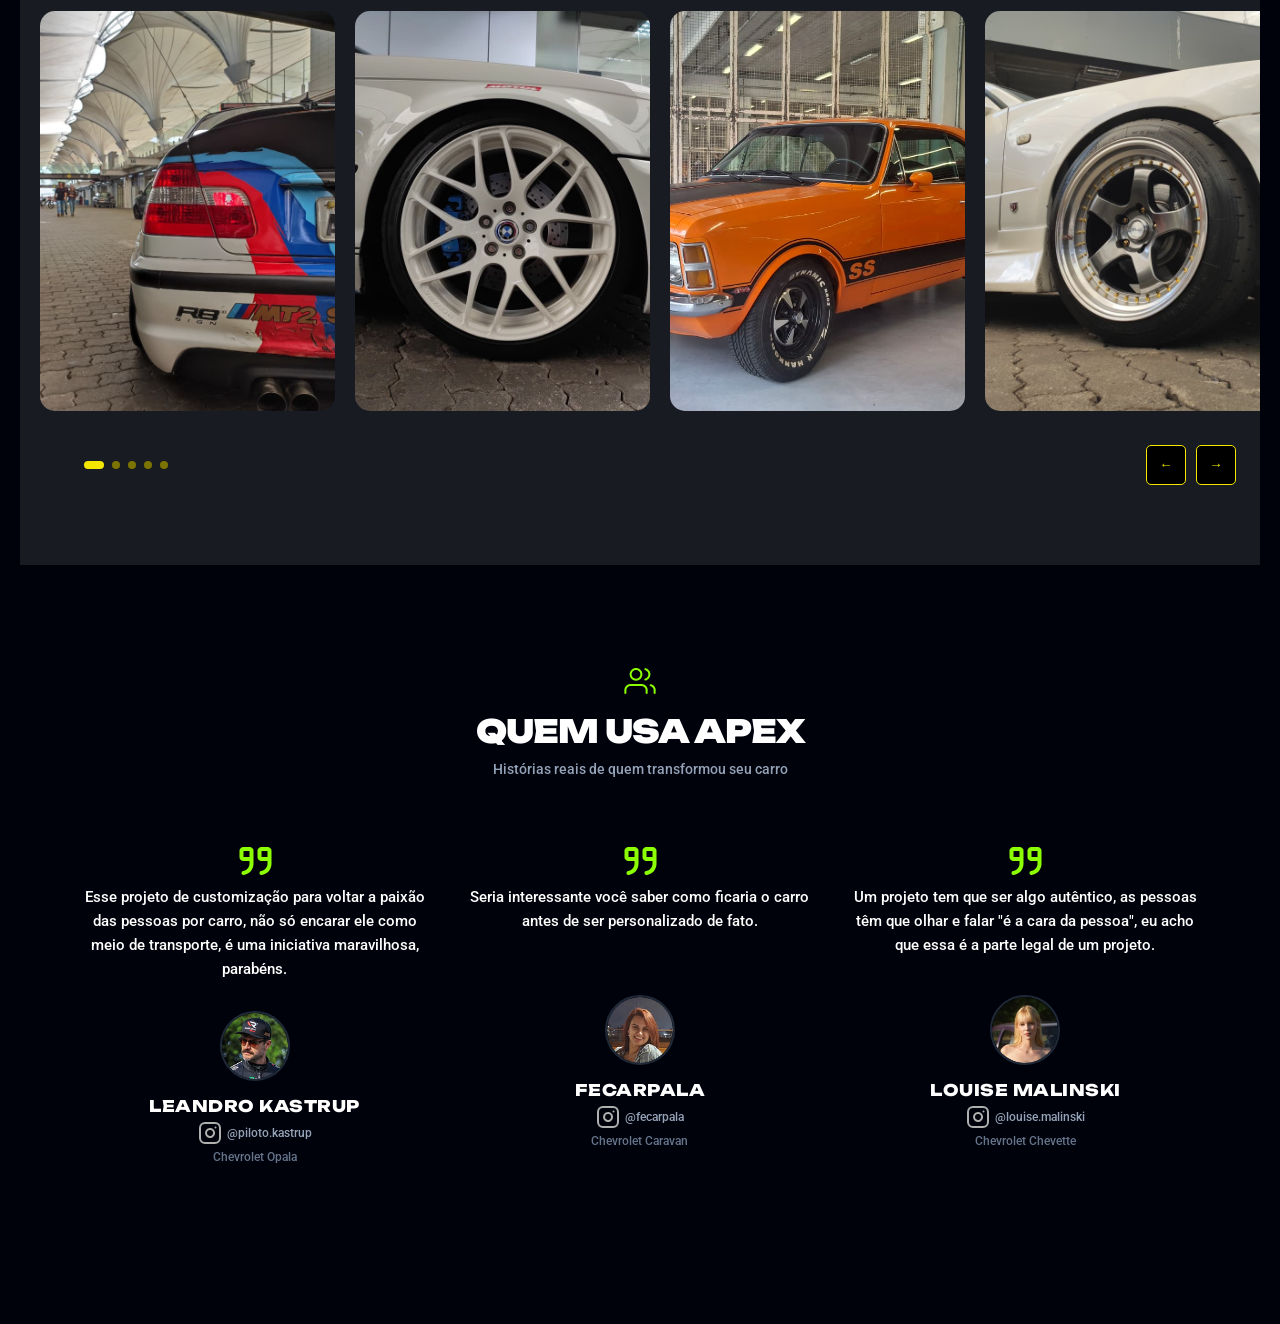
==== commit dde851ba: "Adicionando header" ====
--- a/index.html
+++ b/index.html
@@ -4,26 +4,22 @@
   <meta charset="UTF-8">
   <meta name="viewport" content="width=device-width, initial-scale=1.0">
   <title>Apex</title>
-  <link rel="stylesheet" href="css/pages/styles.css">
+  <link rel="stylesheet" href="css/pages/styles.css"> <link rel="stylesheet" href="/css/components/components.css">
   <link rel="stylesheet" href="https://fonts.googleapis.com/css2?family=Roboto:wght@500;600&display=swap" />
   <link rel="stylesheet" href="https://fonts.googleapis.com/css2?family=Unbounded:wght@900&display=swap" />
-  <link rel="stylesheet" href="../css/components/components.css">
 </head>
-<div vw class="enabled">
+<body>
+
+  <div vw class="enabled">
     <div vw-access-button class="active"></div>
     <div vw-plugin-wrapper>
-        <div class="vw-plugin-top-wrapper"></div>
-    </div>
-</div>
-
-<script src="https://vlibras.gov.br/app/vlibras-plugin.js"></script>
-<script>
-    
-    new window.VLibras.Widget('https://vlibras.gov.br/app');
-</script>
-
-
-<body>
+      <div class="vw-plugin-top-wrapper"></div>
+    </div>
+  </div>
+  <script src="https://vlibras.gov.br/app/vlibras-plugin.js"></script>
+  <script>new window.VLibras.Widget('https://vlibras.gov.br/app');</script>
+
+  <div id="header-placeholder"></div>
 
   <main class="hero">
     <section class="hero-container">
@@ -41,11 +37,12 @@
         <div class="line"></div>
       </article>
 
-      <p class="hero-description">
+      
+
+    </section>
+    <p class="hero-description">
         Use nossa visão computacional para mapear seu carro e projetar cada detalhe da sua próxima modificação.
       </p>
-
-    </section>
     <section class="features">
   <div class="features-header">
     <img src="assets/icons/tudo_o_que_voce_precisa.png"> <h2>TUDO O QUE VOCÊ PRECISA</h2>
@@ -103,7 +100,7 @@
       <p>Tire uma foto clara do seu carro sob boa luz, e deixe o resto conosco, transformando a imagem em um modelo 3D editável em segundos.</p>
       
       <div class="steps-actions">
-        <button class="btn-primary">Escanear meu carro <span>[ ]</span></button>
+        <button class="btn-primary">Escanear meu carro <img src="assets/icons/escanear.png"/></button>
         <button class="btn-outline">Saiba mais ›</button>
       </div>
 
@@ -144,7 +141,7 @@
       <div class="step-text">
         <h3><img src="assets/icons/baixar.png"/> BAIXAR</h3>
         <p>Gere um PDF técnico com todas as especificações. Leve para o mecânico de sua confiança.</p>
-        <button class="btn-primary full-width">Escanear meu carro <span>[ ]</span></button>
+        <button class="btn-primary full-width">Escanear meu carro <img src="assets/icons/escanear.png"/></button>
       </div>
     </div>
 
@@ -283,7 +280,12 @@
   </div>
 </section>
   </main>
+  <div id="footer-placeholder"></div>
   <script src="js/index.js"></script>
-  
+  <div id="imageModal" class="modal">
+  <span class="close-modal">&times;</span>
+  <img class="modal-content" id="imgFull">
+</div>
+
 </body>
 </html>
--- a/css/pages/styles.css
+++ b/css/pages/styles.css
@@ -22,11 +22,15 @@
 }
 
 /* HERO */
+/* Localize e atualize estas regras no seu styles.css */
+
+
+/* Garante que o conteúdo da landing page não fique "por baixo" demais do header */
 .hero {
-  display: flex;
-  flex-direction: column; /* 👈 ISSO resolve */
-  align-items: center;
-  padding: 60px 20px;
+    display: flex;
+    flex-direction: column;
+    align-items: center;
+    padding: 100px 20px 60px 20px; /* Aumentei o padding-top de 60px para 100px */
 }
 
 .hero-container {
@@ -93,8 +97,8 @@
 /* DESCRIÇÃO */
 .hero-description {
   position: absolute;
-  bottom: 20px;
-  right: 30px;
+  bottom: 100px;
+  right: 170px;
   max-width: 420px;
   font-size: 14px;
   color: #ccc;
@@ -836,4 +840,73 @@
   .quote-text {
     min-height: auto;
   }
+}
+
+/* AJUSTE PARA ÍCONES DENTRO DE BOTÕES */
+.btn-primary img, 
+.btn-outline img {
+    width: 20px !important;  /* Força um tamanho menor */
+    height: 20px !important;
+    margin: 0;               /* Remove margens extras */
+    object-fit: contain;
+    display: inline-block;
+    vertical-align: middle;
+}
+
+/* Garante o alinhamento do texto com o ícone no botão */
+.btn-primary {
+    display: inline-flex;
+    align-items: center;
+    justify-content: center;
+    gap: 8px; /* Espaço entre o texto e o ícone */
+}
+
+/* Efeito Hover nas imagens do carrossel */
+.carousel-item img {
+  transition: transform 0.3s ease, filter 0.3s ease;
+  cursor: pointer;
+}
+
+.carousel-item:hover img {
+  transform: scale(0.95); /* Diminui levemente */
+  filter: brightness(0.5); /* Escurece */
+}
+
+/* Estilo do Modal (Fundo escuro) */
+.modal {
+  display: none; /* Escondido por padrão */
+  position: fixed;
+  z-index: 1000;
+  left: 0;
+  top: 0;
+  width: 100%;
+  height: 100%;
+  background-color: rgba(0, 0, 0, 0.9); /* Fundo bem escuro */
+  justify-content: center;
+  align-items: center;
+}
+
+/* Imagem dentro do Modal */
+.modal-content {
+  max-width: 80%;
+  max-height: 80%;
+  border-radius: 10px;
+  box-shadow: 0 0 20px rgba(124, 255, 0, 0.2); /* Brilho verde sutil */
+  animation: zoomIn 0.3s ease;
+}
+
+/* Botão de fechar */
+.close-modal {
+  position: absolute;
+  top: 30px;
+  right: 50px;
+  color: white;
+  font-size: 40px;
+  font-weight: bold;
+  cursor: pointer;
+}
+
+@keyframes zoomIn {
+  from { transform: scale(0.7); opacity: 0; }
+  to { transform: scale(1); opacity: 1; }
 }
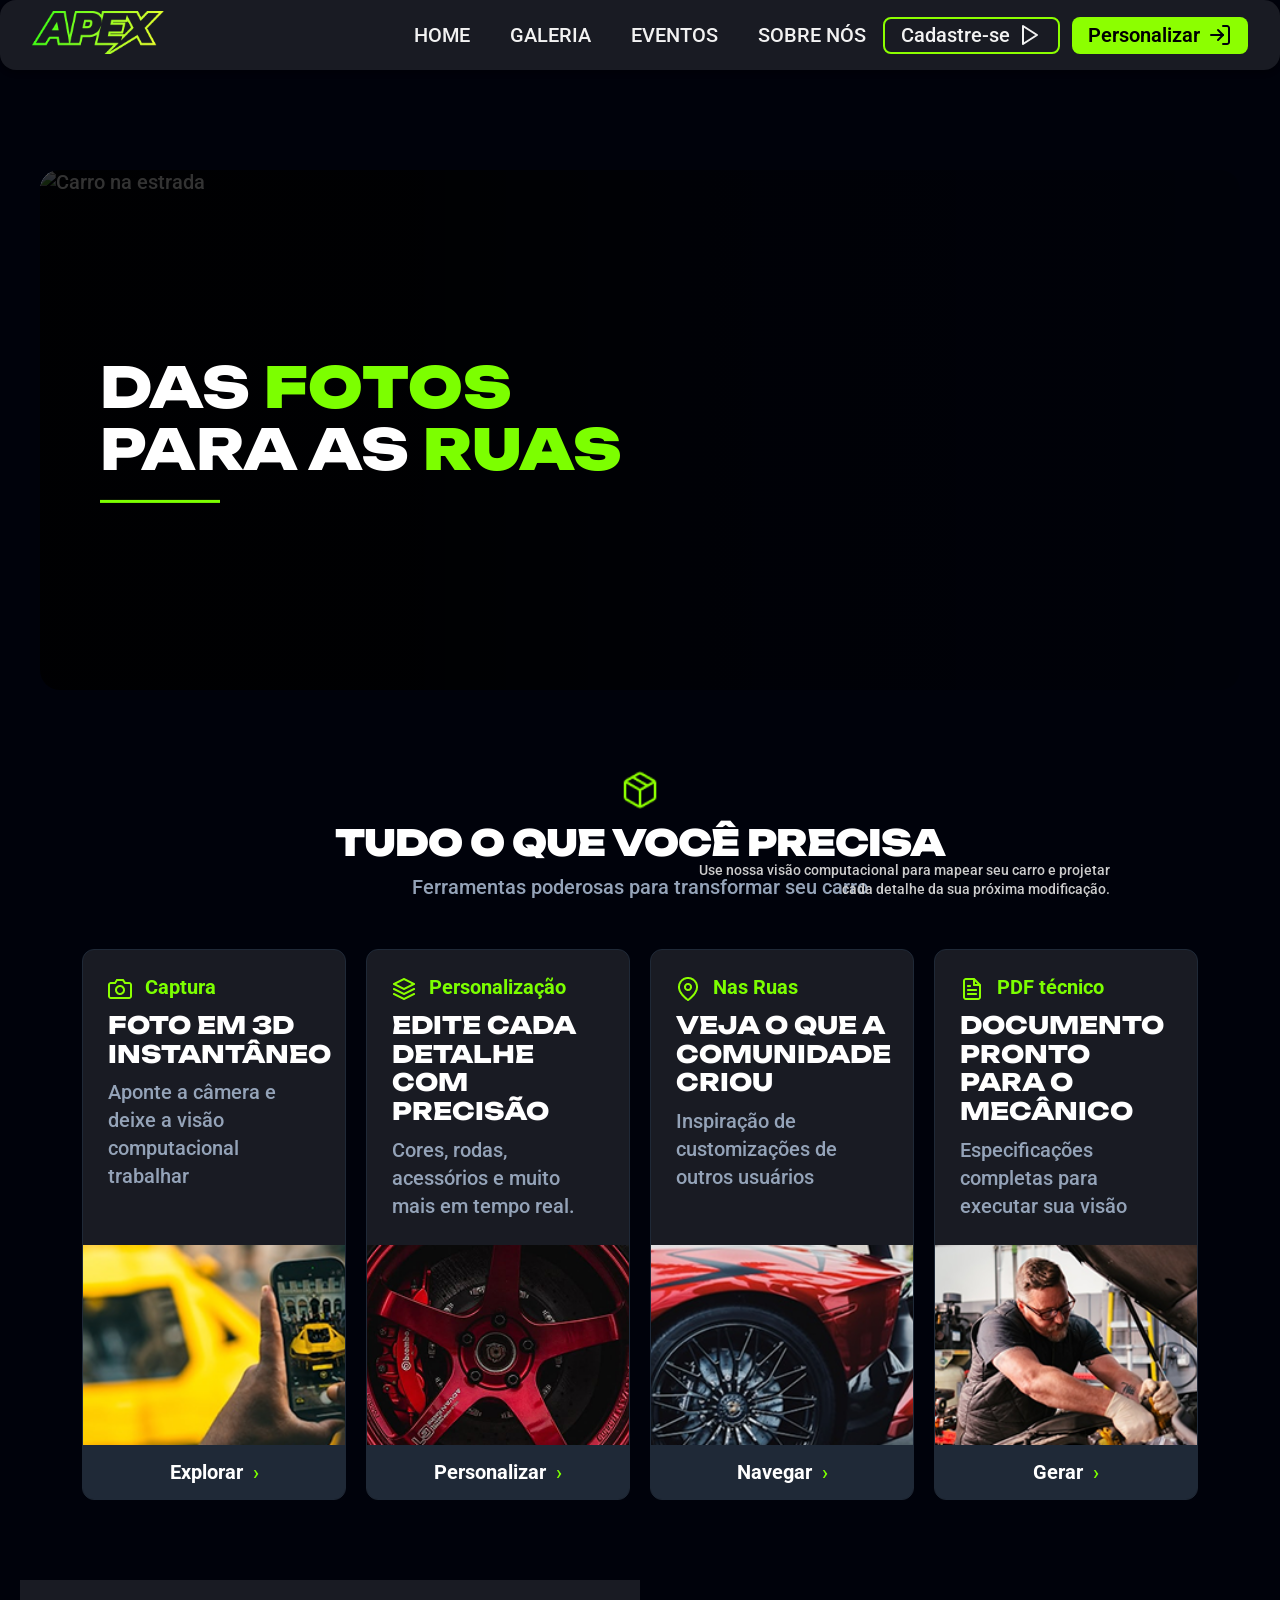
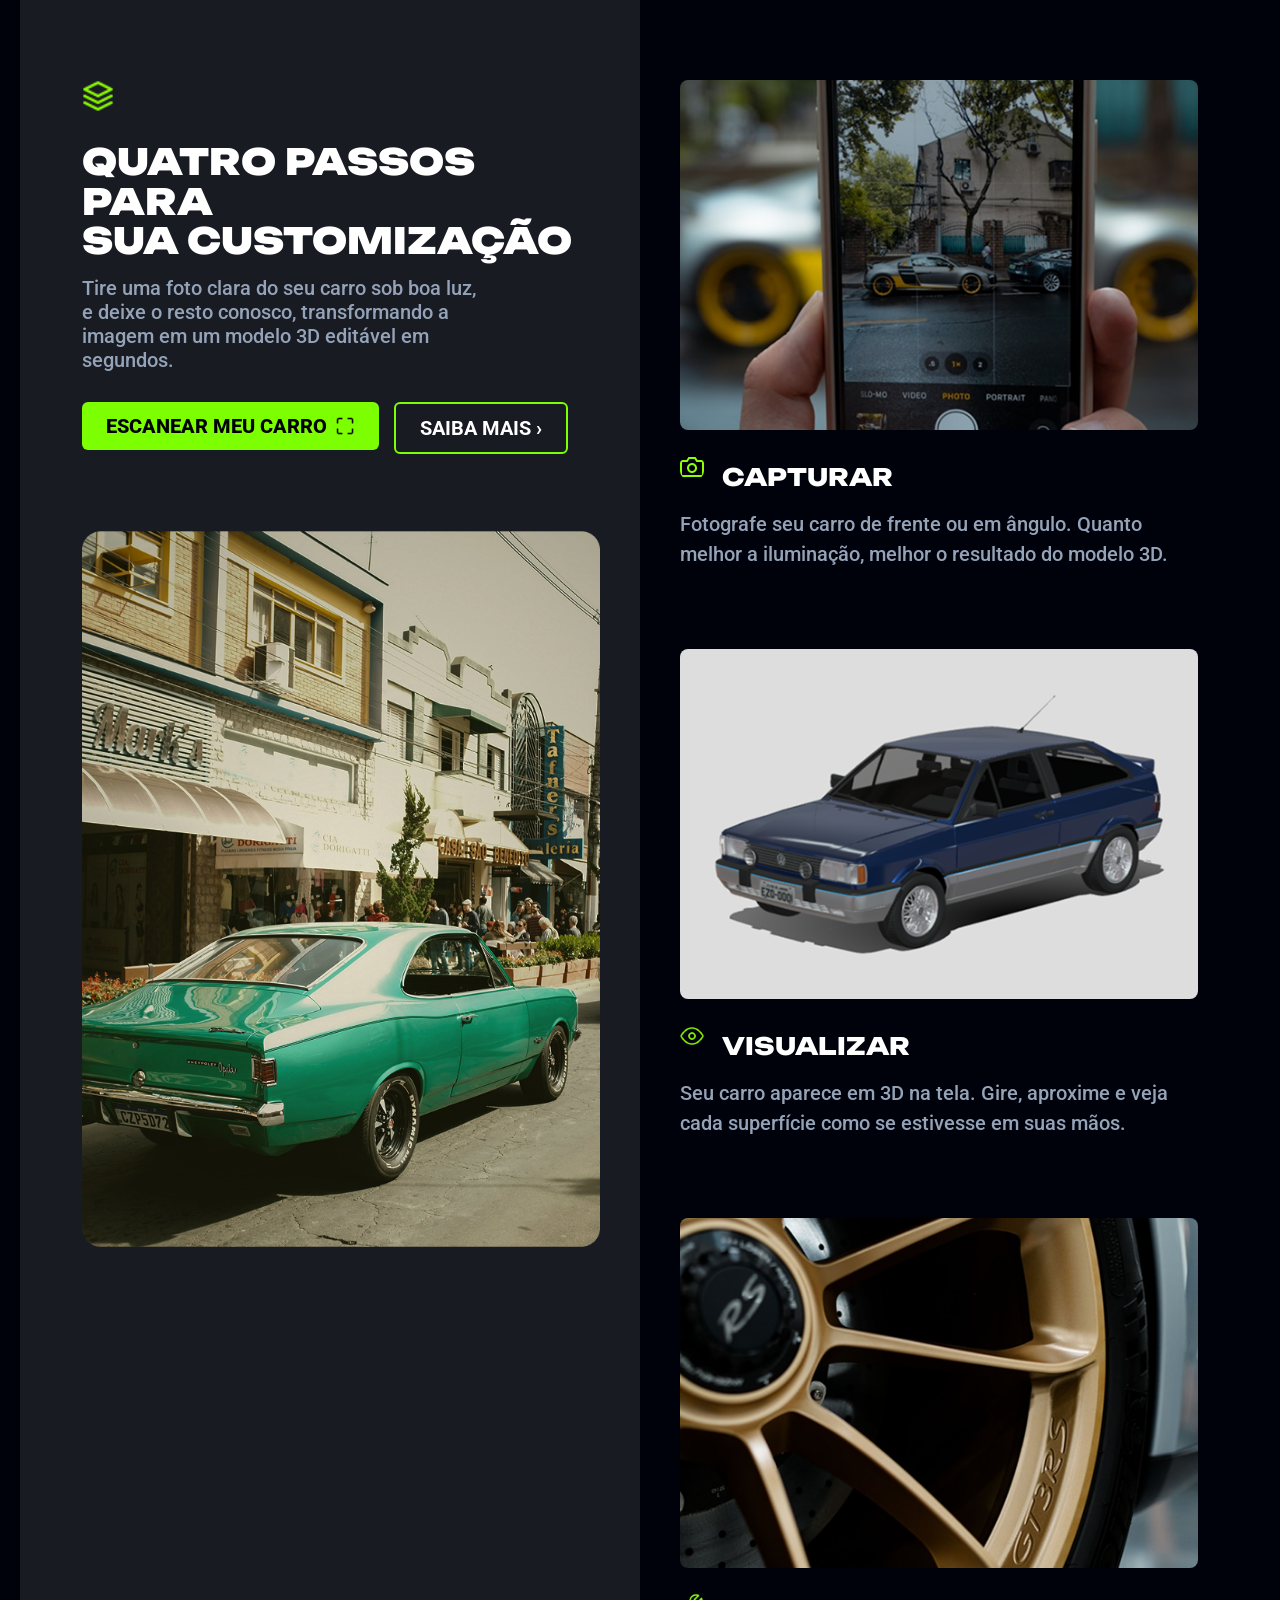
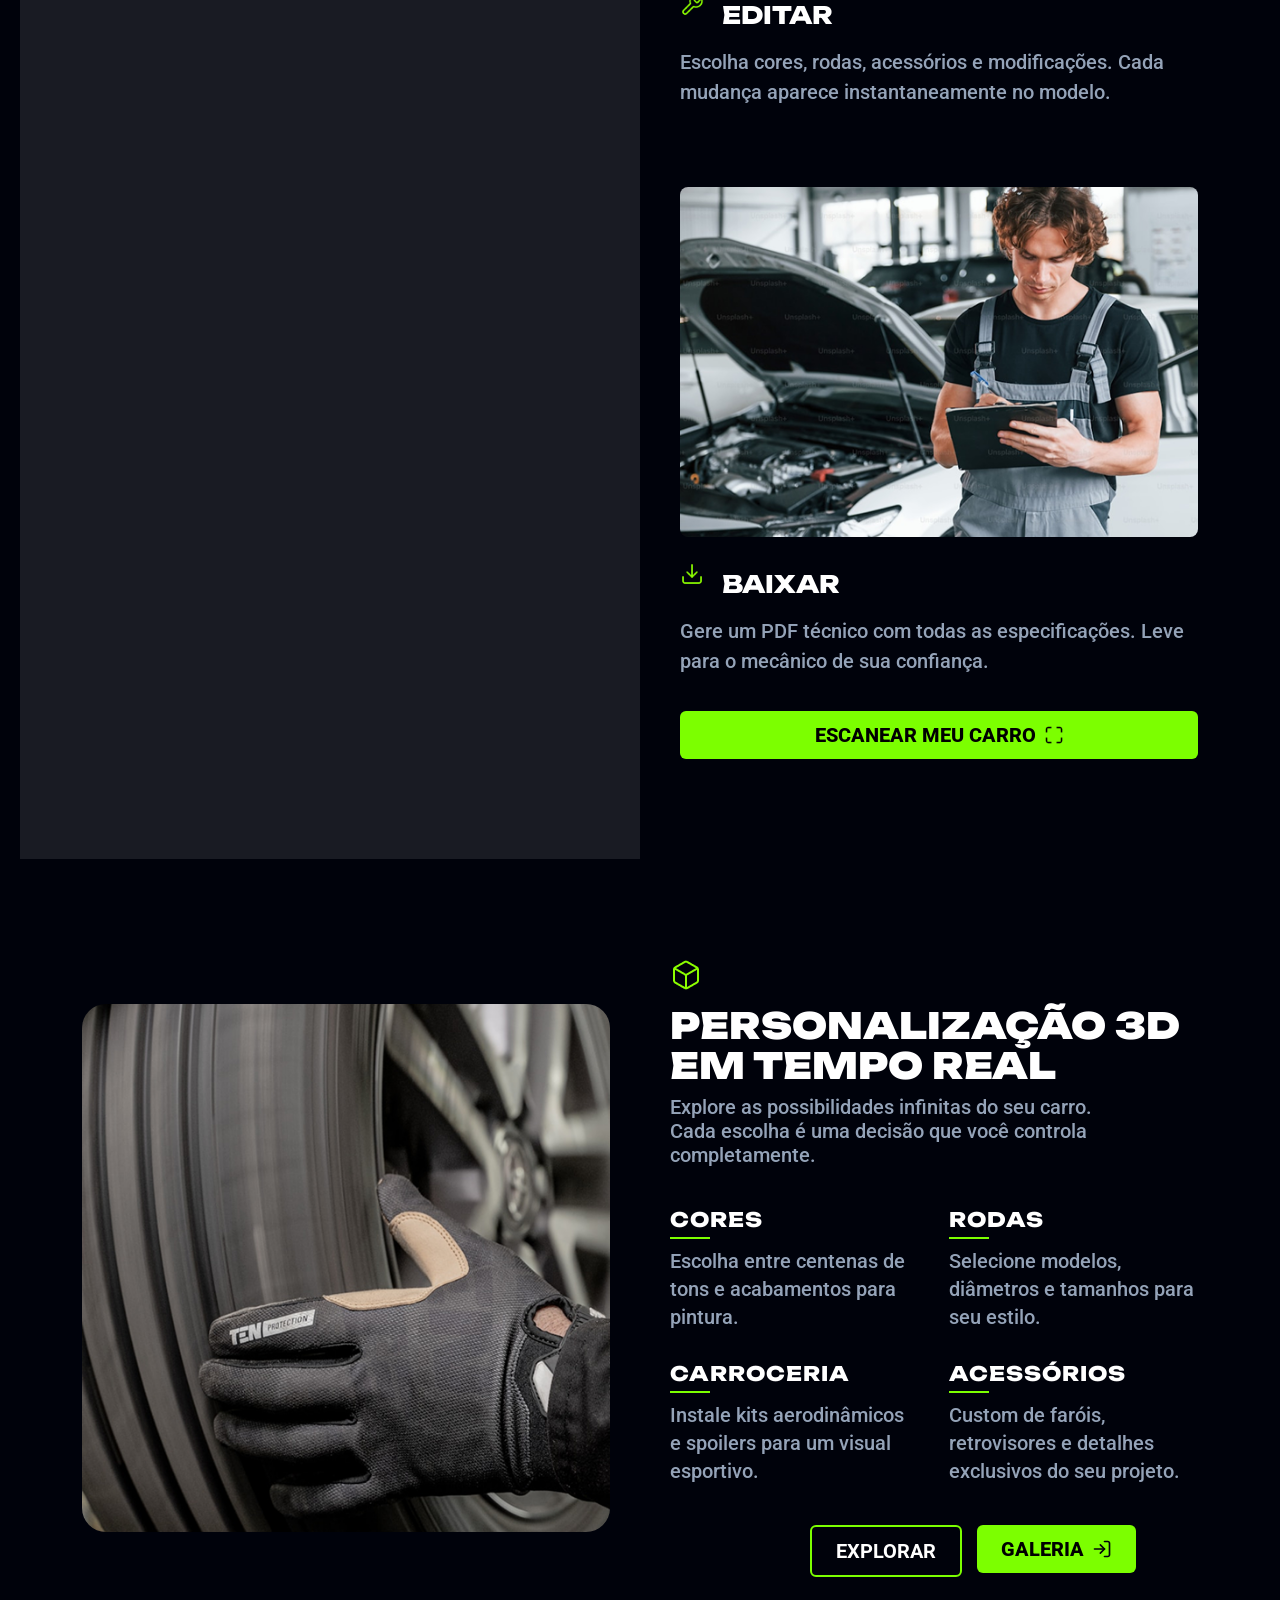
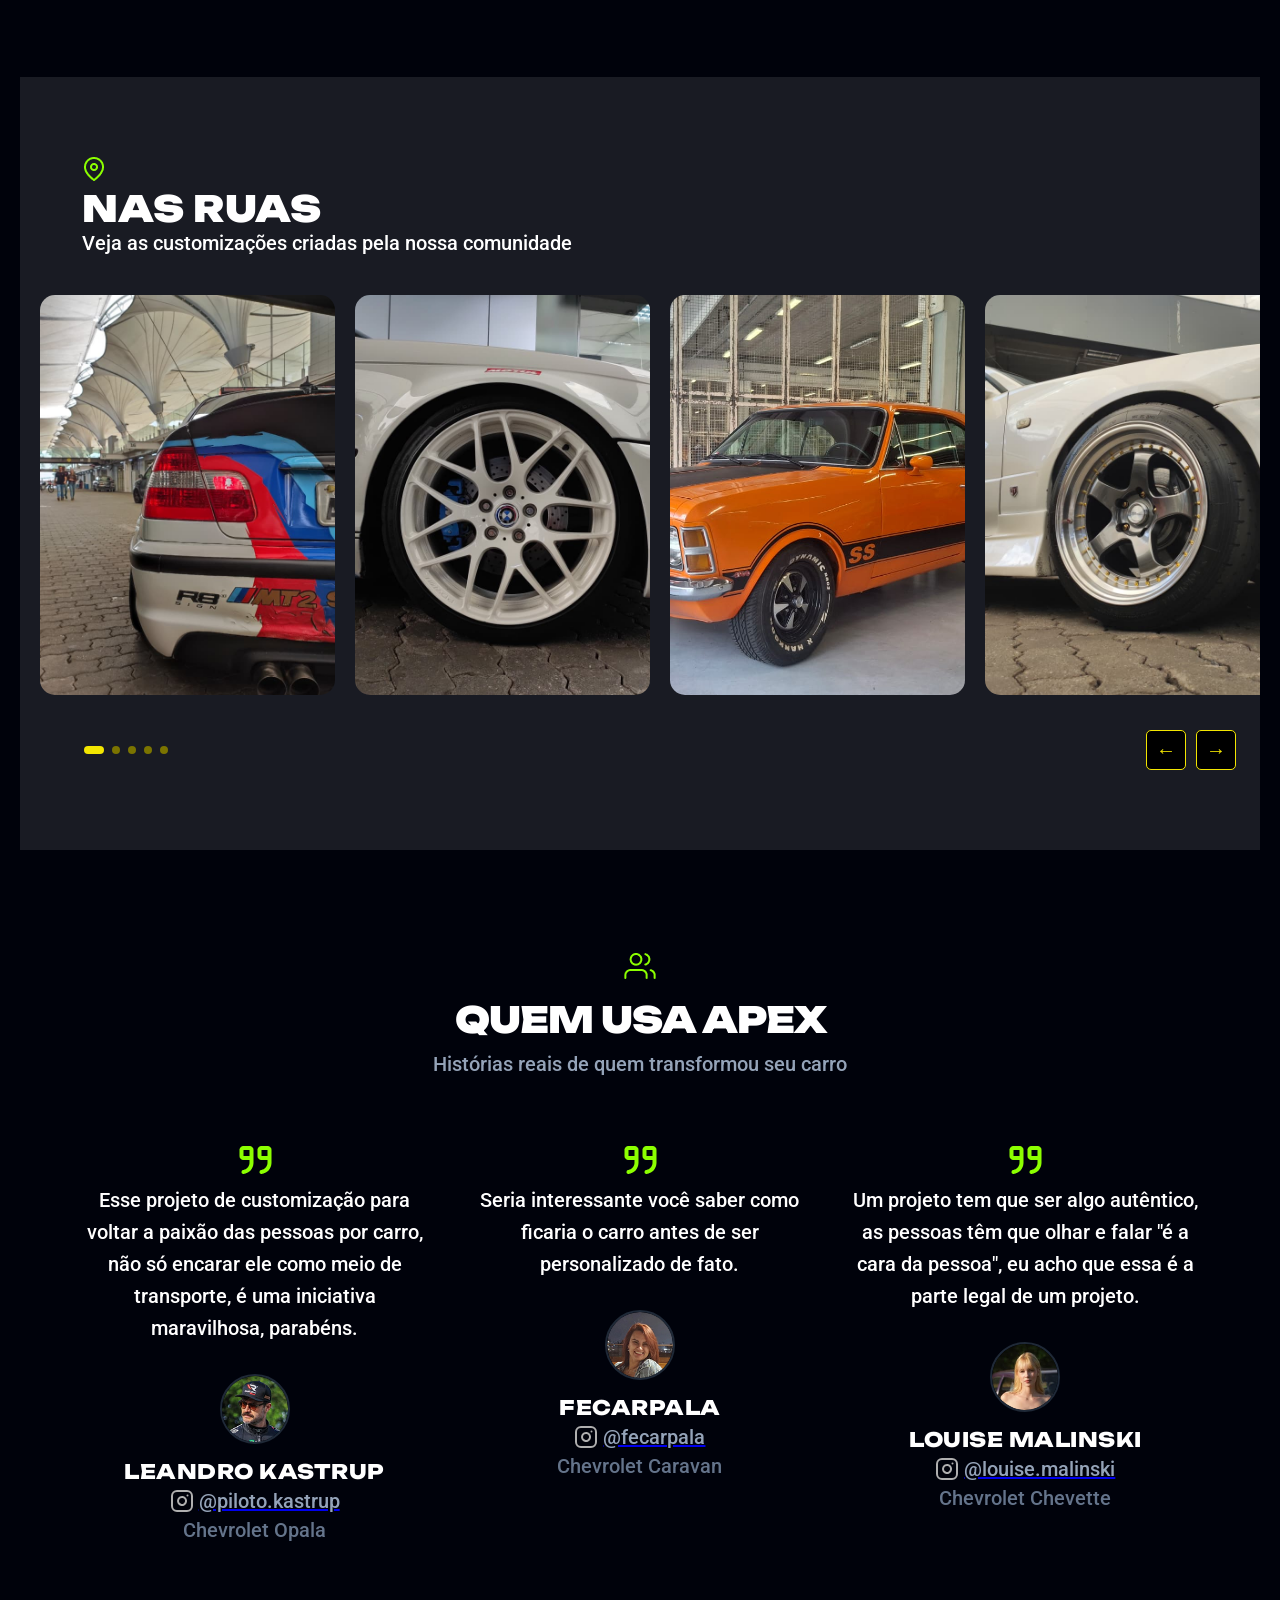
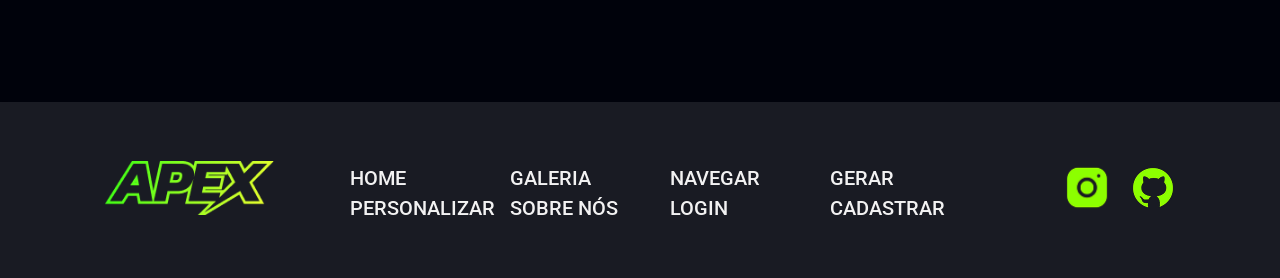
==== commit c9d008b6: "Linkamento de todos os botões da Landing Page" ====
--- a/index.html
+++ b/index.html
@@ -57,7 +57,7 @@
         <p>Aponte a câmera e deixe a visão computacional trabalhar</p>
       </div>
       <img src="assets/imagens/Gerar.png" alt="Captura 3D">
-      <a href="#" class="card-footer">Explorar <span>›</span></a>
+      <a href="pages/upload.html" class="card-footer">Explorar <span>›</span></a>
     </div>
 
     <div class="feature-card">
@@ -67,7 +67,7 @@
         <p>Cores, rodas, acessórios e muito mais em tempo real.</p>
       </div>
       <img src="assets/imagens/Captura.png" alt="Personalização">
-      <a href="#" class="card-footer">Personalizar <span>›</span></a>
+      <a href="pages/personalizar.html" class="card-footer">Personalizar <span>›</span></a>
     </div>
 
     <div class="feature-card">
@@ -77,7 +77,7 @@
         <p>Inspiração de customizações de outros usuários</p>
       </div>
       <img src="assets/imagens/Personalizar.png" alt="Comunidade">
-      <a href="#" class="card-footer">Navegar <span>›</span></a>
+      <a href="pages/dentro-das-ruas.html" class="card-footer">Navegar <span>›</span></a>
     </div>
 
     <div class="feature-card">
@@ -87,7 +87,7 @@
         <p>Especificações completas para executar sua visão</p>
       </div>
       <img src="assets/imagens/Navegar.png" alt="PDF Técnico">
-      <a href="#" class="card-footer">Gerar <span>›</span></a>
+      <a href="pages/pages.html" class="card-footer">Gerar <span>›</span></a>
     </div>
   </div>
 </section>
@@ -100,8 +100,8 @@
       <p>Tire uma foto clara do seu carro sob boa luz, e deixe o resto conosco, transformando a imagem em um modelo 3D editável em segundos.</p>
       
       <div class="steps-actions">
-        <button class="btn-primary">Escanear meu carro <img src="assets/icons/escanear.png"/></button>
-        <button class="btn-outline">Saiba mais ›</button>
+        <a href="pages/upload.html"><button class="btn-primary">Escanear meu carro <img src="assets/icons/escanear.png"/></button></a>
+        <a href="pages/cadastro.html"><button class="btn-outline">Saiba mais ›</button></a>
       </div>
 
       <div class="main-image-container">
@@ -141,7 +141,7 @@
       <div class="step-text">
         <h3><img src="assets/icons/baixar.png"/> BAIXAR</h3>
         <p>Gere um PDF técnico com todas as especificações. Leve para o mecânico de sua confiança.</p>
-        <button class="btn-primary full-width">Escanear meu carro <img src="assets/icons/escanear.png"/></button>
+        <a href="pages/upload.html"><button class="btn-primary full-width">Escanear meu carro <img src="assets/icons/escanear.png"/></button></a>
       </div>
     </div>
 
@@ -180,8 +180,8 @@
       </div>
 
       <div class="custom-actions">
-        <button class="btn-outline">Explorar</button>
-        <button class="btn-primary">Galeria <img src="assets/icons/log-in.svg"/></button>
+        <a href="pages/personalizar.html"><button class="btn-outline">Explorar</button></a>
+        <a href="pages/dentro-das-ruas.html"><button class="btn-primary">Galeria <img src="assets/icons/log-in.svg"/></button></a>
       </div>
     </div>
 
@@ -247,7 +247,7 @@
       <div class="user-info">
         <img src="assets/imagens/Leandro.png" alt="Leandro Kastrup" class="profile-img">
         <h4>LEANDRO KASTRUP</h4>
-        <span class="username"><img src="assets/icons/instagram.svg">@piloto.kastrup</span>
+        <a href="https://www.instagram.com/piloto.kastrup/"><span class="username"><img src="assets/icons/instagram.svg">@piloto.kastrup</span></a>
         <span class="car-model">Chevrolet Opala</span>
       </div>
     </div>
@@ -260,7 +260,7 @@
       <div class="user-info">
         <img src="assets/imagens/Fercapala.png" alt="Fecarpala" class="profile-img">
         <h4>FECARPALA</h4>
-        <span class="username"><img src="assets/icons/instagram.svg">@fecarpala</span>
+        <a href="https://www.instagram.com/fecarpala/"><span class="username"><img src="assets/icons/instagram.svg">@fecarpala</span></a>
         <span class="car-model">Chevrolet Caravan</span>
       </div>
     </div>
@@ -273,7 +273,7 @@
       <div class="user-info">
         <img src="assets/imagens/Louise.png" alt="Louise Malinski" class="profile-img">
         <h4>LOUISE MALINSKI</h4>
-        <span class="username"><img src="assets/icons/instagram.svg">@louise.malinski</span>
+        <a href="https://www.instagram.com/louise.malinski/"><span class="username"><img src="assets/icons/instagram.svg">@louise.malinski</span></a>
         <span class="car-model">Chevrolet Chevette</span>
       </div>
     </div>
--- a/css/pages/styles.css
+++ b/css/pages/styles.css
@@ -3,17 +3,30 @@
   margin: 0;
   padding: 0;
   box-sizing: border-box;
-  /* Todas as letras do site serão Roboto por padrão */
+  /* Define Roboto como padrão e fixa o tamanho em 20px */
   font-family: 'Roboto', sans-serif;
-  font-weight: 500; 
-}
-
-/* 2. CONFIGURAÇÃO DE TÍTULOS (UNBOUNDED) */
+  font-weight: 500;
+  font-size: 20px; 
+}
+
+/* Garante que parágrafos, links e spans que não forem Unbounded sigam os 20px */
+p, span, a, li, button {
+  font-family: 'Roboto', sans-serif;
+  font-size: 20px !important; 
+}
+
+/* 2. CONFIGURAÇÃO DE TÍTULOS (UNBOUNDED) - Mantemos tamanhos maiores para hierarquia */
 h1, h2, h3, h4, h5, h6 {
   font-family: 'Unbounded', sans-serif;
-  font-weight: 900; /* Peso carregado no seu link do Google Fonts */
-  text-transform: uppercase; /* Opcional: mantém o padrão visual da Apex */
-}
+  font-weight: 900;
+  text-transform: uppercase;
+}
+
+/* Seletor específico para manter os títulos em tamanhos grandes */
+h1 { font-size: 56px !important; }
+h2 { font-size: 36px !important; }
+h3 { font-size: 24px !important; }
+h4 { font-size: 20px !important; }
 
 body {
   background-color: #00020B;
@@ -76,10 +89,14 @@
 }
 
 /* Garante que o destaque do título principal use a Unbounded */
+/* Localize a regra do Hero Content e adicione este seletor específico */
 .hero-content h1 span {
-  font-family: 'Unbounded', sans-serif;
-  font-weight: 900;
-  color: #7CFF00; /* Mantém o verde neon */
+    font-family: 'Unbounded', sans-serif;
+    font-weight: 900;
+    color: #7CFF00;
+    /* Faz o span herdar o tamanho do H1 (56px) em vez de usar os 20px globais */
+    font-size: inherit !important; 
+    line-height: 1.1;
 }
 
 .hero-content span {
@@ -95,15 +112,19 @@
 }
 
 /* DESCRIÇÃO */
+/* Restaura o tamanho original apenas para a descrição do hero */
 .hero-description {
-  position: absolute;
-  bottom: 100px;
-  right: 170px;
-  max-width: 420px;
-  font-size: 14px;
-  color: #ccc;
-  text-align: right;
-}
+    font-size: 14px !important;
+    color: #ccc;
+    line-height: 1.4;
+    max-width: 420px;
+    /* Mantendo o alinhamento original */
+    position: absolute;
+    bottom: 0px;
+    right: 170px;
+    text-align: right;
+}
+
 /* CONTAINER PRINCIPAL */
 .features {
   padding: 80px 5%;
--- a/css/components/components.css
+++ b/css/components/components.css
@@ -104,6 +104,7 @@
 .comear2 {
   font-weight: 600;
   flex-shrink: 0;
+  color: black;
 }
 
 .log-in-icon {
